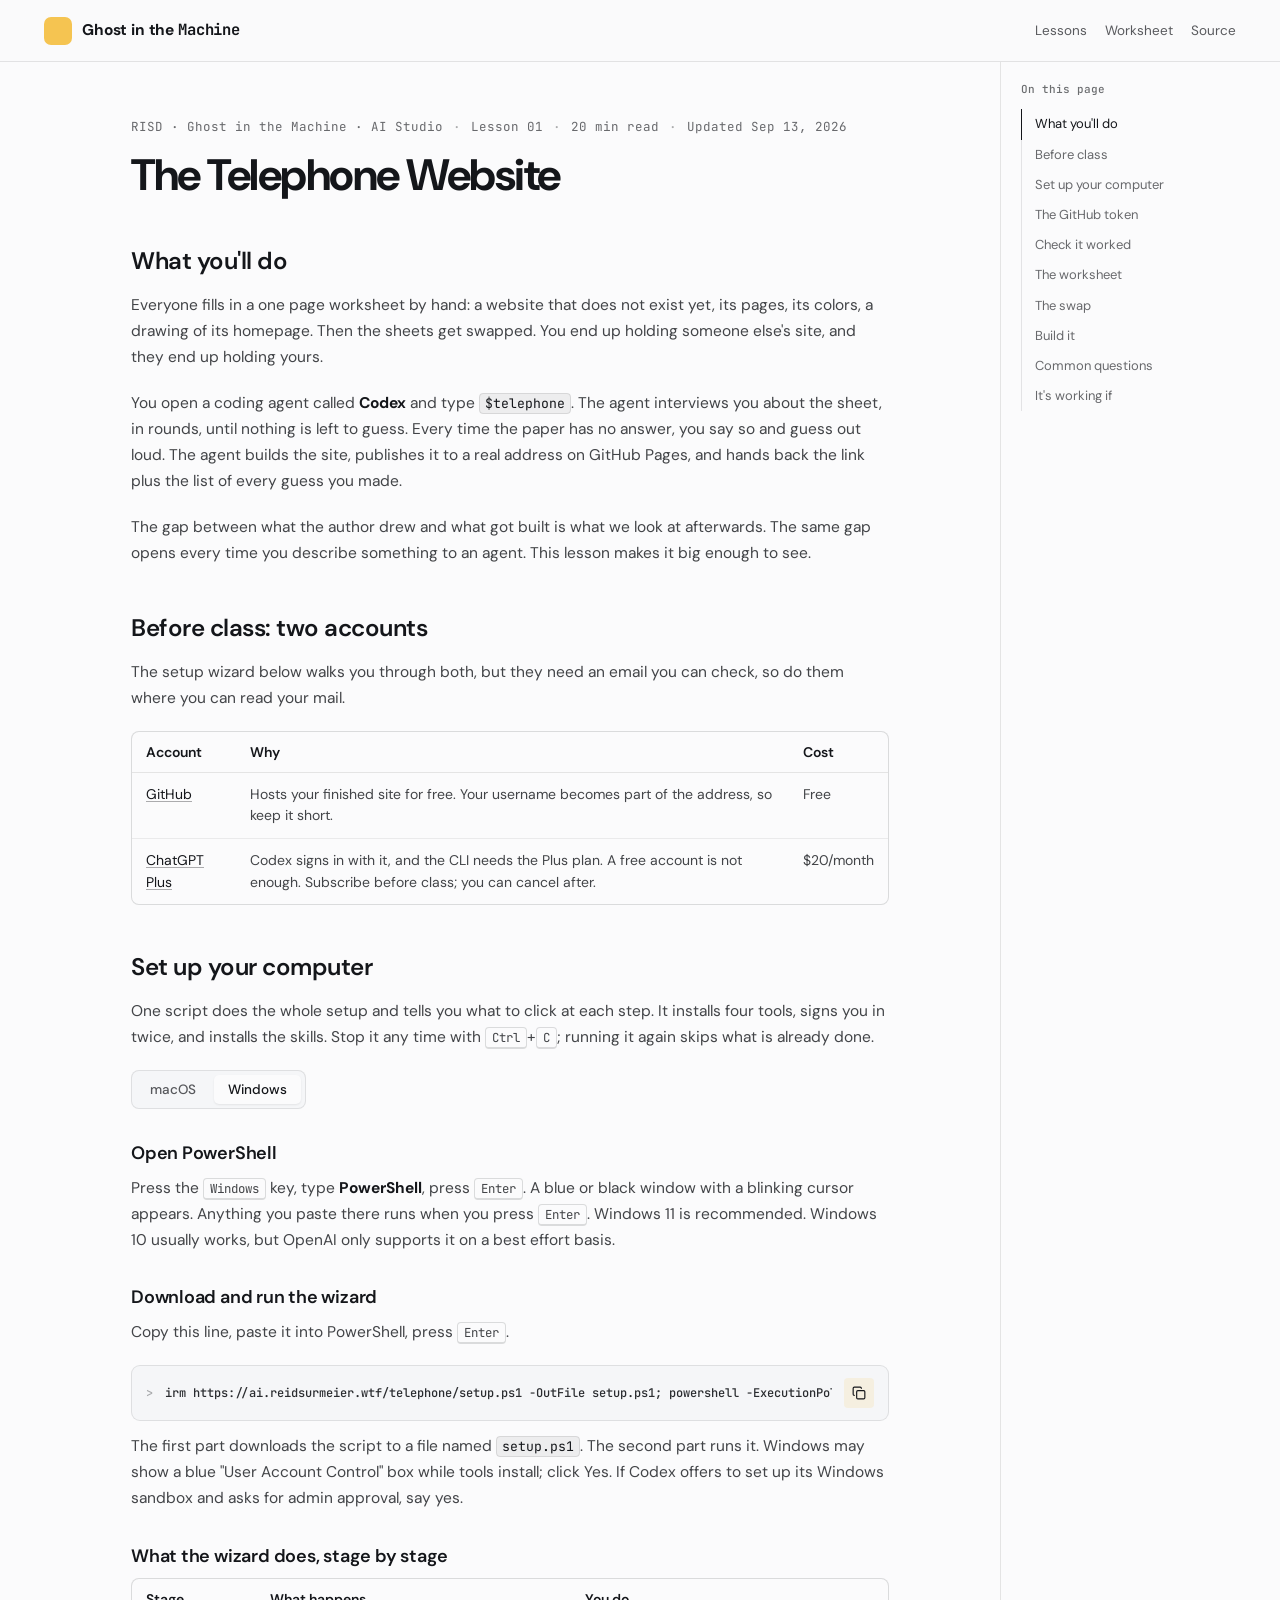
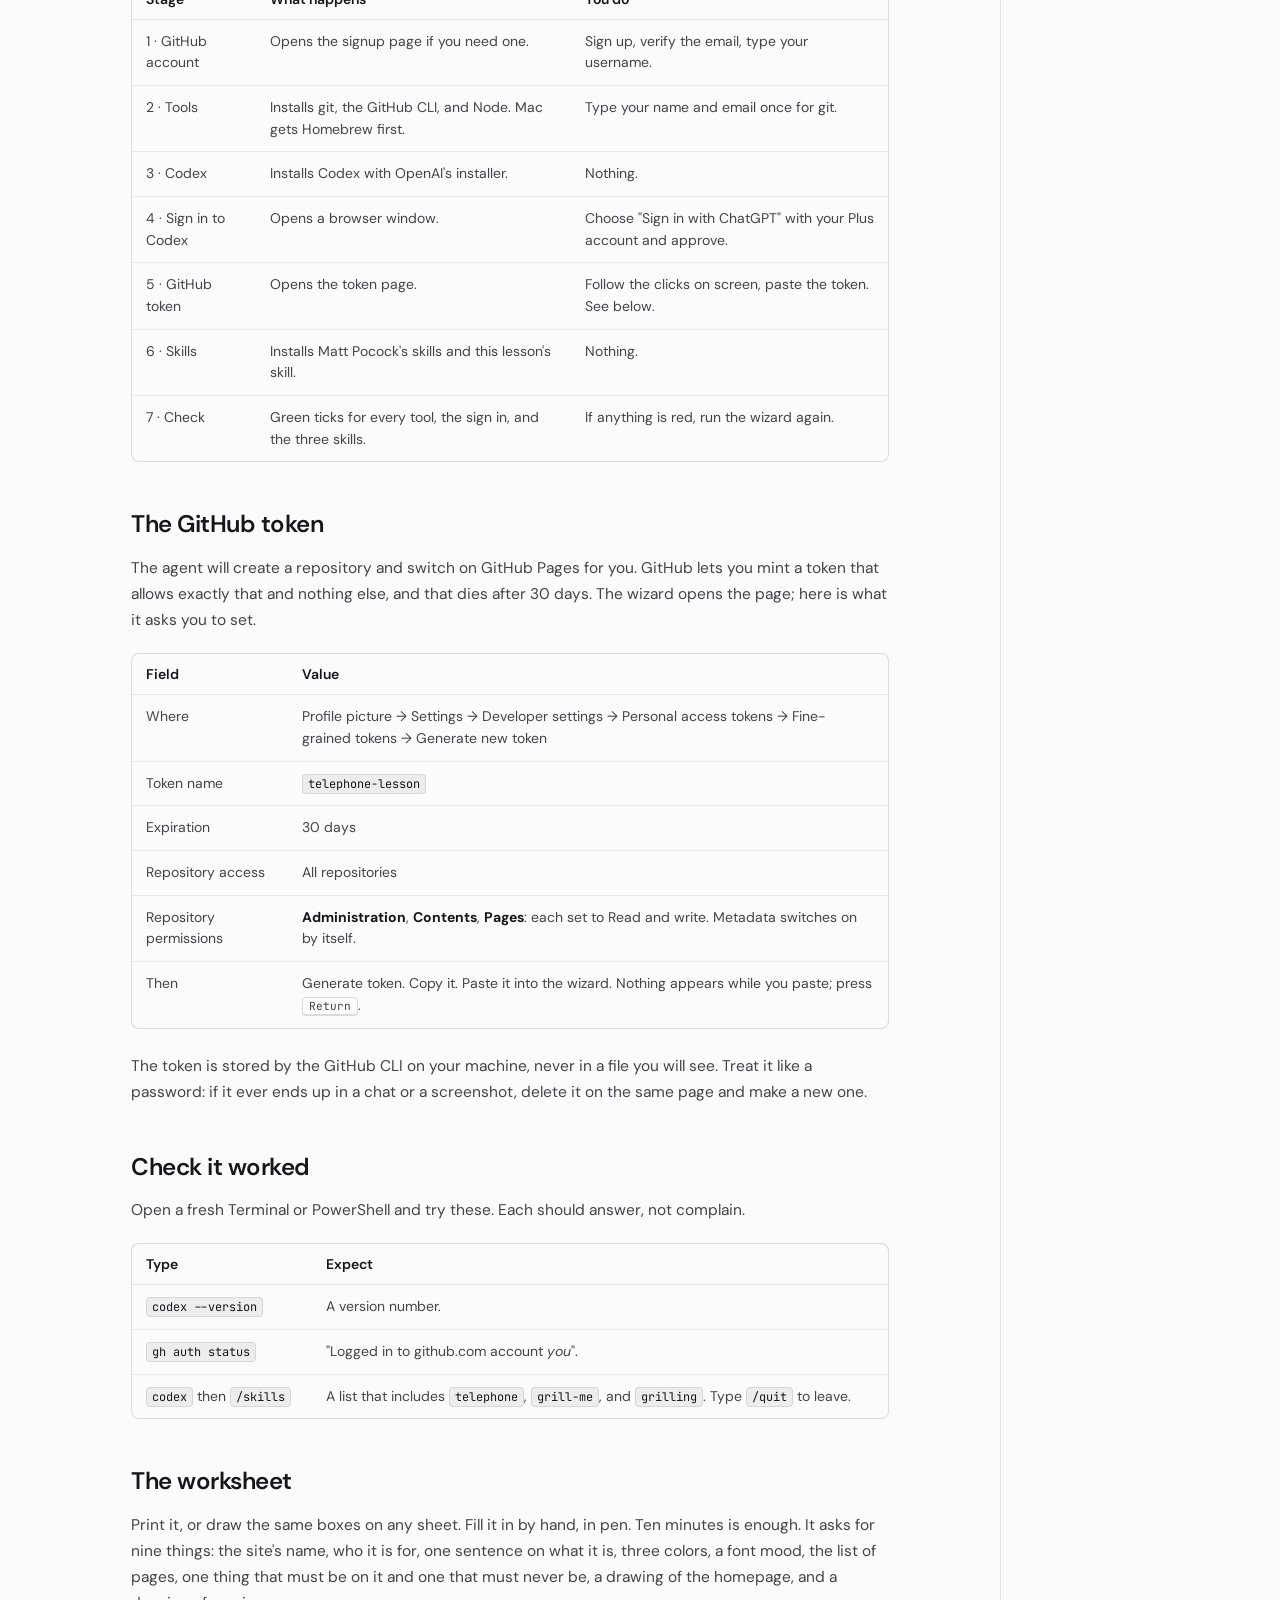
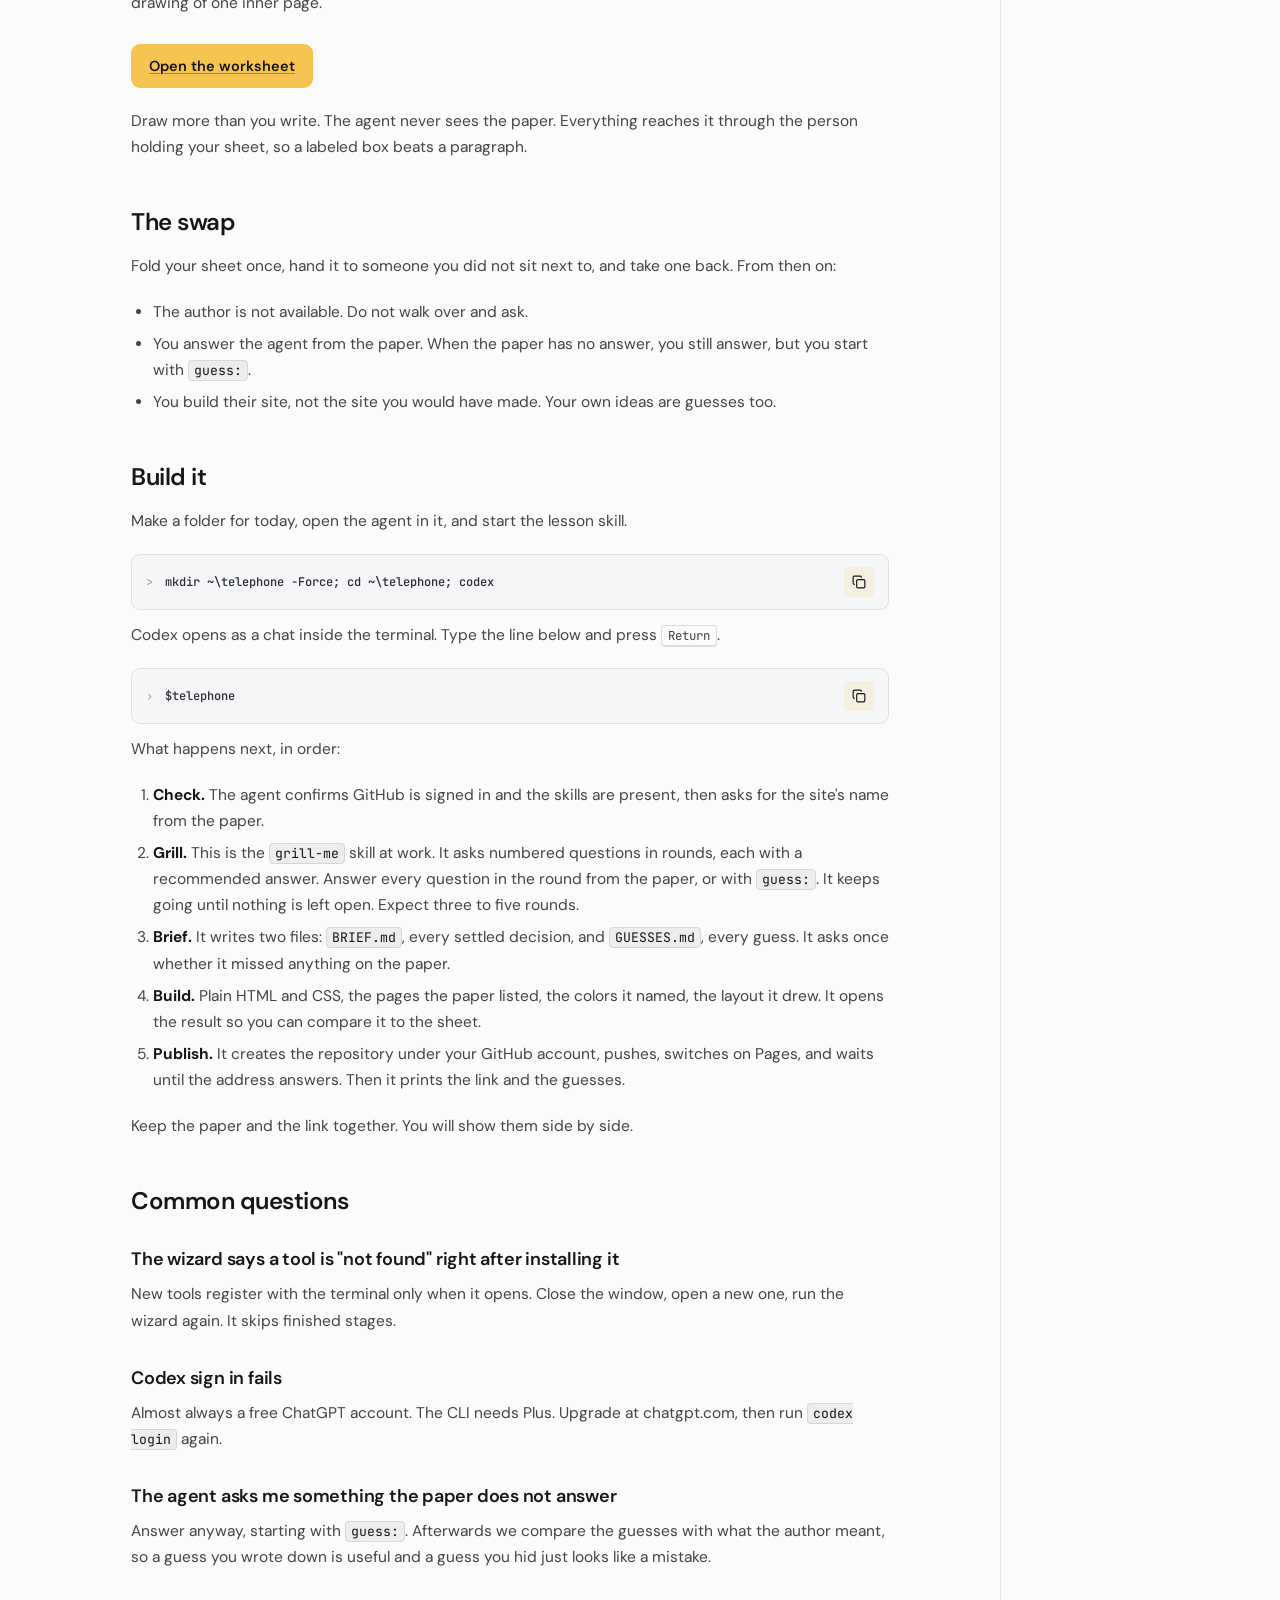
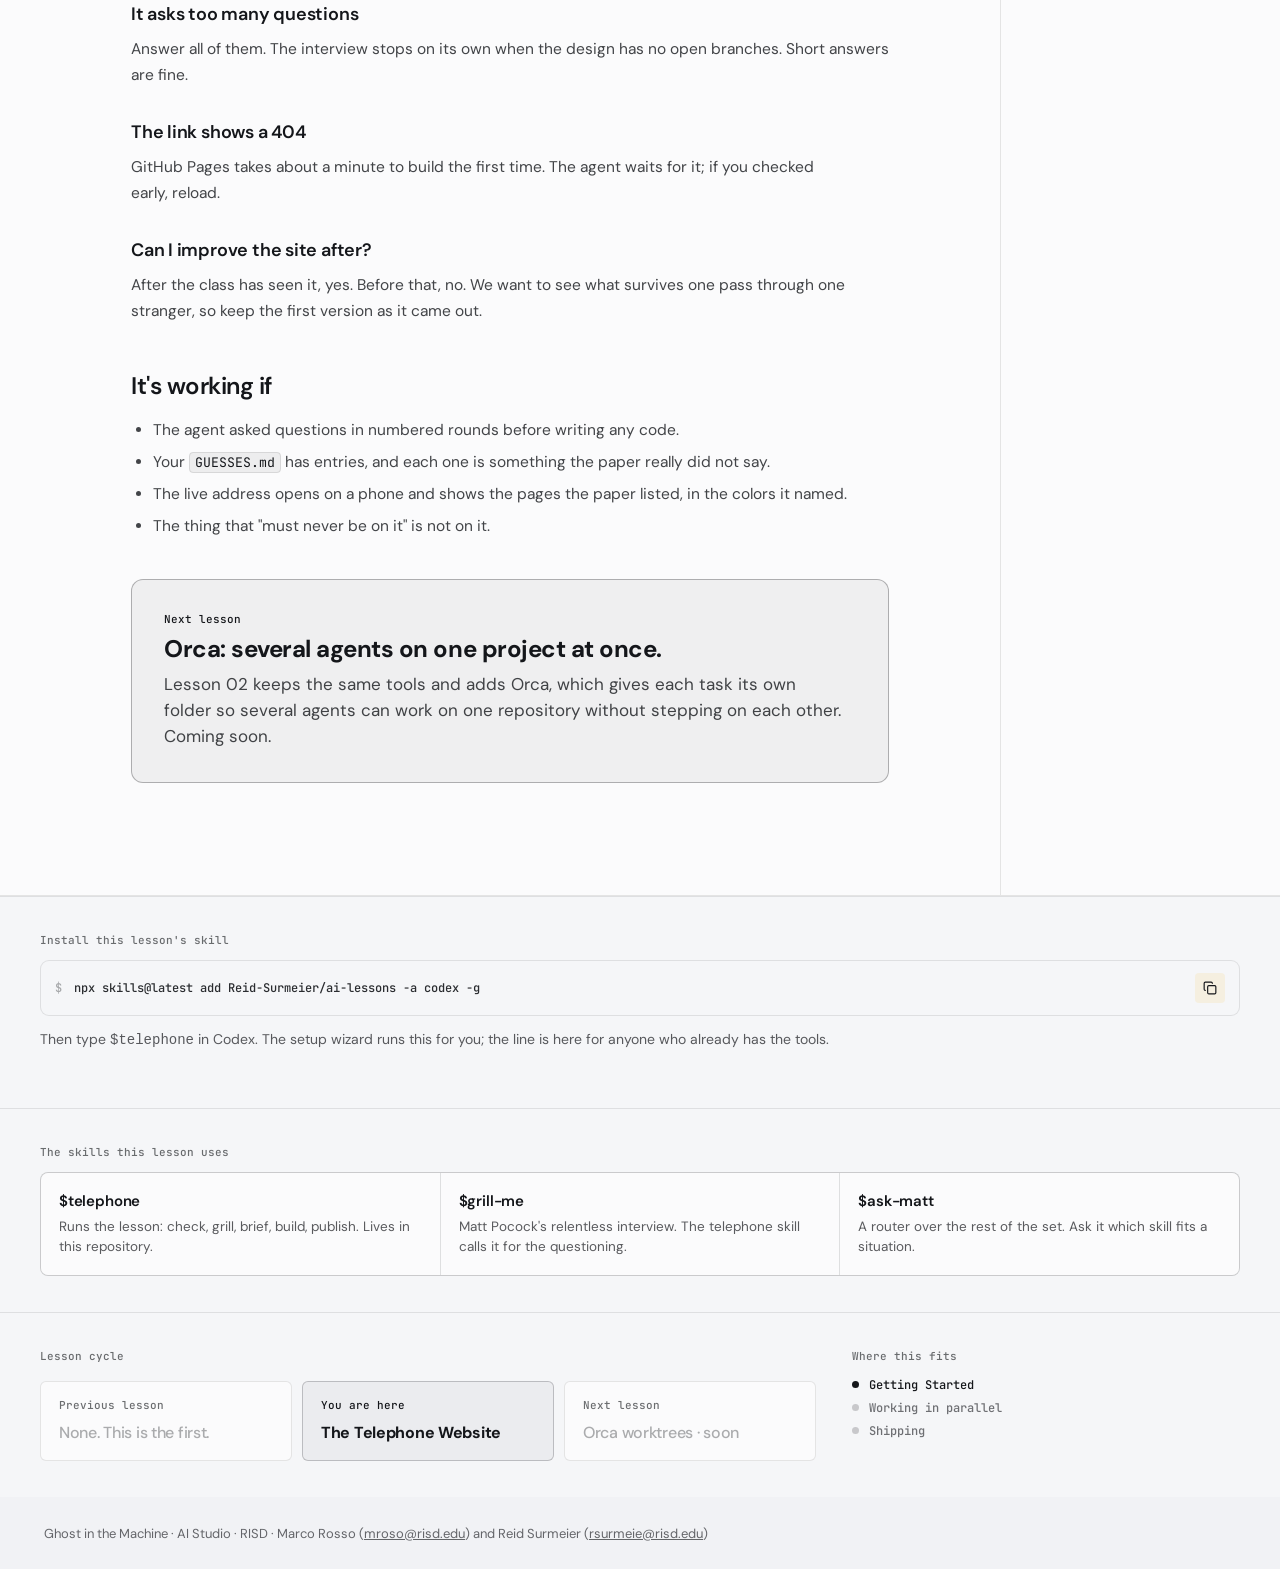
==== telephone/index.html @ fa47ce10 "Lesson page: drop subtitle and bylines Co-Authored-By: Claude Fable 5.1 <noreply@anthropic.com> Clau" ====
<!doctype html>
<html lang="en"><head><meta charset="utf-8"><meta name="viewport" content="width=device-width,initial-scale=1">
<title>The Telephone Website · Ghost in the Machine</title>
<meta name="description" content="Draw a website on paper, hand it to a stranger, and watch an agent build what they read.">
<link rel="stylesheet" href="../assets/ah.css">
</head><body>
<header class="ah-header">
  <a class="ah-brand" href="../"><span class="mark"></span><span>Ghost in the <span class="mono">Machine</span></span></a>
  <nav class="ah-nav" aria-label="Primary"><a href="../">Lessons</a><a href="worksheet.html">Worksheet</a><a href="https://github.com/Reid-Surmeier/ai-lessons">Source</a></nav>
</header>

<div class="ah-shell"><div class="ah-grid">
<article class="ah-article">
  <p class="ah-kicker"><span>RISD · Ghost in the Machine · AI Studio</span><span class="sep">·</span><span>Lesson 01</span><span class="sep">·</span><span>20 min read</span><span class="sep">·</span><span>Updated Sep 13, 2026</span></p>
  <h1 class="ah-h1"><span>The Telephone Website</span></h1>

<div class="ah-prose">

<h2 id="what-you-will-do"><a href="#what-you-will-do">What you'll do</a></h2>
<p>Everyone fills in a one page worksheet by hand: a website that does not exist yet, its pages, its colors, a drawing of its homepage. Then the sheets get swapped. You end up holding someone else's site, and they end up holding yours.</p>
<p>You open a coding agent called <strong>Codex</strong> and type <code>$telephone</code>. The agent interviews you about the sheet, in rounds, until nothing is left to guess. Every time the paper has no answer, you say so and guess out loud. The agent builds the site, publishes it to a real address on GitHub Pages, and hands back the link plus the list of every guess you made.</p>
<p>The gap between what the author drew and what got built is what we look at afterwards. The same gap opens every time you describe something to an agent. This lesson makes it big enough to see.</p>

<h2 id="before-class"><a href="#before-class">Before class: two accounts</a></h2>
<p>The setup wizard below walks you through both, but they need an email you can check, so do them where you can read your mail.</p>
<div class="ah-table"><div class="scroll"><table>
<thead><tr><th>Account</th><th>Why</th><th>Cost</th></tr></thead>
<tbody>
<tr><td><a href="https://github.com/signup">GitHub</a></td><td>Hosts your finished site for free. Your username becomes part of the address, so keep it short.</td><td>Free</td></tr>
<tr><td><a href="https://chatgpt.com/">ChatGPT Plus</a></td><td>Codex signs in with it, and the CLI needs the Plus plan. A free account is not enough. Subscribe before class; you can cancel after.</td><td>$20/month</td></tr>
</tbody></table></div></div>

<h2 id="set-up"><a href="#set-up">Set up your computer</a></h2>
<p>One script does the whole setup and tells you what to click at each step. It installs four tools, signs you in twice, and installs the skills. Stop it any time with <kbd>Ctrl</kbd>+<kbd>C</kbd>; running it again skips what is already done.</p>
<div class="ah-tabs" role="tablist"><button role="tab" data-os="mac">macOS</button><button role="tab" data-os="windows">Windows</button></div>

<div data-os-panel="mac">
<h3>Open Terminal</h3>
<p>Press <kbd>⌘</kbd>+<kbd>Space</kbd>, type <strong>Terminal</strong>, press <kbd>Return</kbd>. A window with a blinking cursor appears. Anything you paste there runs when you press <kbd>Return</kbd>.</p>
<h3>Download and run the wizard</h3>
<p>Copy this line, paste it into Terminal, press <kbd>Return</kbd>.</p>
<div class="ah-cmd"><span class="dollar">$</span><code>curl -fsSL https://ai.reidsurmeier.wtf/telephone/setup.sh -o setup.sh && bash setup.sh</code><button type="button" aria-label="Copy"></button></div>
<p class="ah-cmd-note">The first part downloads the script to a file named <code>setup.sh</code>. The second part runs it.</p>
<h3>About Homebrew</h3>
<p>Most Macs do not have Homebrew, the installer that developer tools use. You do not need to get it yourself. The wizard checks for it and installs it as its second stage. Expect two things during that stage: the Mac asks for your login password, and nothing shows while you type it, which is normal. Then Apple's command line tools download, which can take five to ten minutes on school wifi. Leave the window open until the wizard moves on.</p>
</div>

<div data-os-panel="windows" hidden>
<h3>Open PowerShell</h3>
<p>Press the <kbd>Windows</kbd> key, type <strong>PowerShell</strong>, press <kbd>Enter</kbd>. A blue or black window with a blinking cursor appears. Anything you paste there runs when you press <kbd>Enter</kbd>. Windows 11 is recommended. Windows 10 usually works, but OpenAI only supports it on a best effort basis.</p>
<h3>Download and run the wizard</h3>
<p>Copy this line, paste it into PowerShell, press <kbd>Enter</kbd>.</p>
<div class="ah-cmd"><span class="dollar">&gt;</span><code>irm https://ai.reidsurmeier.wtf/telephone/setup.ps1 -OutFile setup.ps1; powershell -ExecutionPolicy Bypass -File .\setup.ps1</code><button type="button" aria-label="Copy"></button></div>
<p class="ah-cmd-note">The first part downloads the script to a file named <code>setup.ps1</code>. The second part runs it. Windows may show a blue "User Account Control" box while tools install; click Yes. If Codex offers to set up its Windows sandbox and asks for admin approval, say yes.</p>
</div>

<h3>What the wizard does, stage by stage</h3>
<div class="ah-table"><div class="scroll"><table>
<thead><tr><th>Stage</th><th>What happens</th><th>You do</th></tr></thead>
<tbody>
<tr><td>1 · GitHub account</td><td>Opens the signup page if you need one.</td><td>Sign up, verify the email, type your username.</td></tr>
<tr><td>2 · Tools</td><td>Installs git, the GitHub CLI, and Node. Mac gets Homebrew first.</td><td>Type your name and email once for git.</td></tr>
<tr><td>3 · Codex</td><td>Installs Codex with OpenAI's installer.</td><td>Nothing.</td></tr>
<tr><td>4 · Sign in to Codex</td><td>Opens a browser window.</td><td>Choose "Sign in with ChatGPT" with your Plus account and approve.</td></tr>
<tr><td>5 · GitHub token</td><td>Opens the token page.</td><td>Follow the clicks on screen, paste the token. See below.</td></tr>
<tr><td>6 · Skills</td><td>Installs Matt Pocock's skills and this lesson's skill.</td><td>Nothing.</td></tr>
<tr><td>7 · Check</td><td>Green ticks for every tool, the sign in, and the three skills.</td><td>If anything is red, run the wizard again.</td></tr>
</tbody></table></div></div>

<h2 id="token"><a href="#token">The GitHub token</a></h2>
<p>The agent will create a repository and switch on GitHub Pages for you. GitHub lets you mint a token that allows exactly that and nothing else, and that dies after 30 days. The wizard opens the page; here is what it asks you to set.</p>
<div class="ah-table"><div class="scroll"><table>
<thead><tr><th>Field</th><th>Value</th></tr></thead>
<tbody>
<tr><td>Where</td><td>Profile picture → Settings → Developer settings → Personal access tokens → Fine-grained tokens → Generate new token</td></tr>
<tr><td>Token name</td><td><code>telephone-lesson</code></td></tr>
<tr><td>Expiration</td><td>30 days</td></tr>
<tr><td>Repository access</td><td>All repositories</td></tr>
<tr><td>Repository permissions</td><td><strong>Administration</strong>, <strong>Contents</strong>, <strong>Pages</strong>: each set to Read and write. Metadata switches on by itself.</td></tr>
<tr><td>Then</td><td>Generate token. Copy it. Paste it into the wizard. Nothing appears while you paste; press <kbd>Return</kbd>.</td></tr>
</tbody></table></div></div>
<p>The token is stored by the GitHub CLI on your machine, never in a file you will see. Treat it like a password: if it ever ends up in a chat or a screenshot, delete it on the same page and make a new one.</p>

<h2 id="check"><a href="#check">Check it worked</a></h2>
<p>Open a fresh Terminal or PowerShell and try these. Each should answer, not complain.</p>
<div class="ah-table"><div class="scroll"><table>
<thead><tr><th>Type</th><th>Expect</th></tr></thead>
<tbody>
<tr><td><code>codex --version</code></td><td>A version number.</td></tr>
<tr><td><code>gh auth status</code></td><td>"Logged in to github.com account <em>you</em>".</td></tr>
<tr><td><code>codex</code> then <code>/skills</code></td><td>A list that includes <code>telephone</code>, <code>grill-me</code>, and <code>grilling</code>. Type <code>/quit</code> to leave.</td></tr>
</tbody></table></div></div>

<h2 id="worksheet"><a href="#worksheet">The worksheet</a></h2>
<p>Print it, or draw the same boxes on any sheet. Fill it in by hand, in pen. Ten minutes is enough. It asks for nine things: the site's name, who it is for, one sentence on what it is, three colors, a font mood, the list of pages, one thing that must be on it and one that must never be, a drawing of the homepage, and a drawing of one inner page.</p>
<a class="ah-btn" href="worksheet.html">Open the worksheet</a>
<p style="margin-top:20px">Draw more than you write. The agent never sees the paper. Everything reaches it through the person holding your sheet, so a labeled box beats a paragraph.</p>

<h2 id="the-swap"><a href="#the-swap">The swap</a></h2>
<p>Fold your sheet once, hand it to someone you did not sit next to, and take one back. From then on:</p>
<ul>
<li>The author is not available. Do not walk over and ask.</li>
<li>You answer the agent from the paper. When the paper has no answer, you still answer, but you start with <code>guess:</code>.</li>
<li>You build their site, not the site you would have made. Your own ideas are guesses too.</li>
</ul>

<h2 id="build"><a href="#build">Build it</a></h2>
<p>Make a folder for today, open the agent in it, and start the lesson skill.</p>
<div data-os-panel="mac">
<div class="ah-cmd"><span class="dollar">$</span><code>mkdir -p ~/telephone && cd ~/telephone && codex</code><button type="button" aria-label="Copy"></button></div>
</div>
<div data-os-panel="windows" hidden>
<div class="ah-cmd"><span class="dollar">&gt;</span><code>mkdir ~\telephone -Force; cd ~\telephone; codex</code><button type="button" aria-label="Copy"></button></div>
</div>
<p class="ah-cmd-note">Codex opens as a chat inside the terminal. Type the line below and press <kbd>Return</kbd>.</p>
<div class="ah-cmd"><span class="dollar">›</span><code>$telephone</code><button type="button" aria-label="Copy"></button></div>
<p>What happens next, in order:</p>
<ol>
<li><strong>Check.</strong> The agent confirms GitHub is signed in and the skills are present, then asks for the site's name from the paper.</li>
<li><strong>Grill.</strong> This is the <code>grill-me</code> skill at work. It asks numbered questions in rounds, each with a recommended answer. Answer every question in the round from the paper, or with <code>guess:</code>. It keeps going until nothing is left open. Expect three to five rounds.</li>
<li><strong>Brief.</strong> It writes two files: <code>BRIEF.md</code>, every settled decision, and <code>GUESSES.md</code>, every guess. It asks once whether it missed anything on the paper.</li>
<li><strong>Build.</strong> Plain HTML and CSS, the pages the paper listed, the colors it named, the layout it drew. It opens the result so you can compare it to the sheet.</li>
<li><strong>Publish.</strong> It creates the repository under your GitHub account, pushes, switches on Pages, and waits until the address answers. Then it prints the link and the guesses.</li>
</ol>
<p>Keep the paper and the link together. You will show them side by side.</p>

<h2 id="common-questions"><a href="#common-questions">Common questions</a></h2>
<h3>The wizard says a tool is "not found" right after installing it</h3>
<p>New tools register with the terminal only when it opens. Close the window, open a new one, run the wizard again. It skips finished stages.</p>
<h3>Codex sign in fails</h3>
<p>Almost always a free ChatGPT account. The CLI needs Plus. Upgrade at chatgpt.com, then run <code>codex login</code> again.</p>
<h3>The agent asks me something the paper does not answer</h3>
<p>Answer anyway, starting with <code>guess:</code>. Afterwards we compare the guesses with what the author meant, so a guess you wrote down is useful and a guess you hid just looks like a mistake.</p>
<h3>It asks too many questions</h3>
<p>Answer all of them. The interview stops on its own when the design has no open branches. Short answers are fine.</p>
<h3>The link shows a 404</h3>
<p>GitHub Pages takes about a minute to build the first time. The agent waits for it; if you checked early, reload.</p>
<h3>Can I improve the site after?</h3>
<p>After the class has seen it, yes. Before that, no. We want to see what survives one pass through one stranger, so keep the first version as it came out.</p>

<h2 id="its-working-if"><a href="#its-working-if">It's working if</a></h2>
<ul>
<li>The agent asked questions in numbered rounds before writing any code.</li>
<li>Your <code>GUESSES.md</code> has entries, and each one is something the paper really did not say.</li>
<li>The live address opens on a phone and shows the pages the paper listed, in the colors it named.</li>
<li>The thing that "must never be on it" is not on it.</li>
</ul>

<aside class="ah-callout">
  <span class="ah-label primary" style="margin:0">Next lesson</span>
  <h3>Orca: several agents on one project at once.</h3>
  <p>Lesson 02 keeps the same tools and adds Orca, which gives each task its own folder so several agents can work on one repository without stepping on each other. Coming soon.</p>
</aside>

</div>
</article>

<aside class="ah-aside"><div>
  <p class="ah-label">On this page</p>
  <ul>
    <li><a href="#what-you-will-do">What you'll do</a></li>
    <li><a href="#before-class">Before class</a></li>
    <li><a href="#set-up">Set up your computer</a></li>
    <li><a href="#token">The GitHub token</a></li>
    <li><a href="#check">Check it worked</a></li>
    <li><a href="#worksheet">The worksheet</a></li>
    <li><a href="#the-swap">The swap</a></li>
    <li><a href="#build">Build it</a></li>
    <li><a href="#common-questions">Common questions</a></li>
    <li><a href="#its-working-if">It's working if</a></li>
  </ul>
</div></aside>
</div></div>

<section class="ah-band" aria-label="Install this skill"><div class="ah-band-inner">
  <p class="ah-label">Install this lesson's skill</p>
  <div class="ah-cmd"><span class="dollar">$</span><code>npx skills@latest add Reid-Surmeier/ai-lessons -a codex -g</code><button type="button" aria-label="Copy"></button></div>
  <p class="ah-cmd-note">Then type <code>$telephone</code> in Codex. The setup wizard runs this for you; the line is here for anyone who already has the tools.</p>
</div></section>

<section class="ah-band" aria-label="Install the skills"><div class="ah-band-inner">
  <p class="ah-label">The skills this lesson uses</p>
  <div class="ah-cardgrid">
    <a href="https://github.com/Reid-Surmeier/ai-lessons/blob/main/skills/telephone/SKILL.md"><p class="t">$telephone</p><p class="d">Runs the lesson: check, grill, brief, build, publish. Lives in this repository.</p></a>
    <a href="https://www.aihero.dev/skills-grill-me"><p class="t">$grill-me</p><p class="d">Matt Pocock's relentless interview. The telephone skill calls it for the questioning.</p></a>
    <a href="https://www.aihero.dev/skills-ask-matt"><p class="t">$ask-matt</p><p class="d">A router over the rest of the set. Ask it which skill fits a situation.</p></a>
  </div>
</div></section>

<section class="ah-band" aria-label="Lesson cycle"><div class="ah-band-inner ah-band-cols">
  <div>
    <p class="ah-label">Lesson cycle</p>
    <div class="ah-cycle">
      <div><p class="ah-label">Previous lesson</p><p class="name dim">None. This is the first.</p></div>
      <div class="here"><p class="ah-label">You are here</p><p class="name">The Telephone Website</p></div>
      <div><p class="ah-label">Next lesson</p><p class="name dim">Orca worktrees · soon</p></div>
    </div>
  </div>
  <div>
    <p class="ah-label">Where this fits</p>
    <ol class="ah-track">
      <li aria-current="step"><a href="./"><span class="dot"></span>Getting Started</a></li>
      <li><a href="../"><span class="dot"></span>Working in parallel</a></li>
      <li><a href="../"><span class="dot"></span>Shipping</a></li>
    </ol>
  </div>
</div></section>

<footer class="ah-footer">Ghost in the Machine · AI Studio · RISD · Marco Rosso (<a href="mailto:mroso@risd.edu">mroso@risd.edu</a>) and Reid Surmeier (<a href="mailto:rsurmeie@risd.edu">rsurmeie@risd.edu</a>)</footer>
<script src="../assets/ah.js"></script>
</body></html>
---- assets/ah.css ----
/* Theme tokens copied from aihero.dev (light). Fonts: DM Sans, JetBrains Mono. */
@import url('https://fonts.googleapis.com/css2?family=DM+Sans:opsz,wght@9..40,400;9..40,500;9..40,600;9..40,700&family=JetBrains+Mono:wght@400;500;600&display=swap');
:root{
  --nav-height:62px;
  --page-background:#f1f2f5;--background:#fbfbfc;--foreground:#14161a;--card:#fff;
  --primary:#14161a;--primary-foreground:#fbfbfc;
  --accent-fill:#f5c451;--accent-fill-hover:#eab534;--accent-fill-foreground:#191510;
  --muted:#f5f6f8;--muted-foreground:#14161a9e;--border:#14161a1a;--input:#14161a24;--ring:#14161a59;--radius:9px;
  --ah-fg-body:#14161acc;--ah-fg-muted:#14161ab3;--ah-fg-subtle:#14161aa3;--ah-fg-label:#14161a99;--ah-fg-faint:#14161a59;
  --ah-line:#14161a1a;--ah-line-strong:#14161a24;--ah-line-soft:#14161a12;--ah-hover:#14161a0f;
  --ah-accent-wash:#14161a0a;--ah-accent-panel:#ecedef;--ah-accent-line:#14161a38;--ah-band:#f1f2f5;
  --ah-sans:"DM Sans",ui-sans-serif,system-ui,-apple-system,"Segoe UI",Roboto,sans-serif;
  --ah-mono:"JetBrains Mono",ui-monospace,SFMono-Regular,Menlo,Consolas,monospace;
  color-scheme:light;
}
*{box-sizing:border-box}
html{background:var(--page-background)}
body{margin:0;font-family:var(--ah-sans);color:var(--foreground);background:var(--page-background);-webkit-font-smoothing:antialiased;font-size:15.5px}
a{color:inherit}
/* header */
.ah-header{position:sticky;top:0;z-index:50;height:var(--nav-height);display:flex;align-items:center;gap:20px;padding:0 18px;border-bottom:1px solid var(--border);background:color-mix(in srgb,var(--background) 90%,transparent);backdrop-filter:blur(12px)}
@media(min-width:1024px){.ah-header{padding:0 44px}}
.ah-brand{display:flex;align-items:center;gap:10px;text-decoration:none;font-weight:700;font-size:15.5px;letter-spacing:-.01em;line-height:1}
.ah-brand .mark{width:28px;height:28px;border-radius:7px;background:var(--accent-fill);display:inline-block}
.ah-brand .mono{font-family:var(--ah-mono)}
.ah-nav{display:none;margin-left:auto;gap:18px;font-size:13.5px}
.ah-nav a{color:var(--ah-fg-muted);text-decoration:none}
.ah-nav a:hover{color:var(--foreground)}
@media(min-width:1024px){.ah-nav{display:flex}}
/* shell */
.ah-shell{background:var(--background);border-bottom:1px solid var(--border)}
.ah-grid{display:grid;grid-template-columns:minmax(0,1fr);max-width:1240px;margin:0 auto}
@media(min-width:1280px){.ah-grid{grid-template-columns:minmax(0,1fr) 260px}}
.ah-article{padding:40px 18px 56px;max-width:calc(70ch + 36px);margin:0 auto;width:100%}
@media(min-width:640px){.ah-article{padding:56px 24px 72px}}
.ah-aside{display:none;border-left:1px solid var(--border)}
@media(min-width:1280px){.ah-aside{display:block}}
.ah-aside>div{position:sticky;top:var(--nav-height);max-height:calc(100vh - var(--nav-height));overflow:auto;padding:20px 20px 32px}
.ah-aside ul{list-style:none;margin:0;padding:0}
.ah-aside a{display:block;border-left:1px solid var(--border);padding:6px 0 6px 13px;font-size:13px;line-height:1.4;color:var(--ah-fg-subtle);text-decoration:none}
.ah-aside a:hover,.ah-aside a.active{color:var(--foreground);border-left-color:var(--foreground)}
/* kicker / labels */
.ah-label{font-family:var(--ah-mono);font-size:11px;font-weight:500;line-height:1.4;color:var(--muted-foreground);margin:0 0 12px}
.ah-label.primary{color:var(--primary)}
.ah-kicker{font-family:var(--ah-mono);font-size:12.5px;color:var(--ah-fg-subtle);margin:0 0 18px;display:flex;gap:10px;flex-wrap:wrap}
.ah-kicker .sep{color:var(--ah-fg-faint)}
/* type */
h1.ah-h1{font-size:2rem;font-weight:700;line-height:1.06;letter-spacing:-.03em;margin:0;text-wrap:balance;display:flex;gap:16px;align-items:flex-start}
h1.ah-h1 .thumb{width:40px;height:40px;border-radius:11px;background:var(--accent-fill);flex:none;margin-top:.02em;display:grid;place-items:center;font-size:20px}
@media(min-width:640px){h1.ah-h1{font-size:2.5rem}h1.ah-h1 .thumb{width:48px;height:48px}}
@media(min-width:1024px){h1.ah-h1{font-size:2.75rem;line-height:1.04;letter-spacing:-.034em}}
.ah-sub{font-size:17px;line-height:1.55;margin:16px 0 0;max-width:48ch;color:var(--ah-fg-muted);text-wrap:pretty}
@media(min-width:640px){.ah-sub{font-size:18.5px}}
.ah-byline{margin:28px 0 0;display:flex;align-items:center;gap:10px;font-size:14px;font-weight:500}
.ah-byline .avatar{width:32px;height:32px;border-radius:50%;background:var(--ah-accent-panel);border:1px solid var(--border)}
.ah-prose{margin-top:44px}
.ah-prose h2{font-size:1.5rem;font-weight:600;letter-spacing:-.02em;line-height:1.2;margin:48px 0 16px;scroll-margin-top:72px}
.ah-prose h2 a{text-decoration:none}
.ah-prose h3{font-size:1.125rem;font-weight:600;letter-spacing:-.012em;margin:32px 0 10px}
.ah-prose-p,.ah-prose p{color:var(--ah-fg-body);text-wrap:pretty;margin:0 0 20px;font-size:15.5px;line-height:1.68}
.ah-prose a{color:var(--primary);text-decoration:underline;text-decoration-color:#14161a59;text-underline-offset:2px;text-decoration-thickness:1px}
.ah-prose strong{color:var(--foreground);font-weight:700}
.ah-prose ul,.ah-prose ol{color:var(--ah-fg-body);margin:0 0 20px;padding-left:22px;line-height:1.68}
.ah-prose li{margin:0 0 6px}
.ah-prose hr{border:0;border-top:1px solid var(--ah-line);margin:44px 0}
code.ah-code-inline,.ah-prose code{font-family:var(--ah-mono);color:var(--foreground);background:var(--ah-hover);border:1px solid var(--ah-line);border-radius:4px;padding:1px 5px;font-size:.85em;font-weight:400}
/* tables (article style: card wrapper) */
.ah-table{border:1px solid var(--input);background:var(--background);border-radius:8px;overflow:hidden;margin:0 0 24px}
.ah-table .scroll{overflow-x:auto}
.ah-table table{width:100%;border-collapse:collapse;font-size:14px}
.ah-table th{text-align:left;font-weight:600;padding:11px 14px;border-bottom:1px solid var(--ah-line);color:var(--foreground);white-space:nowrap}
.ah-table td{padding:11px 14px;border-bottom:1px solid var(--ah-line-soft);color:var(--ah-fg-body);vertical-align:top;line-height:1.55}
.ah-table tr:last-child td{border-bottom:0}
/* command box (the "Install this skill" band pattern) */
.ah-cmd{display:flex;flex-wrap:wrap;align-items:center;gap:10px 12px;border:1px solid var(--border);background:var(--muted);border-radius:9px;padding:12px 14px;margin:0 0 12px}
.ah-cmd .dollar{font-family:var(--ah-mono);font-size:12px;font-weight:500;color:var(--ah-fg-faint);user-select:none}
.ah-cmd code{font-family:var(--ah-mono);font-size:11.5px;font-weight:500;color:#14161ae6;flex:1;min-width:0;overflow-x:auto;white-space:nowrap;background:none;border:0;padding:0}
@media(min-width:640px){.ah-cmd code{font-size:12px}}
.ah-cmd button{flex:none;height:30px;width:30px;margin-left:auto;border:0;border-radius:4px;background:color-mix(in srgb,var(--accent-fill) 14%,transparent);color:var(--primary);cursor:pointer;display:grid;place-items:center}
.ah-cmd button:hover{background:color-mix(in srgb,var(--accent-fill) 25%,transparent)}
.ah-cmd button svg{width:14px;height:14px}
.ah-cmd-note{font-size:14px;line-height:1.6;color:var(--ah-fg-muted);margin:0 0 20px}
/* callout aside (email-course card pattern) */
.ah-callout{border:1px solid color-mix(in srgb,var(--primary) 30%,transparent);background:color-mix(in srgb,var(--primary) 5%,transparent);border-radius:12px;padding:24px;margin:40px 0;display:flex;flex-direction:column;gap:8px}
@media(min-width:640px){.ah-callout{padding:32px}}
.ah-callout h3{font-size:1.3125rem;font-weight:700;line-height:1.15;letter-spacing:-.02em;margin:0;text-wrap:balance}
@media(min-width:640px){.ah-callout h3{font-size:1.5rem}}
.ah-callout p{font-size:17px;line-height:1.55;color:#14161acc;margin:0}
.ah-btn{display:inline-flex;align-items:center;justify-content:center;height:44px;padding:0 18px;border-radius:9px;background:var(--accent-fill);color:var(--accent-fill-foreground);font-weight:600;font-size:14.5px;text-decoration:none;margin-top:8px;width:max-content}
.ah-btn:hover{background:var(--accent-fill-hover)}
/* bands below the article */
.ah-band{background:var(--muted);border-top:1px solid var(--border);padding:32px 24px}
@media(min-width:640px){.ah-band{padding:36px 40px}}
.ah-band-inner{max-width:1240px;margin:0 auto}
.ah-cardgrid{display:grid;gap:1px;background:var(--border);border:1px solid var(--border);border-radius:8px;overflow:hidden}
@media(min-width:640px){.ah-cardgrid{grid-template-columns:repeat(2,1fr)}}
@media(min-width:1024px){.ah-cardgrid{grid-template-columns:repeat(3,1fr)}}
.ah-cardgrid>a{display:block;background:var(--background);padding:18px;text-decoration:none;min-width:0}
.ah-cardgrid>a:hover{background:var(--card)}
.ah-cardgrid .t{font-weight:600;font-size:15px;letter-spacing:-.012em;margin:0 0 6px}
.ah-cardgrid .d{font-size:13.5px;line-height:1.5;color:var(--ah-fg-muted);margin:0}
.ah-cardgrid .soon{opacity:.55;pointer-events:none}
.ah-cycle{display:flex;gap:10px;margin-top:16px}
@media(min-width:901px){.ah-cycle{display:grid;grid-template-columns:repeat(3,1fr)}}
.ah-cycle>*{flex:1;min-width:0;border:1px solid var(--border);background:var(--background);border-radius:6px;padding:16px 18px;text-decoration:none}
.ah-cycle>a:hover{border-color:#14161a4d}
.ah-cycle .here{border-color:var(--ah-accent-line);background:var(--ah-accent-wash)}
.ah-cycle .here .ah-label{color:var(--primary)}
.ah-cycle .ah-label{margin-bottom:10px}
.ah-cycle .name{font-size:16px;line-height:1.3;letter-spacing:-.018em;font-weight:500;color:var(--ah-fg-muted);white-space:nowrap;overflow:hidden;text-overflow:ellipsis;margin:0}
.ah-cycle .here .name{font-weight:700;color:var(--foreground)}
.ah-cycle .dim{color:var(--ah-fg-faint)}
.ah-track{list-style:none;margin:0;padding:0;display:flex;gap:14px;overflow-x:auto;scrollbar-width:none}
@media(min-width:901px){.ah-track{flex-direction:column;gap:7px;overflow:visible}}
.ah-track li{flex:none}
.ah-track a{display:flex;align-items:center;gap:10px;text-decoration:none;font-family:var(--ah-mono);font-size:12px;font-weight:500;white-space:nowrap;color:var(--ah-fg-label)}
.ah-track a:hover{color:var(--foreground)}
.ah-track .dot{width:7px;height:7px;border-radius:50%;background:#14161a33;flex:none}
.ah-track [aria-current] a{color:var(--primary)}
.ah-track [aria-current] .dot{background:var(--primary)}
.ah-band-cols{display:grid;gap:36px;grid-template-columns:minmax(0,1fr)}
.ah-band-cols>*{min-width:0}
@media(min-width:901px){.ah-band-cols{grid-template-columns:minmax(0,2fr) minmax(0,1fr)}}
.ah-footer{padding:28px 24px;font-size:13px;color:var(--ah-fg-subtle);max-width:1240px;margin:0 auto}
.ah-footer a{color:inherit}
/* os tabs */
.ah-tabs{display:flex;gap:4px;border:1px solid var(--border);background:var(--muted);border-radius:8px;padding:4px;width:max-content;margin:0 0 16px}
.ah-tabs button{border:0;background:none;font:inherit;font-size:13.5px;font-weight:500;padding:6px 14px;border-radius:5px;color:var(--ah-fg-muted);cursor:pointer}
.ah-tabs button[aria-selected=true]{background:var(--background);color:var(--foreground);box-shadow:0 1px 2px #14161a14}
[data-os-panel][hidden]{display:none}
.ah-steps{counter-reset:s;list-style:none;padding:0;margin:0 0 24px}
.ah-steps>li{counter-increment:s;display:grid;grid-template-columns:28px 1fr;gap:12px;padding:14px 0;border-top:1px solid var(--ah-line-soft)}
.ah-steps>li::before{content:counter(s,decimal-leading-zero);font-family:var(--ah-mono);font-size:11.5px;font-weight:500;color:var(--ah-fg-faint);padding-top:4px}
.ah-steps .t{font-weight:600;margin:0 0 4px;color:var(--foreground)}
.ah-steps p{margin:0 0 8px;font-size:14.5px}
.ah-steps .ah-cmd{margin-top:8px}
kbd{font-family:var(--ah-mono);font-size:.8em;border:1px solid var(--ah-line-strong);border-bottom-width:2px;border-radius:4px;padding:1px 6px;background:var(--background)}
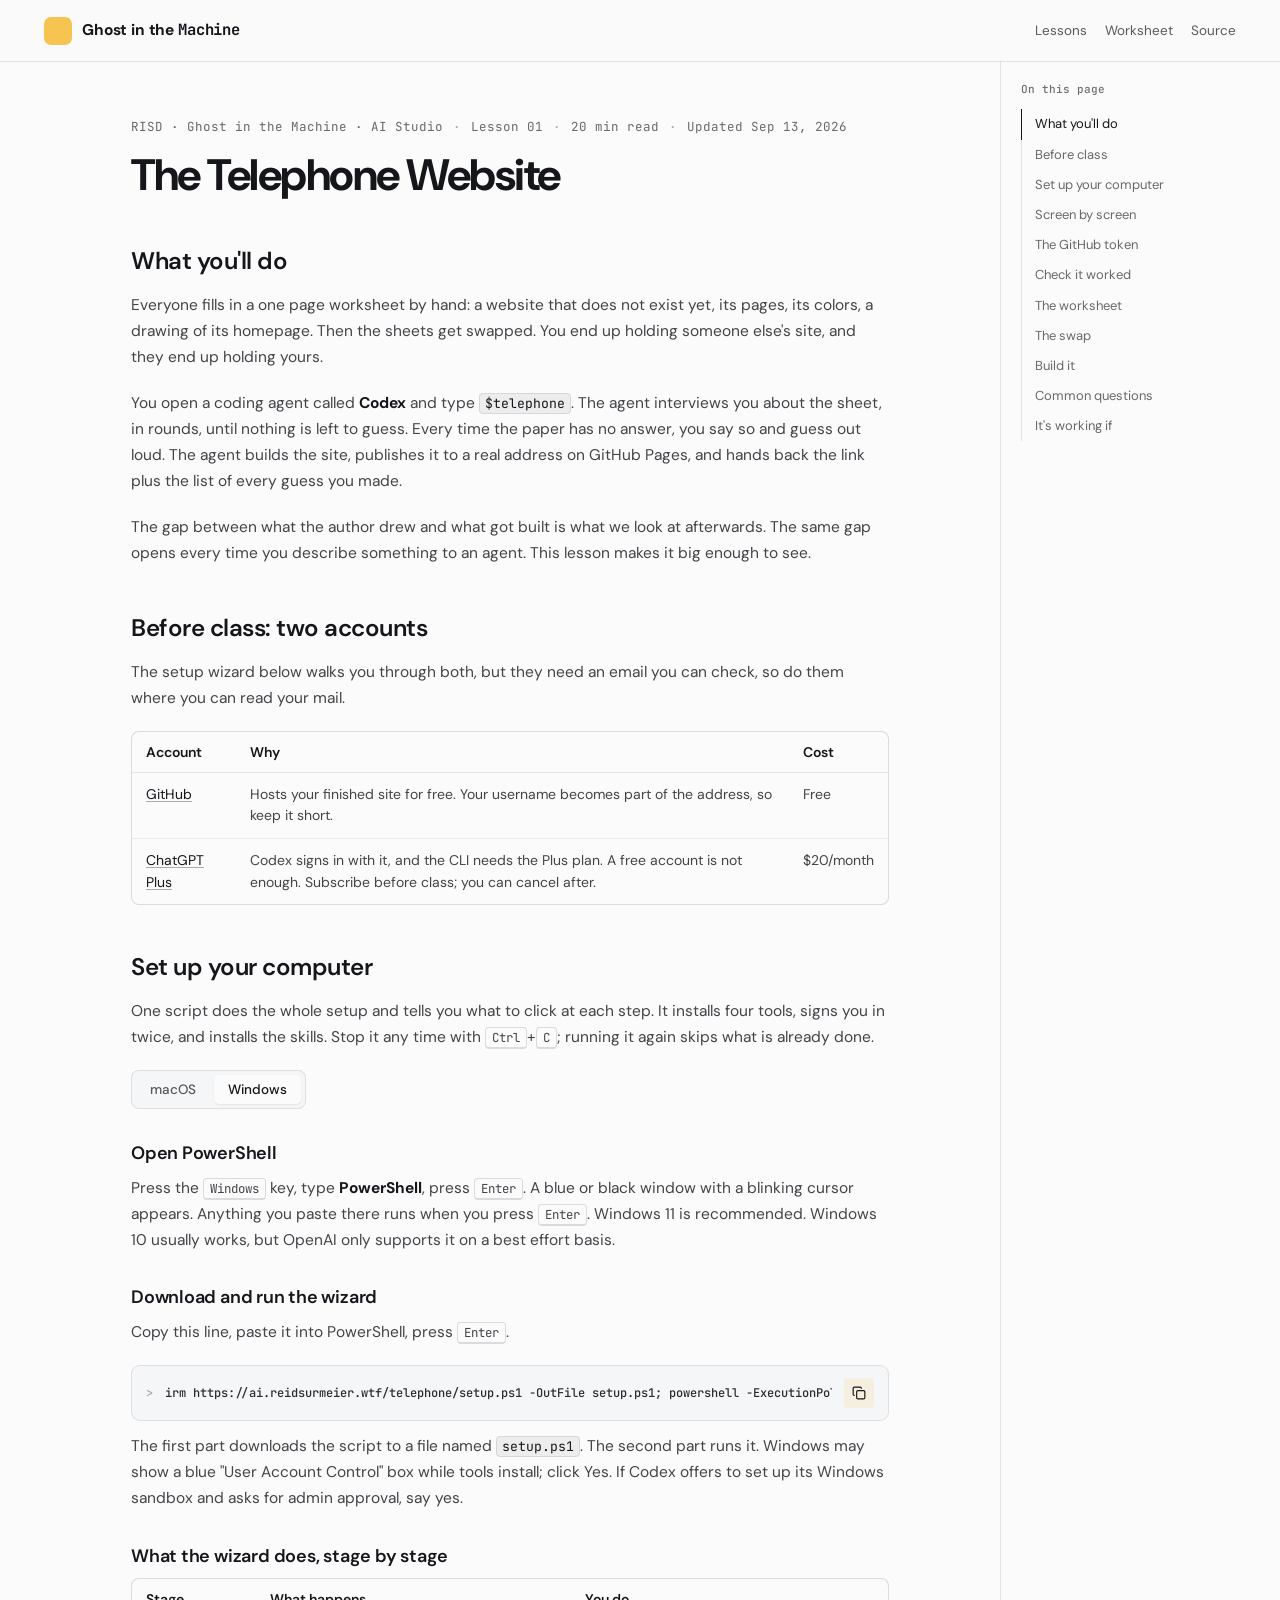
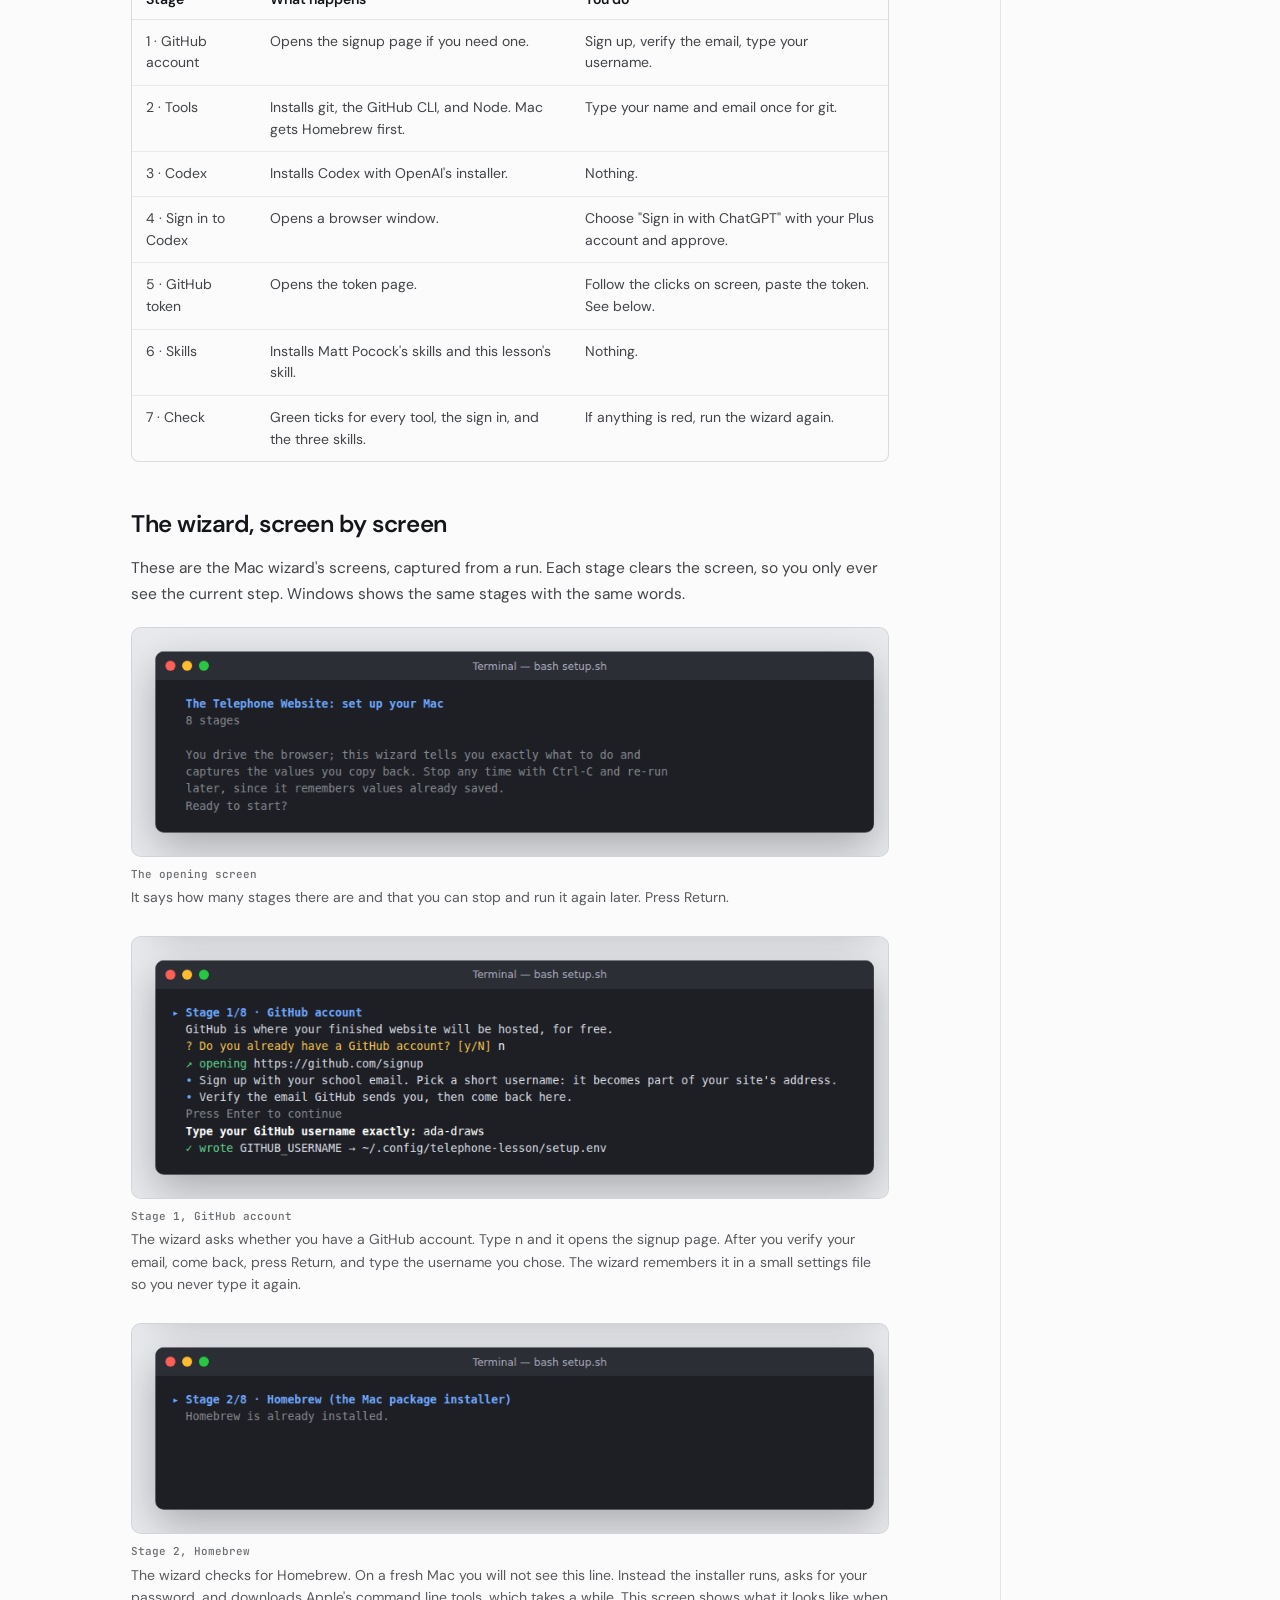
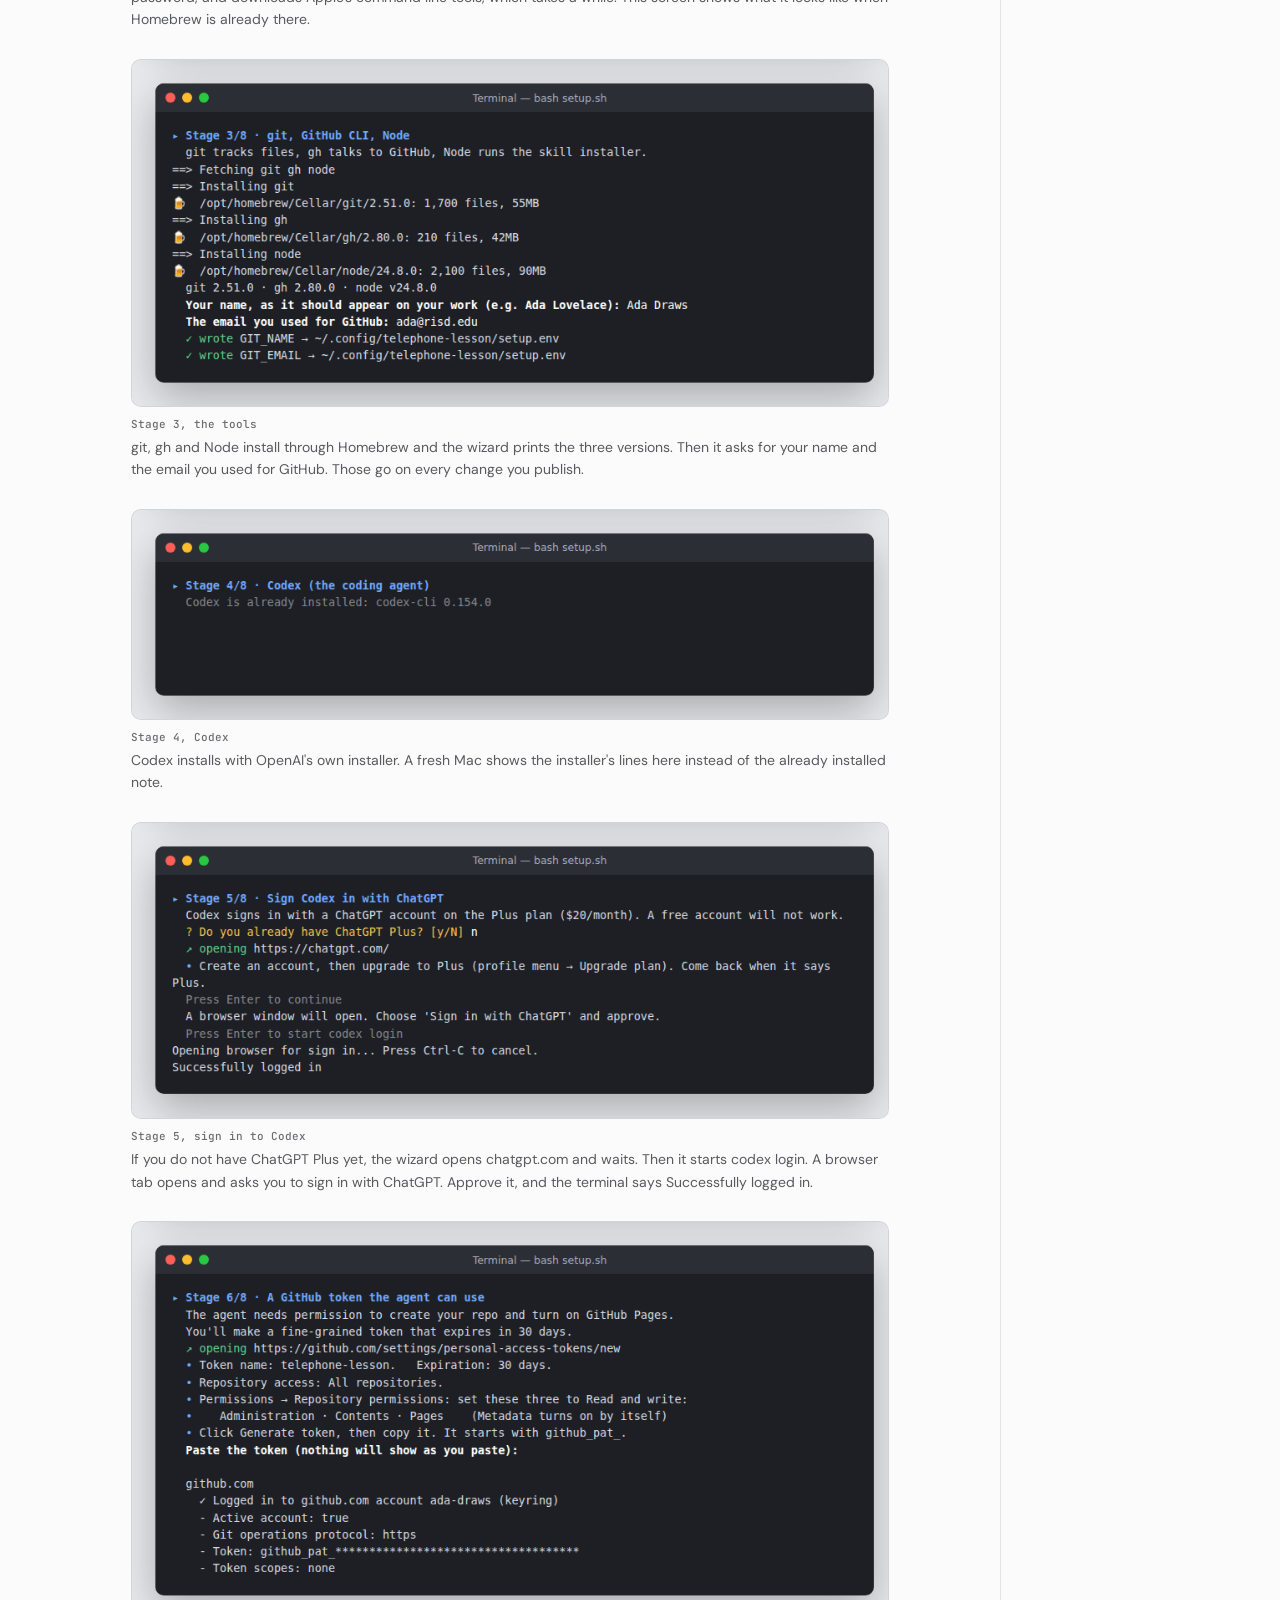
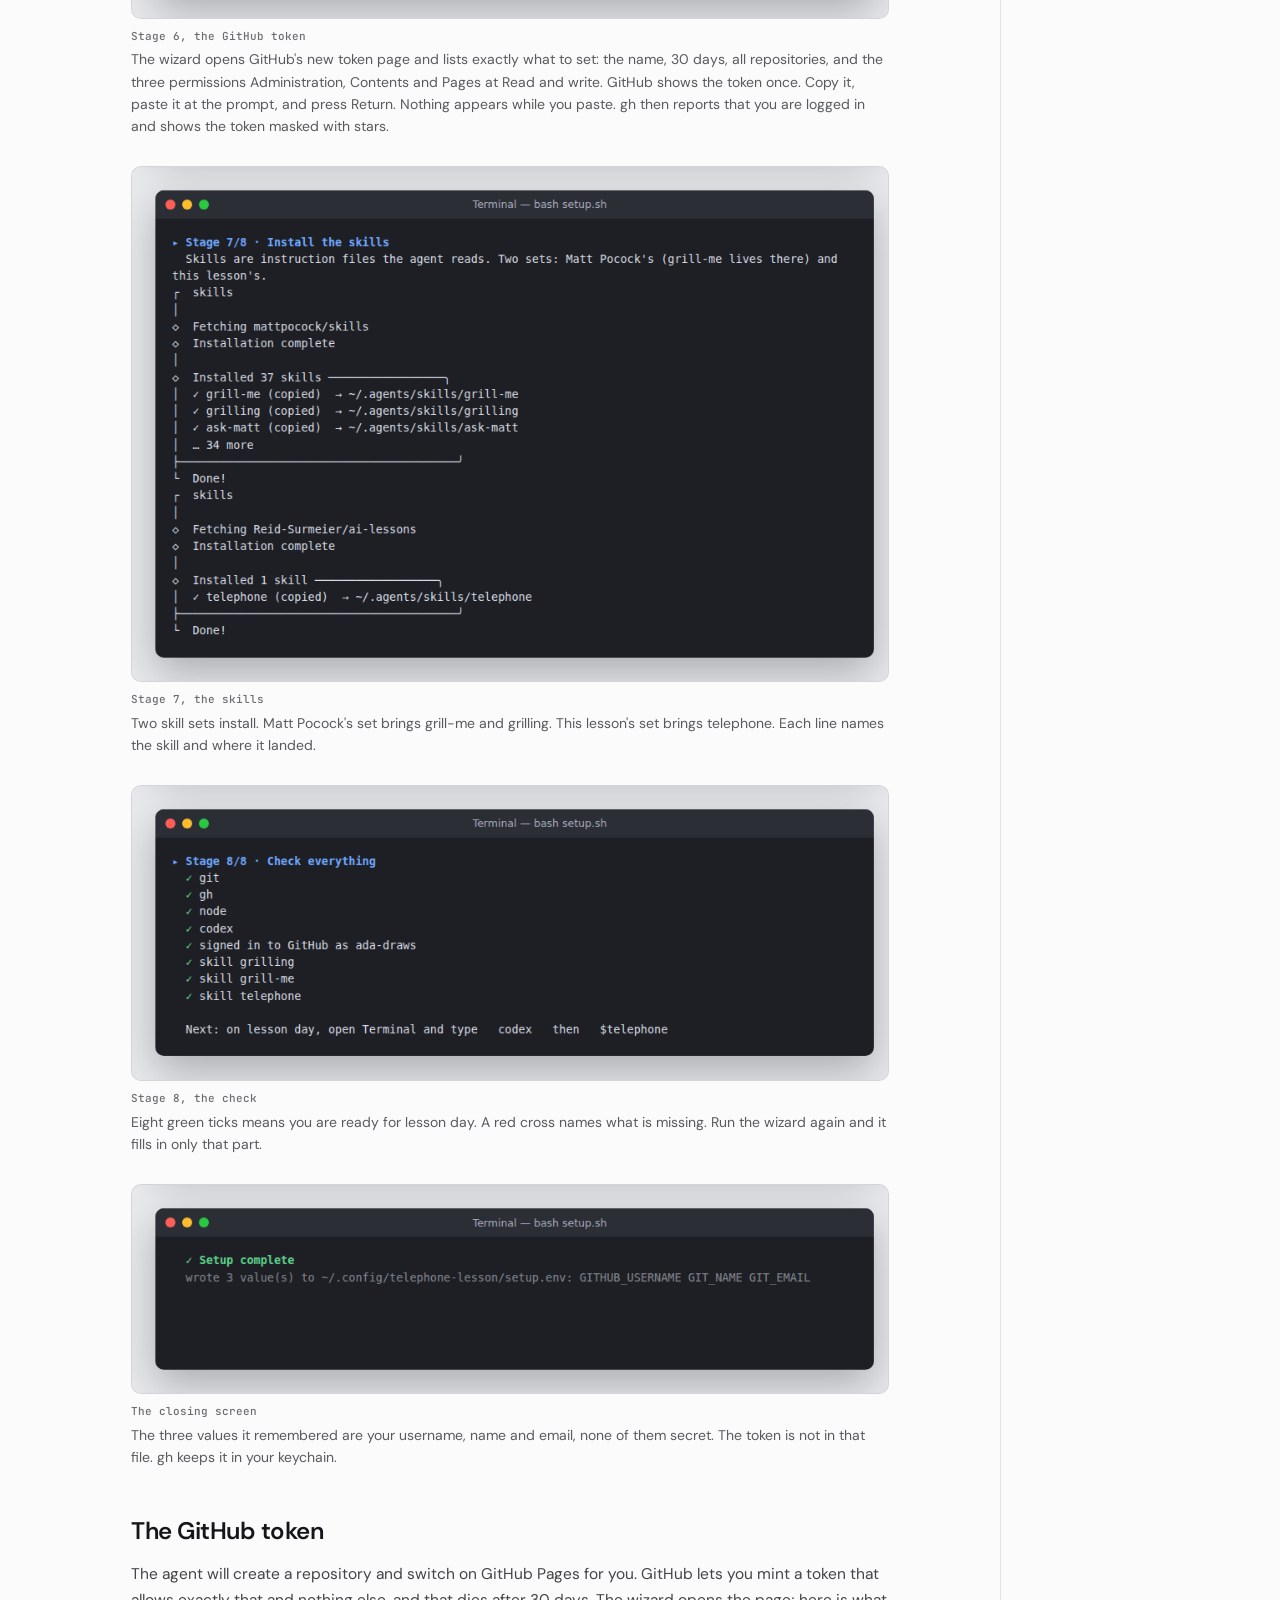
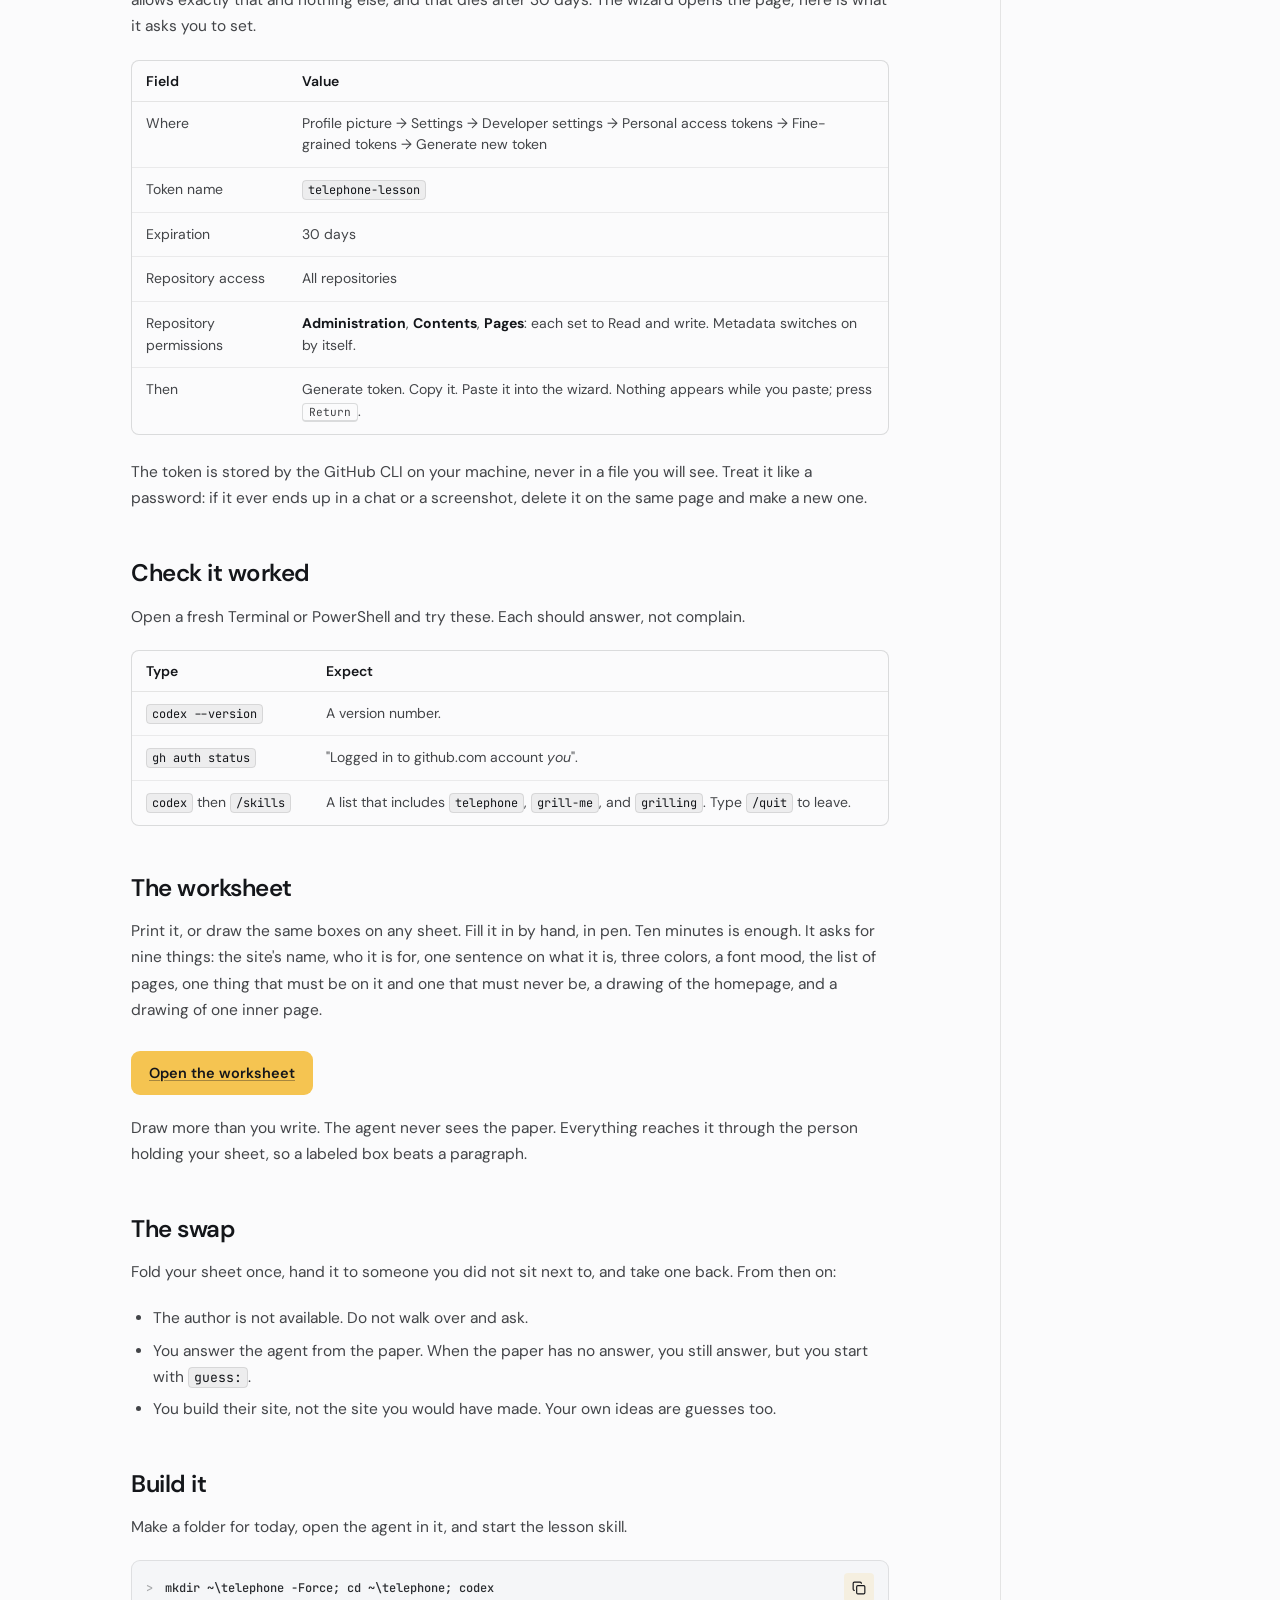
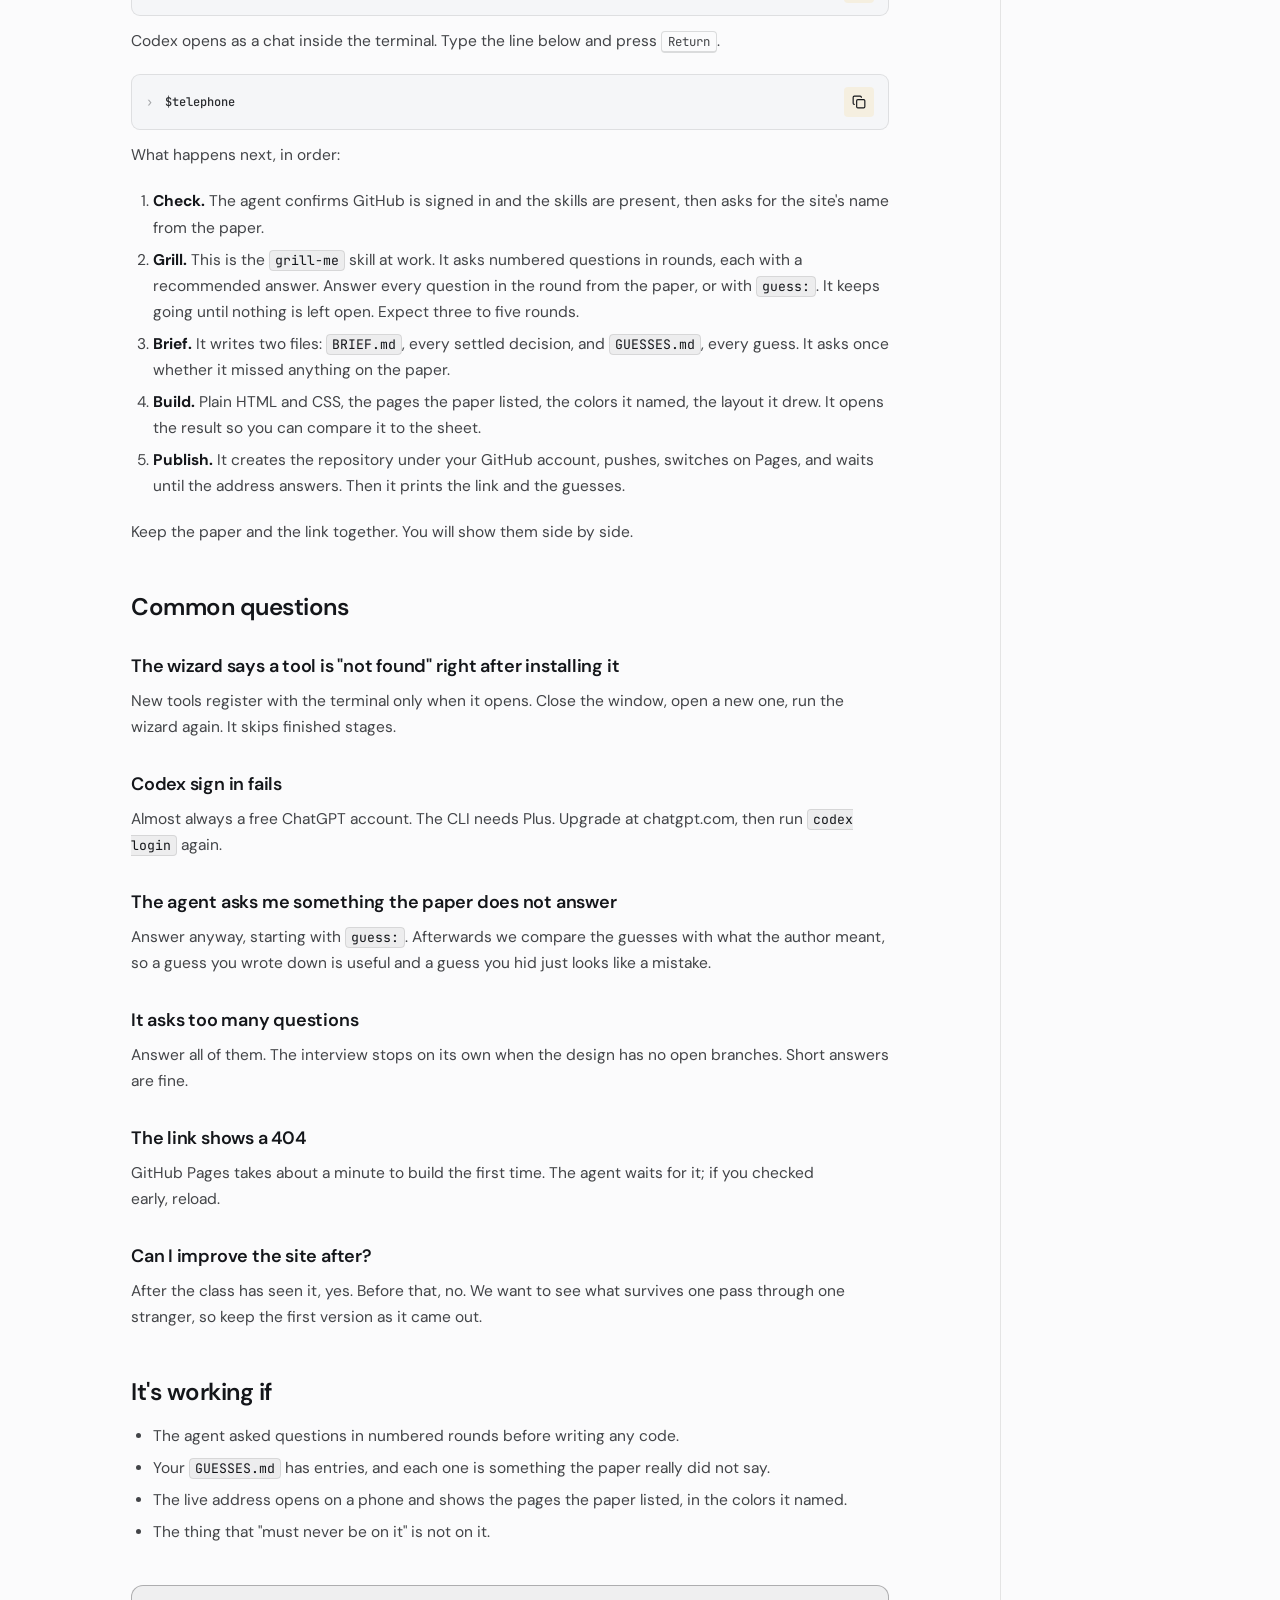
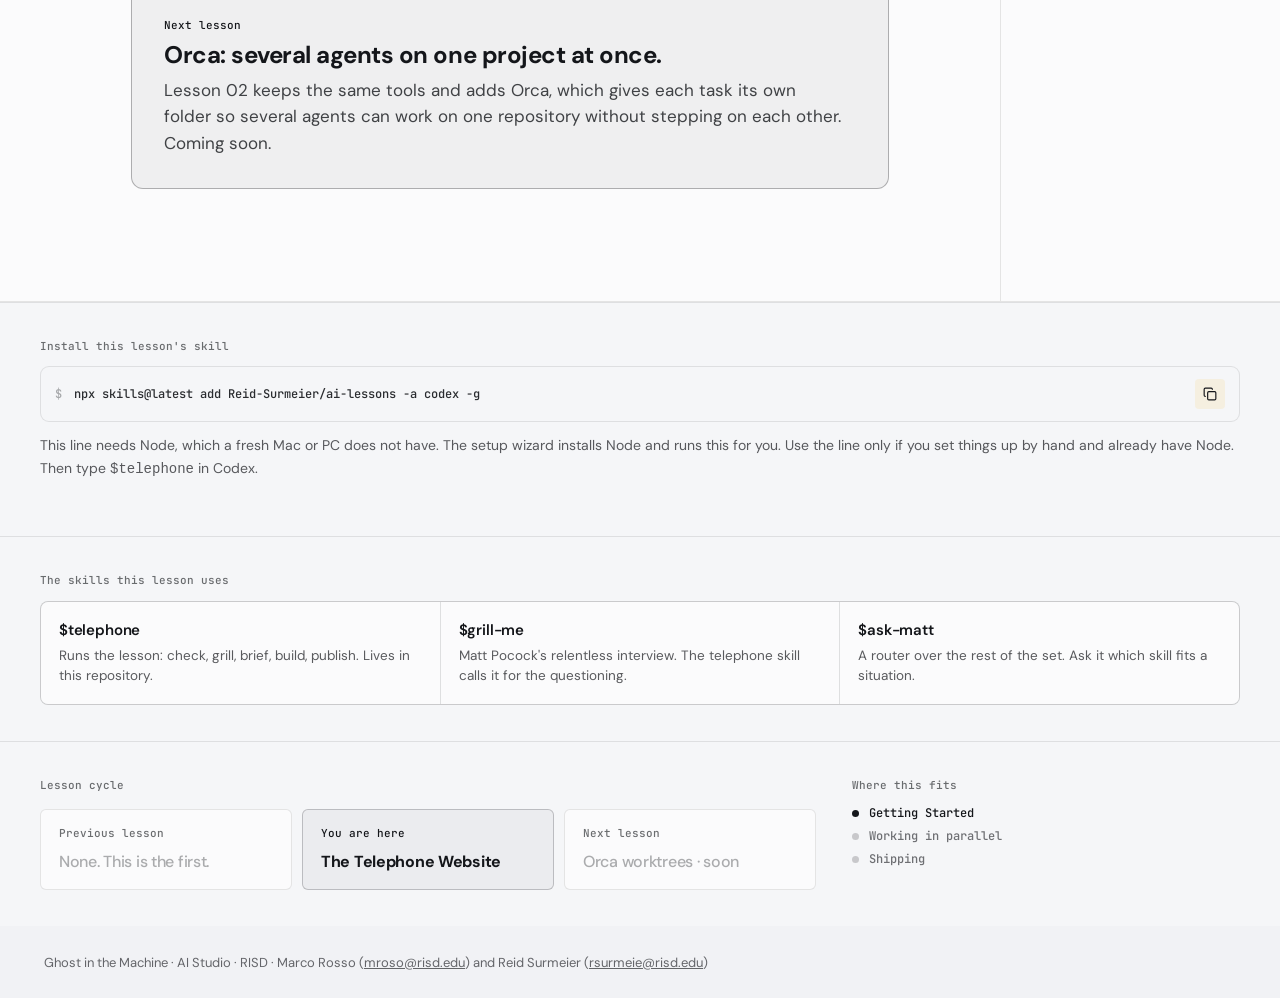
==== commit 34910cd2: "Wizard walkthrough: ten stage screenshots with captions; install band says it needs Node Co-Authored" ====
--- a/telephone/index.html
+++ b/telephone/index.html
@@ -66,6 +66,19 @@
 <tr><td>6 · Skills</td><td>Installs Matt Pocock's skills and this lesson's skill.</td><td>Nothing.</td></tr>
 <tr><td>7 · Check</td><td>Green ticks for every tool, the sign in, and the three skills.</td><td>If anything is red, run the wizard again.</td></tr>
 </tbody></table></div></div>
+
+<h2 id="walkthrough"><a href="#walkthrough">The wizard, screen by screen</a></h2>
+<p>These are the Mac wizard's screens, captured from a run. Each stage clears the screen, so you only ever see the current step. Windows shows the same stages with the same words.</p>
+<figure class="ah-figure"><img src="img/wizard-00-banner.png" alt="The opening screen" loading="lazy" width="905"><figcaption><span class="ah-label" style="display:block;margin:0 0 4px">The opening screen</span>It says how many stages there are and that you can stop and run it again later. Press Return.</figcaption></figure>
+<figure class="ah-figure"><img src="img/wizard-01-github.png" alt="Stage 1, GitHub account" loading="lazy" width="905"><figcaption><span class="ah-label" style="display:block;margin:0 0 4px">Stage 1, GitHub account</span>The wizard asks whether you have a GitHub account. Type n and it opens the signup page. After you verify your email, come back, press Return, and type the username you chose. The wizard remembers it in a small settings file so you never type it again.</figcaption></figure>
+<figure class="ah-figure"><img src="img/wizard-02-homebrew.png" alt="Stage 2, Homebrew" loading="lazy" width="905"><figcaption><span class="ah-label" style="display:block;margin:0 0 4px">Stage 2, Homebrew</span>The wizard checks for Homebrew. On a fresh Mac you will not see this line. Instead the installer runs, asks for your password, and downloads Apple's command line tools, which takes a while. This screen shows what it looks like when Homebrew is already there.</figcaption></figure>
+<figure class="ah-figure"><img src="img/wizard-03-tools.png" alt="Stage 3, the tools" loading="lazy" width="905"><figcaption><span class="ah-label" style="display:block;margin:0 0 4px">Stage 3, the tools</span>git, gh and Node install through Homebrew and the wizard prints the three versions. Then it asks for your name and the email you used for GitHub. Those go on every change you publish.</figcaption></figure>
+<figure class="ah-figure"><img src="img/wizard-04-codex.png" alt="Stage 4, Codex" loading="lazy" width="905"><figcaption><span class="ah-label" style="display:block;margin:0 0 4px">Stage 4, Codex</span>Codex installs with OpenAI's own installer. A fresh Mac shows the installer's lines here instead of the already installed note.</figcaption></figure>
+<figure class="ah-figure"><img src="img/wizard-05-chatgpt.png" alt="Stage 5, sign in to Codex" loading="lazy" width="905"><figcaption><span class="ah-label" style="display:block;margin:0 0 4px">Stage 5, sign in to Codex</span>If you do not have ChatGPT Plus yet, the wizard opens chatgpt.com and waits. Then it starts codex login. A browser tab opens and asks you to sign in with ChatGPT. Approve it, and the terminal says Successfully logged in.</figcaption></figure>
+<figure class="ah-figure"><img src="img/wizard-06-token.png" alt="Stage 6, the GitHub token" loading="lazy" width="905"><figcaption><span class="ah-label" style="display:block;margin:0 0 4px">Stage 6, the GitHub token</span>The wizard opens GitHub's new token page and lists exactly what to set: the name, 30 days, all repositories, and the three permissions Administration, Contents and Pages at Read and write. GitHub shows the token once. Copy it, paste it at the prompt, and press Return. Nothing appears while you paste. gh then reports that you are logged in and shows the token masked with stars.</figcaption></figure>
+<figure class="ah-figure"><img src="img/wizard-07-skills.png" alt="Stage 7, the skills" loading="lazy" width="905"><figcaption><span class="ah-label" style="display:block;margin:0 0 4px">Stage 7, the skills</span>Two skill sets install. Matt Pocock's set brings grill-me and grilling. This lesson's set brings telephone. Each line names the skill and where it landed.</figcaption></figure>
+<figure class="ah-figure"><img src="img/wizard-08-check.png" alt="Stage 8, the check" loading="lazy" width="905"><figcaption><span class="ah-label" style="display:block;margin:0 0 4px">Stage 8, the check</span>Eight green ticks means you are ready for lesson day. A red cross names what is missing. Run the wizard again and it fills in only that part.</figcaption></figure>
+<figure class="ah-figure"><img src="img/wizard-09-done.png" alt="The closing screen" loading="lazy" width="905"><figcaption><span class="ah-label" style="display:block;margin:0 0 4px">The closing screen</span>The three values it remembered are your username, name and email, none of them secret. The token is not in that file. gh keeps it in your keychain.</figcaption></figure>
 
 <h2 id="token"><a href="#token">The GitHub token</a></h2>
 <p>The agent will create a repository and switch on GitHub Pages for you. GitHub lets you mint a token that allows exactly that and nothing else, and that dies after 30 days. The wizard opens the page; here is what it asks you to set.</p>
@@ -161,6 +174,7 @@
     <li><a href="#what-you-will-do">What you'll do</a></li>
     <li><a href="#before-class">Before class</a></li>
     <li><a href="#set-up">Set up your computer</a></li>
+    <li><a href="#walkthrough">Screen by screen</a></li>
     <li><a href="#token">The GitHub token</a></li>
     <li><a href="#check">Check it worked</a></li>
     <li><a href="#worksheet">The worksheet</a></li>
@@ -175,7 +189,7 @@
 <section class="ah-band" aria-label="Install this skill"><div class="ah-band-inner">
   <p class="ah-label">Install this lesson's skill</p>
   <div class="ah-cmd"><span class="dollar">$</span><code>npx skills@latest add Reid-Surmeier/ai-lessons -a codex -g</code><button type="button" aria-label="Copy"></button></div>
-  <p class="ah-cmd-note">Then type <code>$telephone</code> in Codex. The setup wizard runs this for you; the line is here for anyone who already has the tools.</p>
+  <p class="ah-cmd-note">This line needs Node, which a fresh Mac or PC does not have. The setup wizard installs Node and runs this for you. Use the line only if you set things up by hand and already have Node. Then type <code>$telephone</code> in Codex.</p>
 </div></section>
 
 <section class="ah-band" aria-label="Install the skills"><div class="ah-band-inner">
--- a/assets/ah.css
+++ b/assets/ah.css
@@ -135,3 +135,7 @@
 .ah-steps p{margin:0 0 8px;font-size:14.5px}
 .ah-steps .ah-cmd{margin-top:8px}
 kbd{font-family:var(--ah-mono);font-size:.8em;border:1px solid var(--ah-line-strong);border-bottom-width:2px;border-radius:4px;padding:1px 6px;background:var(--background)}
+/* figures */
+.ah-figure{margin:0 0 28px}
+.ah-figure img{display:block;width:100%;height:auto;border:1px solid var(--border);border-radius:10px;background:#e9eaee}
+.ah-figure figcaption{font-size:14px;line-height:1.6;color:var(--ah-fg-muted);margin-top:10px}
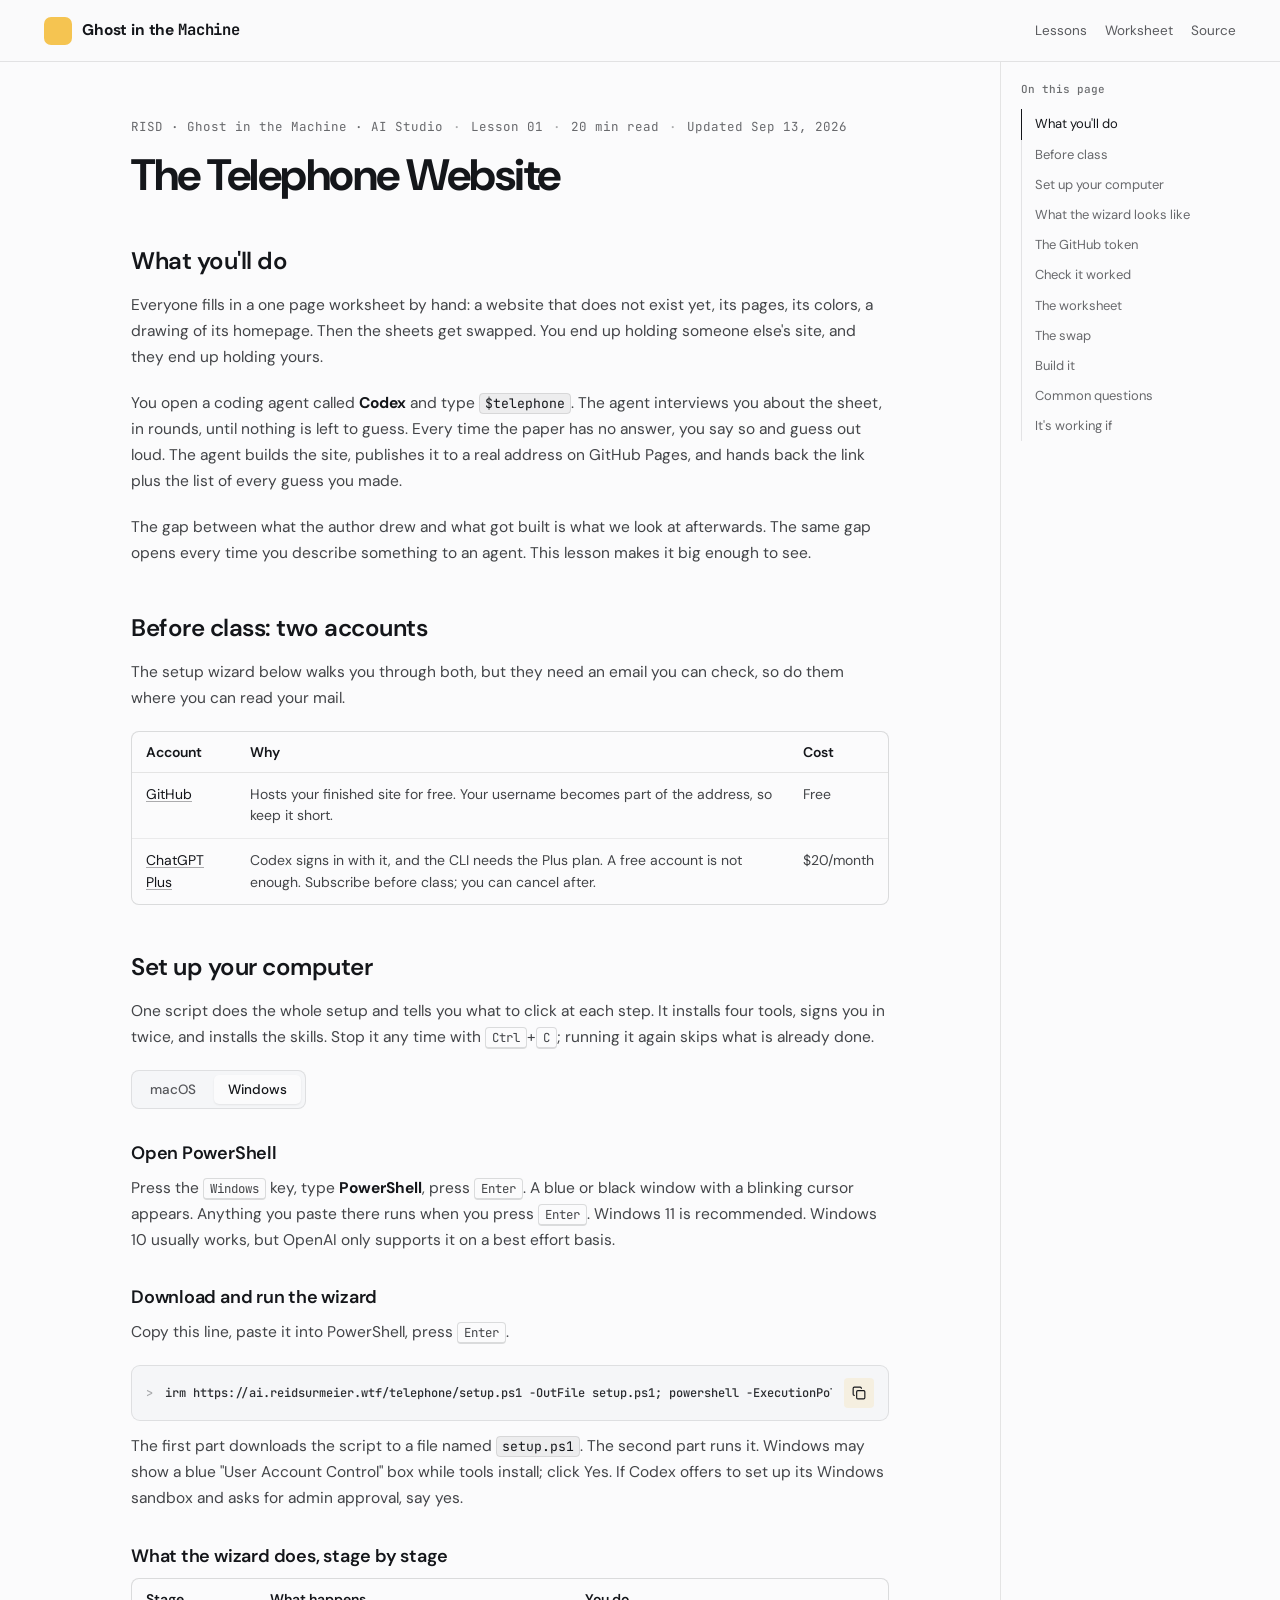
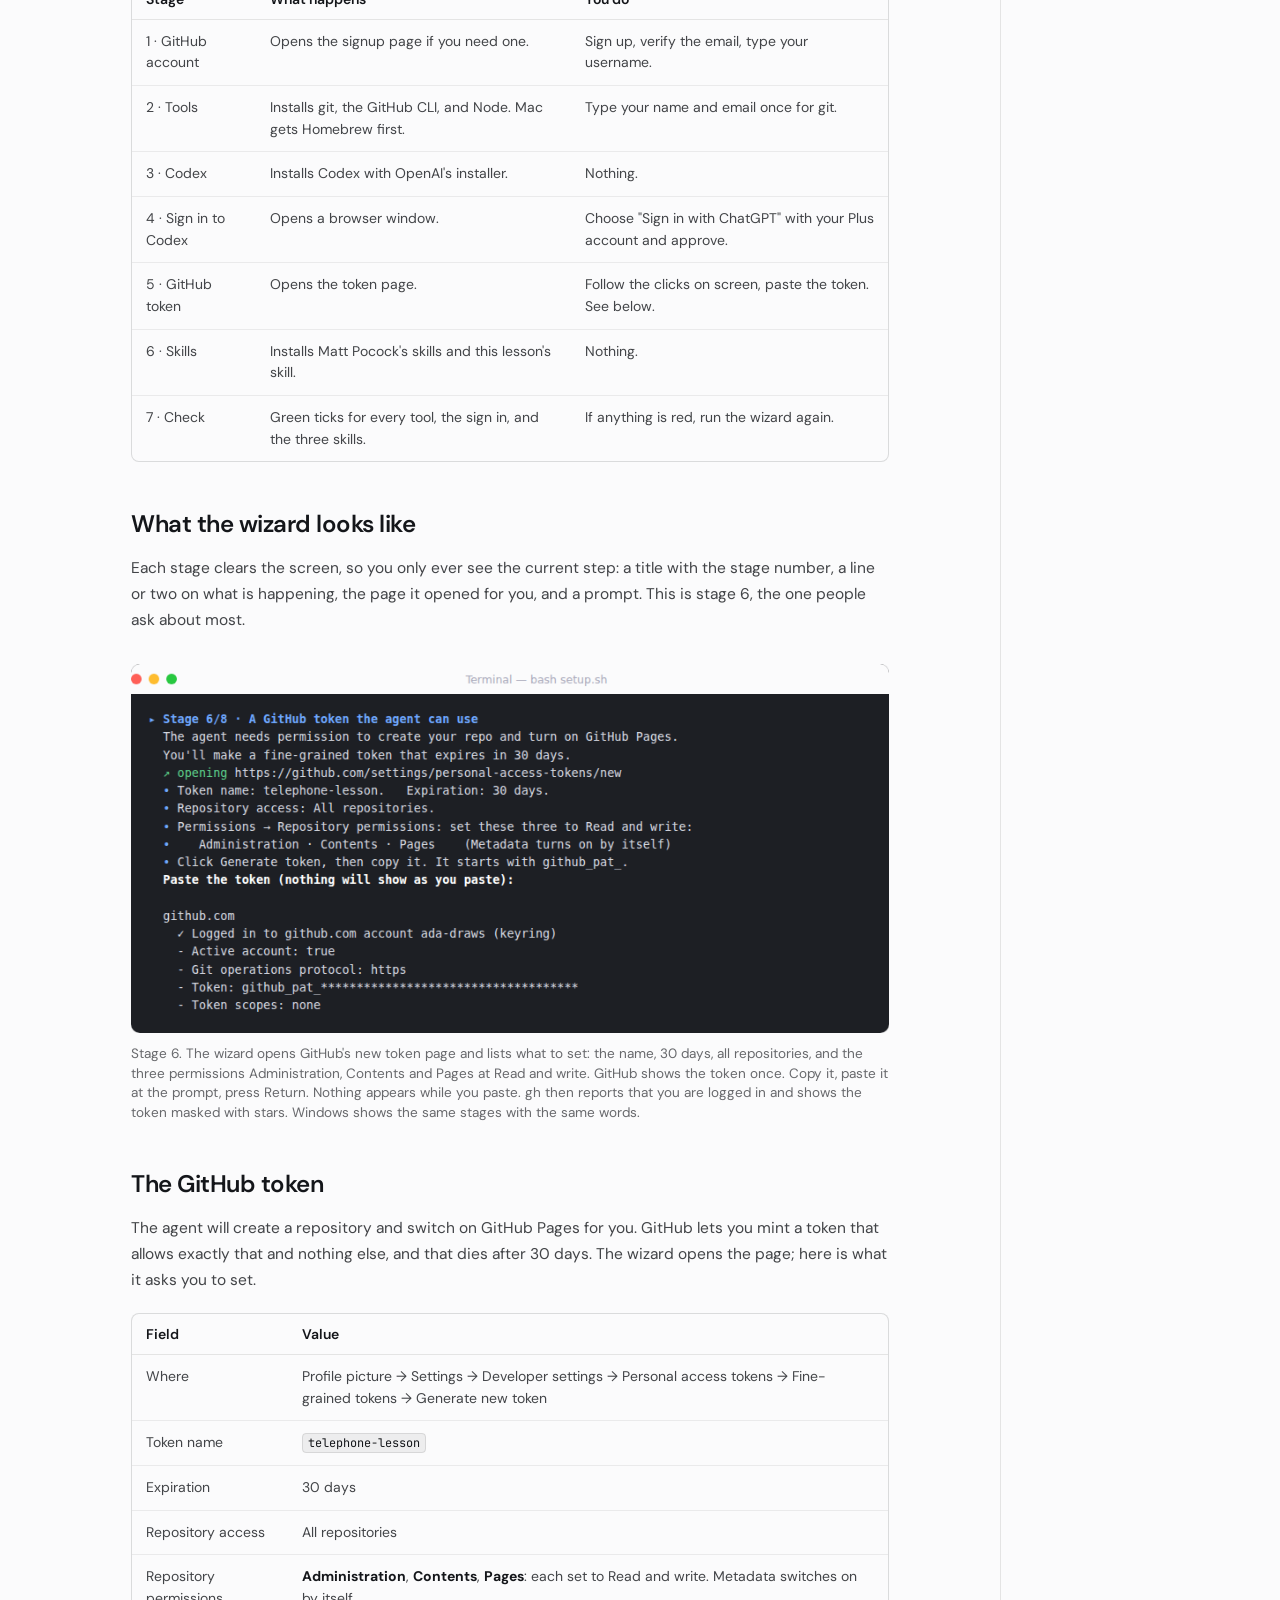
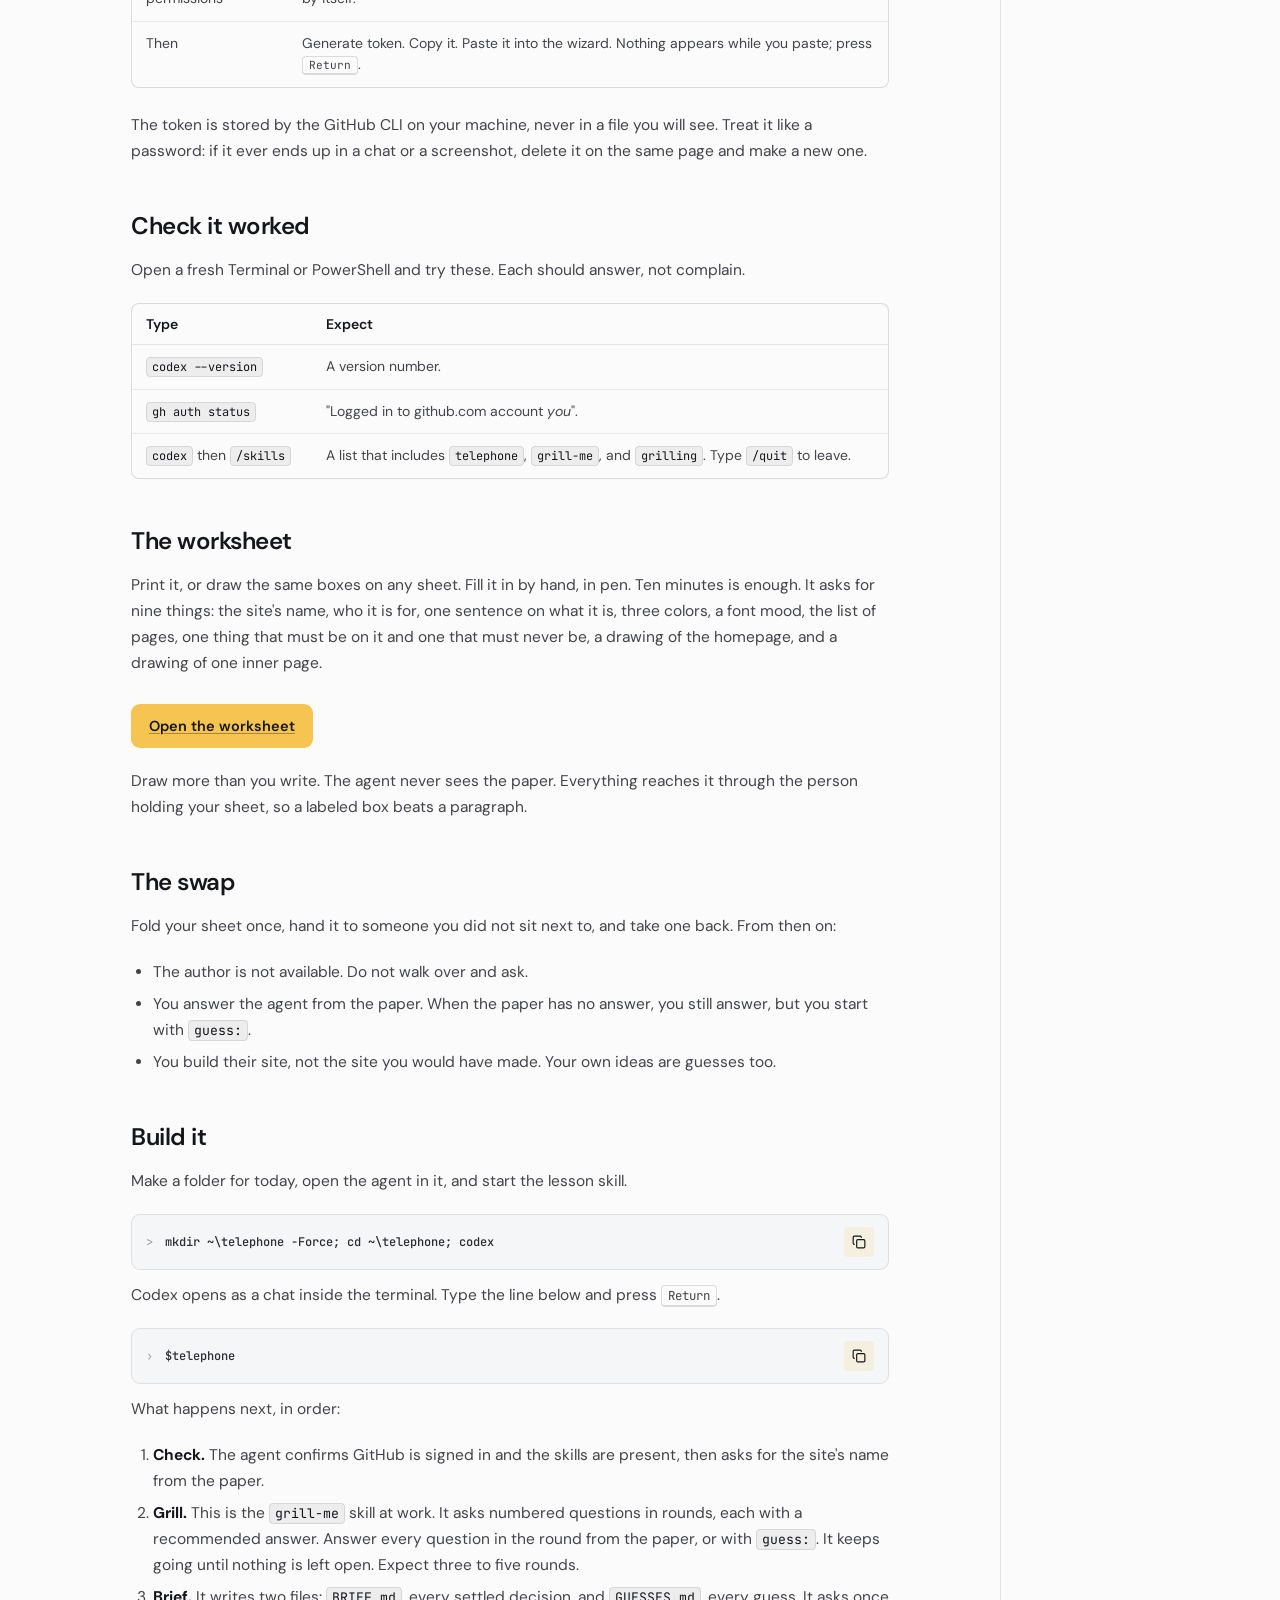
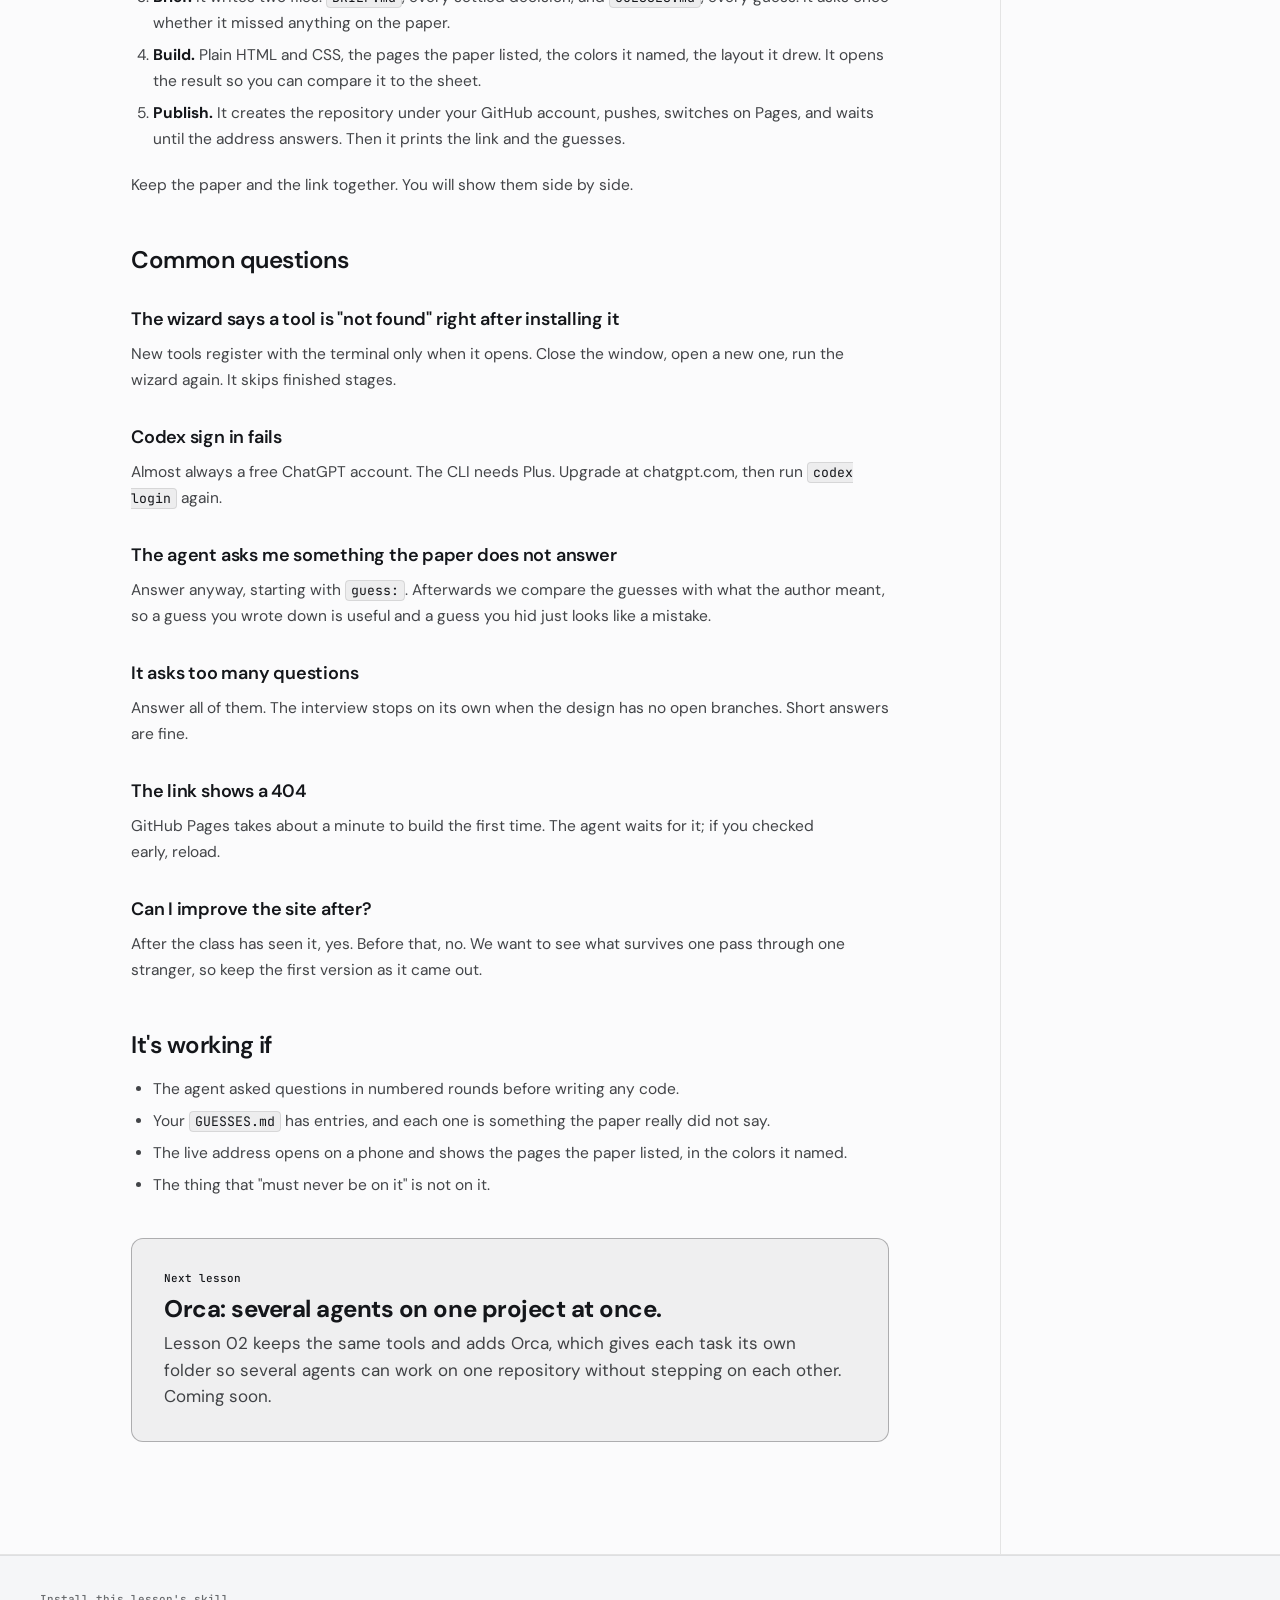
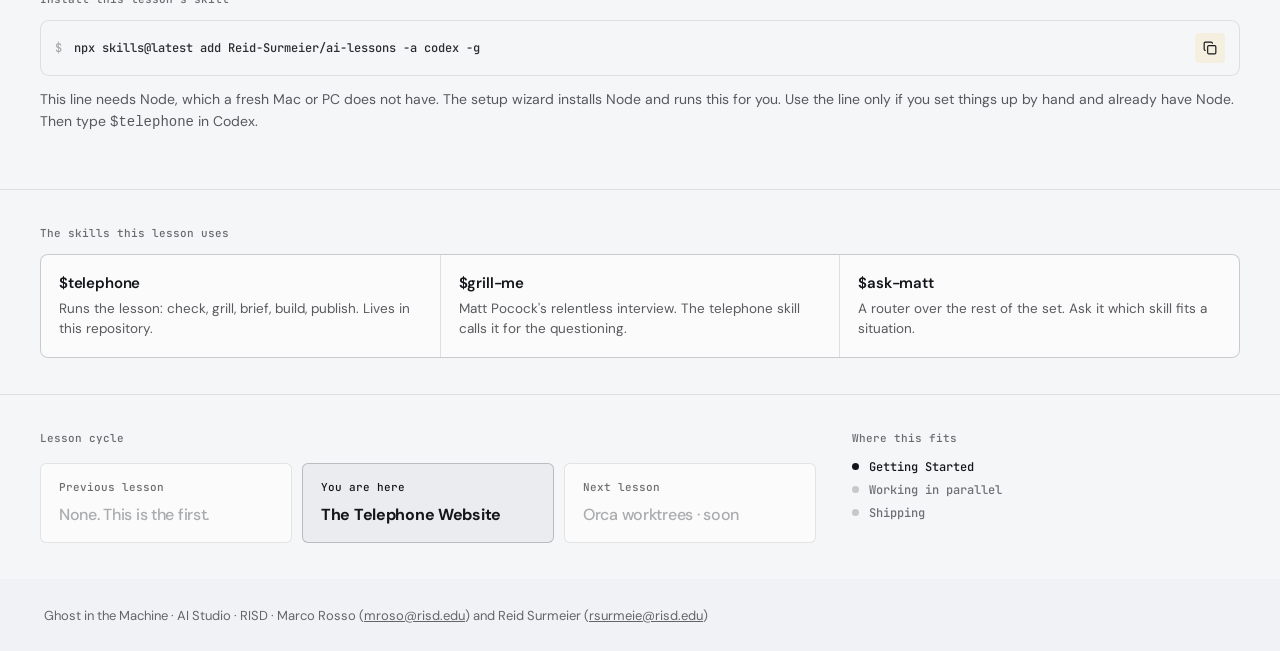
==== commit 43e42260: "One wizard figure, styled like the reference site's prose images Co-Authored-By: Claude Fable 5.1 <n" ====
--- a/telephone/index.html
+++ b/telephone/index.html
@@ -67,18 +67,12 @@
 <tr><td>7 · Check</td><td>Green ticks for every tool, the sign in, and the three skills.</td><td>If anything is red, run the wizard again.</td></tr>
 </tbody></table></div></div>
 
-<h2 id="walkthrough"><a href="#walkthrough">The wizard, screen by screen</a></h2>
-<p>These are the Mac wizard's screens, captured from a run. Each stage clears the screen, so you only ever see the current step. Windows shows the same stages with the same words.</p>
-<figure class="ah-figure"><img src="img/wizard-00-banner.png" alt="The opening screen" loading="lazy" width="905"><figcaption><span class="ah-label" style="display:block;margin:0 0 4px">The opening screen</span>It says how many stages there are and that you can stop and run it again later. Press Return.</figcaption></figure>
-<figure class="ah-figure"><img src="img/wizard-01-github.png" alt="Stage 1, GitHub account" loading="lazy" width="905"><figcaption><span class="ah-label" style="display:block;margin:0 0 4px">Stage 1, GitHub account</span>The wizard asks whether you have a GitHub account. Type n and it opens the signup page. After you verify your email, come back, press Return, and type the username you chose. The wizard remembers it in a small settings file so you never type it again.</figcaption></figure>
-<figure class="ah-figure"><img src="img/wizard-02-homebrew.png" alt="Stage 2, Homebrew" loading="lazy" width="905"><figcaption><span class="ah-label" style="display:block;margin:0 0 4px">Stage 2, Homebrew</span>The wizard checks for Homebrew. On a fresh Mac you will not see this line. Instead the installer runs, asks for your password, and downloads Apple's command line tools, which takes a while. This screen shows what it looks like when Homebrew is already there.</figcaption></figure>
-<figure class="ah-figure"><img src="img/wizard-03-tools.png" alt="Stage 3, the tools" loading="lazy" width="905"><figcaption><span class="ah-label" style="display:block;margin:0 0 4px">Stage 3, the tools</span>git, gh and Node install through Homebrew and the wizard prints the three versions. Then it asks for your name and the email you used for GitHub. Those go on every change you publish.</figcaption></figure>
-<figure class="ah-figure"><img src="img/wizard-04-codex.png" alt="Stage 4, Codex" loading="lazy" width="905"><figcaption><span class="ah-label" style="display:block;margin:0 0 4px">Stage 4, Codex</span>Codex installs with OpenAI's own installer. A fresh Mac shows the installer's lines here instead of the already installed note.</figcaption></figure>
-<figure class="ah-figure"><img src="img/wizard-05-chatgpt.png" alt="Stage 5, sign in to Codex" loading="lazy" width="905"><figcaption><span class="ah-label" style="display:block;margin:0 0 4px">Stage 5, sign in to Codex</span>If you do not have ChatGPT Plus yet, the wizard opens chatgpt.com and waits. Then it starts codex login. A browser tab opens and asks you to sign in with ChatGPT. Approve it, and the terminal says Successfully logged in.</figcaption></figure>
-<figure class="ah-figure"><img src="img/wizard-06-token.png" alt="Stage 6, the GitHub token" loading="lazy" width="905"><figcaption><span class="ah-label" style="display:block;margin:0 0 4px">Stage 6, the GitHub token</span>The wizard opens GitHub's new token page and lists exactly what to set: the name, 30 days, all repositories, and the three permissions Administration, Contents and Pages at Read and write. GitHub shows the token once. Copy it, paste it at the prompt, and press Return. Nothing appears while you paste. gh then reports that you are logged in and shows the token masked with stars.</figcaption></figure>
-<figure class="ah-figure"><img src="img/wizard-07-skills.png" alt="Stage 7, the skills" loading="lazy" width="905"><figcaption><span class="ah-label" style="display:block;margin:0 0 4px">Stage 7, the skills</span>Two skill sets install. Matt Pocock's set brings grill-me and grilling. This lesson's set brings telephone. Each line names the skill and where it landed.</figcaption></figure>
-<figure class="ah-figure"><img src="img/wizard-08-check.png" alt="Stage 8, the check" loading="lazy" width="905"><figcaption><span class="ah-label" style="display:block;margin:0 0 4px">Stage 8, the check</span>Eight green ticks means you are ready for lesson day. A red cross names what is missing. Run the wizard again and it fills in only that part.</figcaption></figure>
-<figure class="ah-figure"><img src="img/wizard-09-done.png" alt="The closing screen" loading="lazy" width="905"><figcaption><span class="ah-label" style="display:block;margin:0 0 4px">The closing screen</span>The three values it remembered are your username, name and email, none of them secret. The token is not in that file. gh keeps it in your keychain.</figcaption></figure>
+<h2 id="walkthrough"><a href="#walkthrough">What the wizard looks like</a></h2>
+<p>Each stage clears the screen, so you only ever see the current step: a title with the stage number, a line or two on what is happening, the page it opened for you, and a prompt. This is stage 6, the one people ask about most.</p>
+<figure>
+<img src="img/wizard-token.png" alt="Terminal showing stage 6 of the setup wizard, the GitHub token" width="860" height="418">
+<figcaption>Stage 6. The wizard opens GitHub's new token page and lists what to set: the name, 30 days, all repositories, and the three permissions Administration, Contents and Pages at Read and write. GitHub shows the token once. Copy it, paste it at the prompt, press Return. Nothing appears while you paste. gh then reports that you are logged in and shows the token masked with stars. Windows shows the same stages with the same words.</figcaption>
+</figure>
 
 <h2 id="token"><a href="#token">The GitHub token</a></h2>
 <p>The agent will create a repository and switch on GitHub Pages for you. GitHub lets you mint a token that allows exactly that and nothing else, and that dies after 30 days. The wizard opens the page; here is what it asks you to set.</p>
@@ -174,7 +168,7 @@
     <li><a href="#what-you-will-do">What you'll do</a></li>
     <li><a href="#before-class">Before class</a></li>
     <li><a href="#set-up">Set up your computer</a></li>
-    <li><a href="#walkthrough">Screen by screen</a></li>
+    <li><a href="#walkthrough">What the wizard looks like</a></li>
     <li><a href="#token">The GitHub token</a></li>
     <li><a href="#check">Check it worked</a></li>
     <li><a href="#worksheet">The worksheet</a></li>
--- a/assets/ah.css
+++ b/assets/ah.css
@@ -135,7 +135,8 @@
 .ah-steps p{margin:0 0 8px;font-size:14.5px}
 .ah-steps .ah-cmd{margin-top:8px}
 kbd{font-family:var(--ah-mono);font-size:.8em;border:1px solid var(--ah-line-strong);border-bottom-width:2px;border-radius:4px;padding:1px 6px;background:var(--background)}
-/* figures */
-.ah-figure{margin:0 0 28px}
-.ah-figure img{display:block;width:100%;height:auto;border:1px solid var(--border);border-radius:10px;background:#e9eaee}
-.ah-figure figcaption{font-size:14px;line-height:1.6;color:var(--ah-fg-muted);margin-top:10px}
+/* figures: prose defaults from the reference site, image at column width */
+.ah-prose figure{margin:2em 0}
+.ah-prose figure>*{margin:0}
+.ah-prose img{display:block;max-width:100%;height:auto}
+.ah-prose figcaption{color:var(--ah-fg-subtle);margin-top:.857em;font-size:.875em;line-height:1.43}
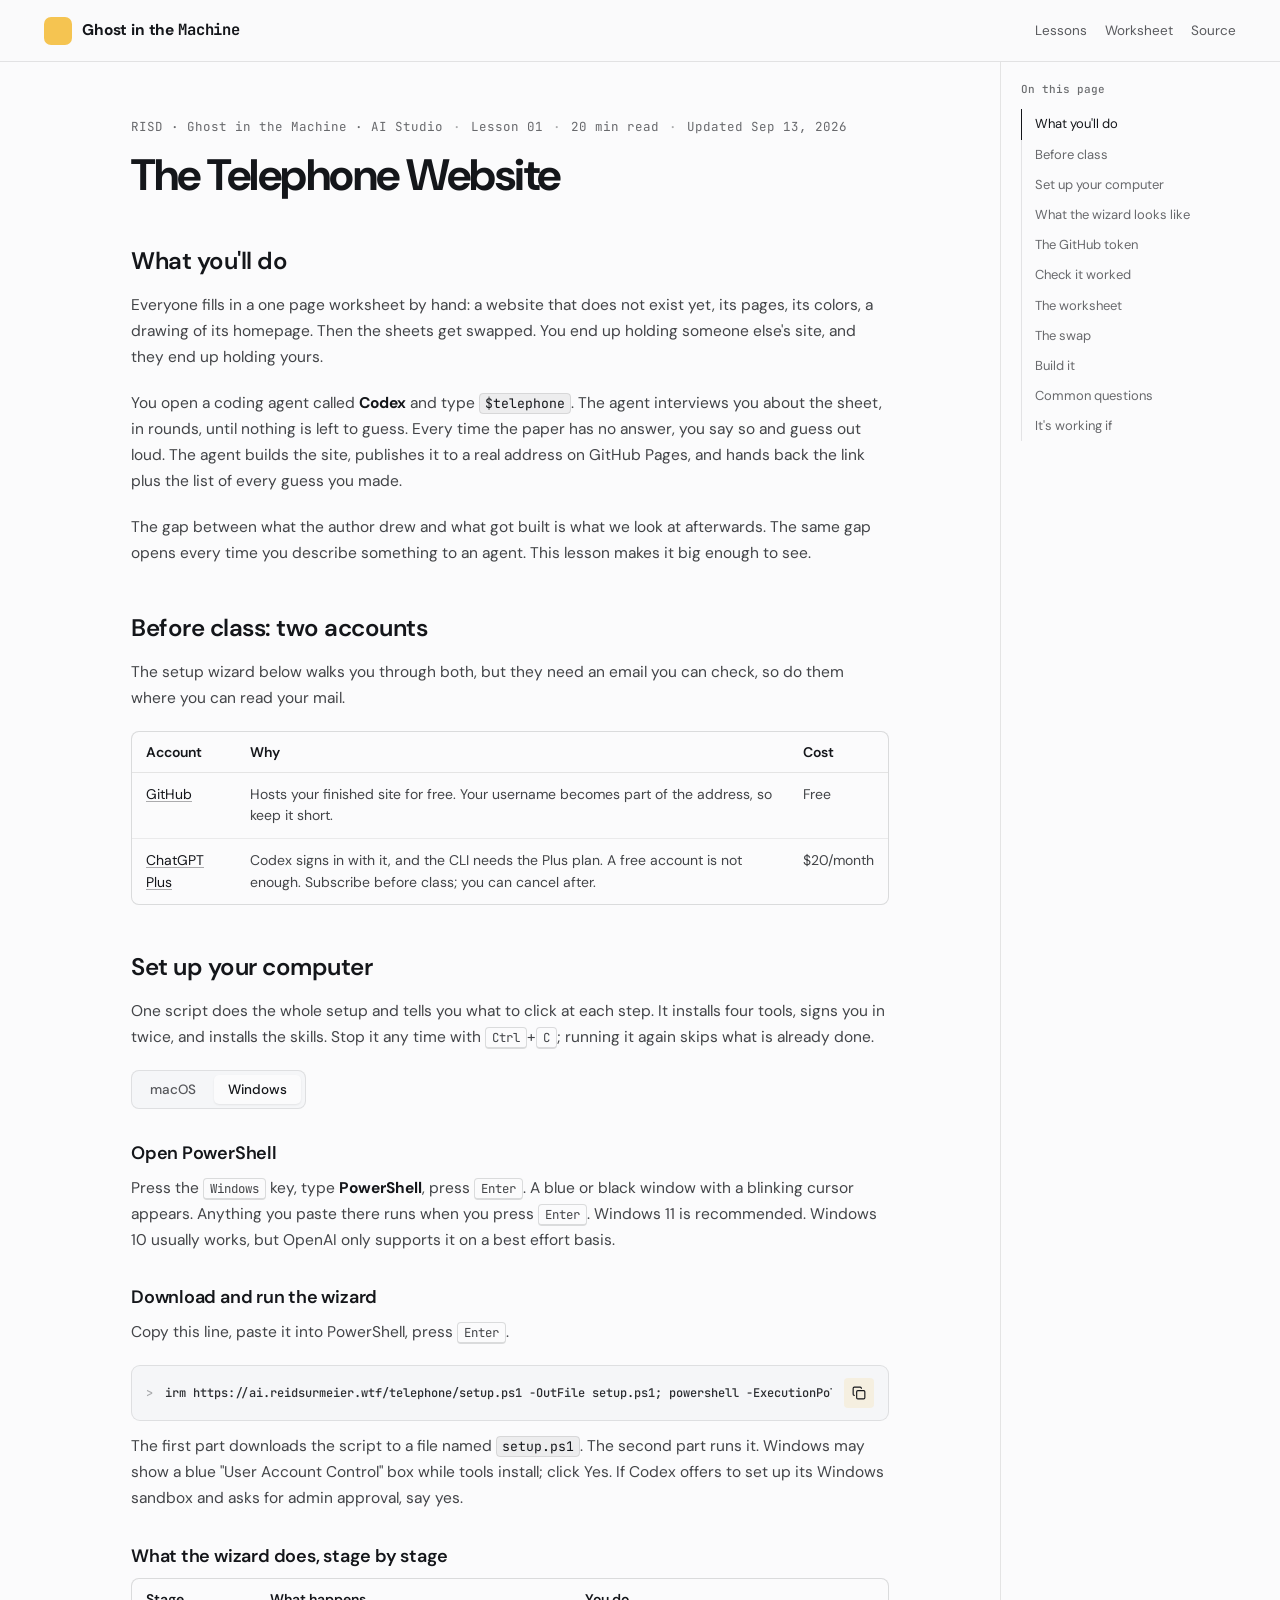
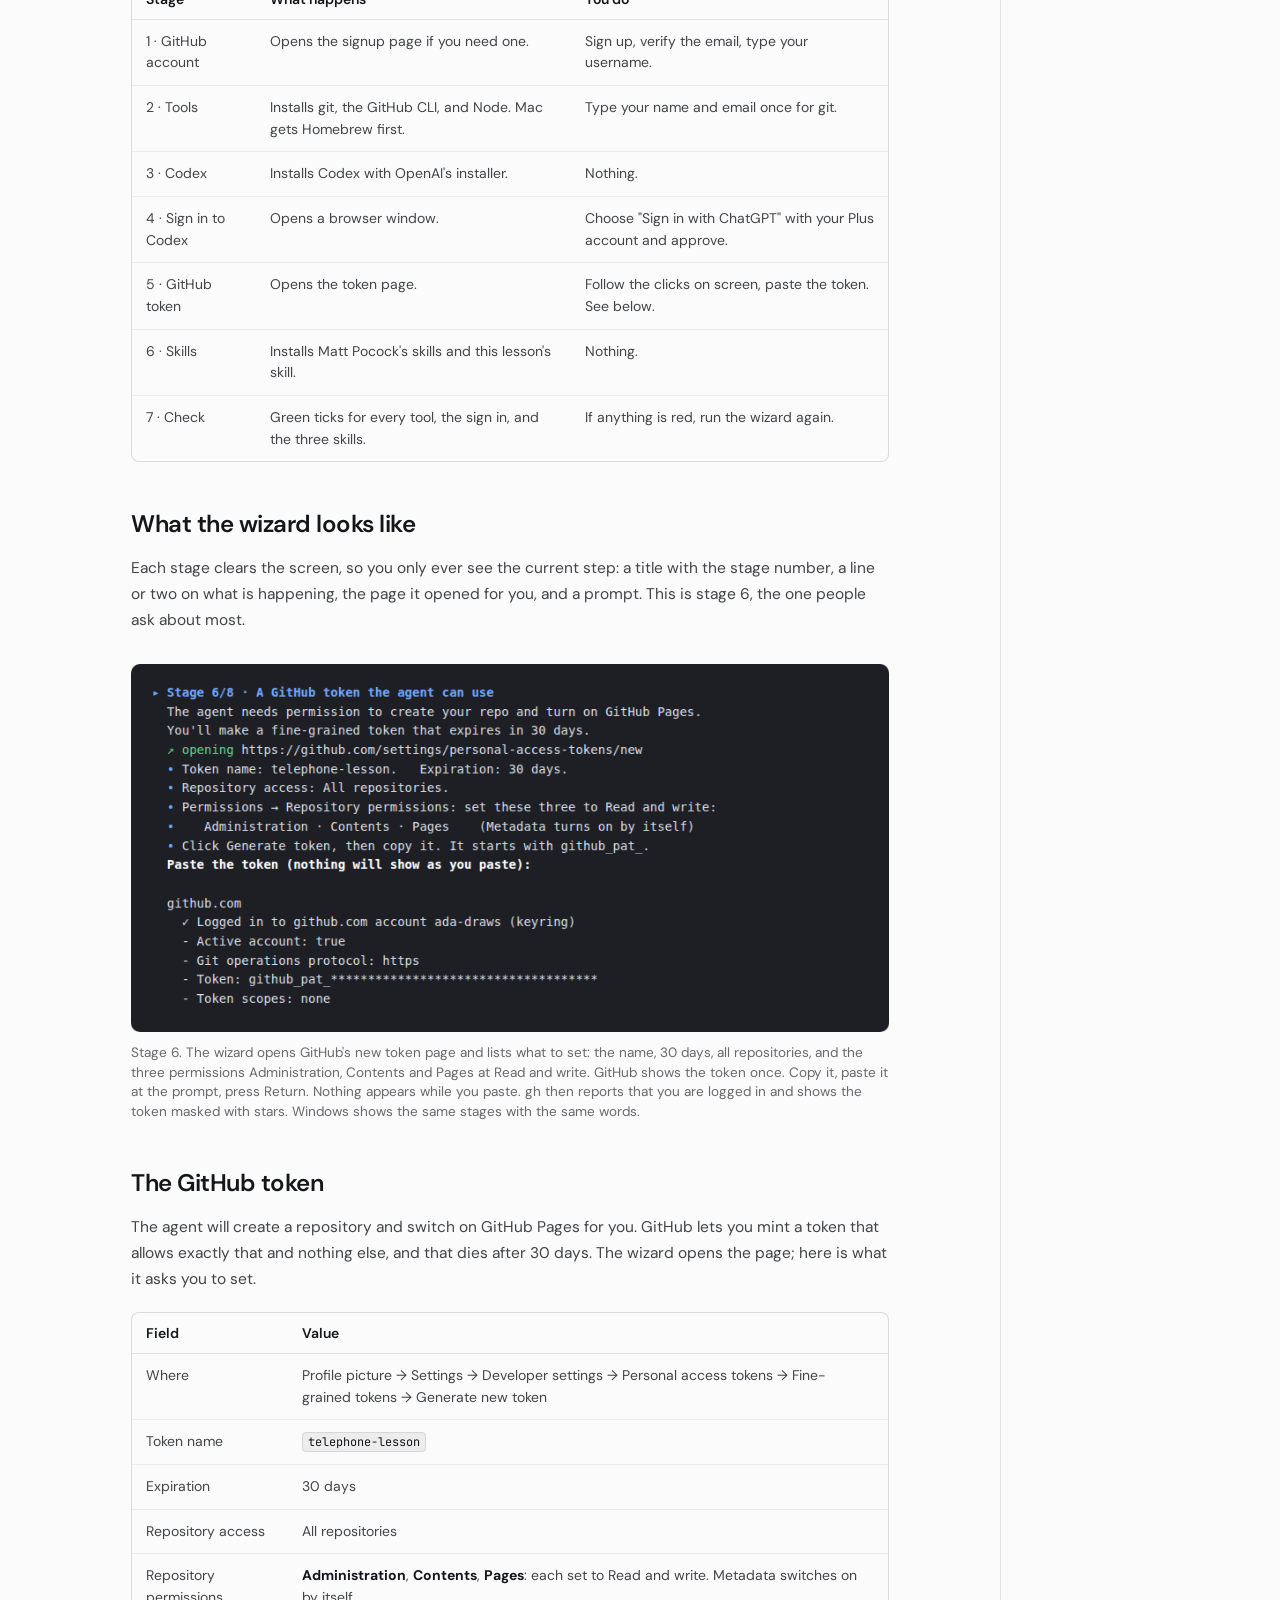
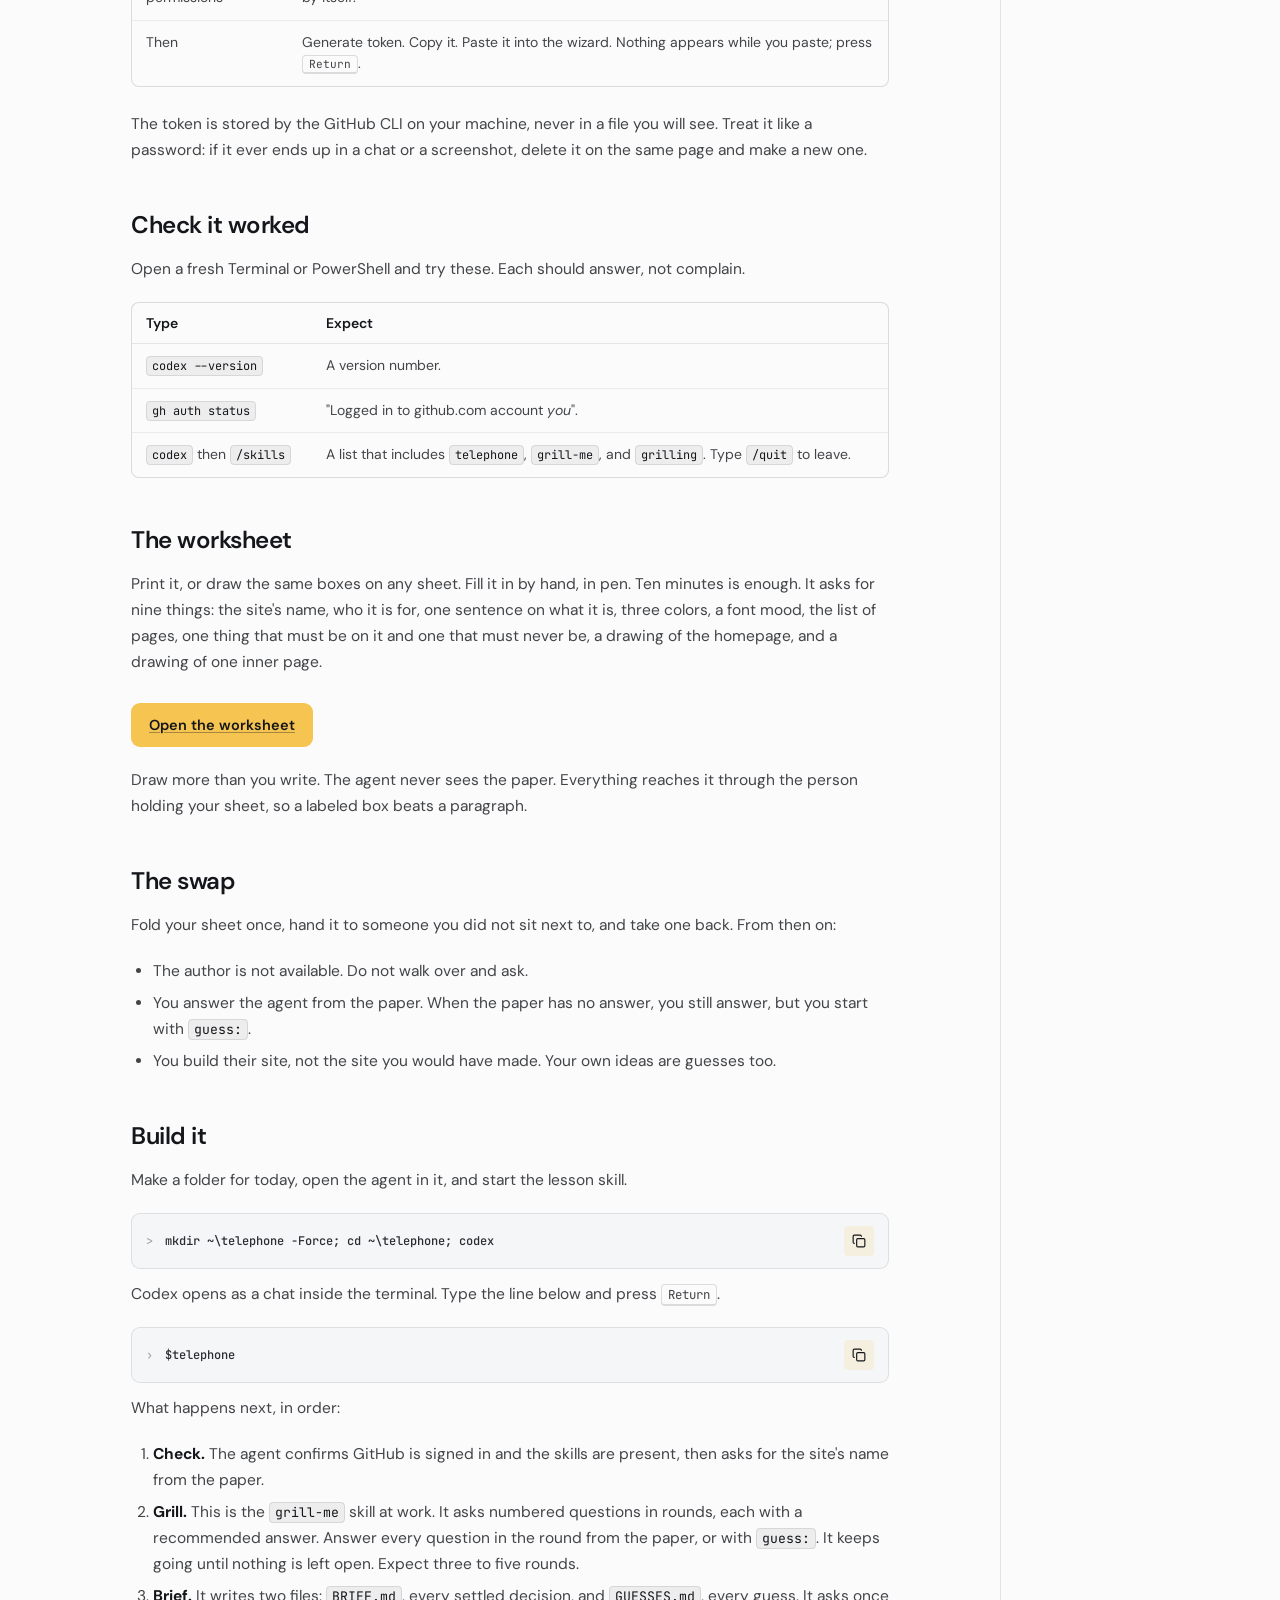
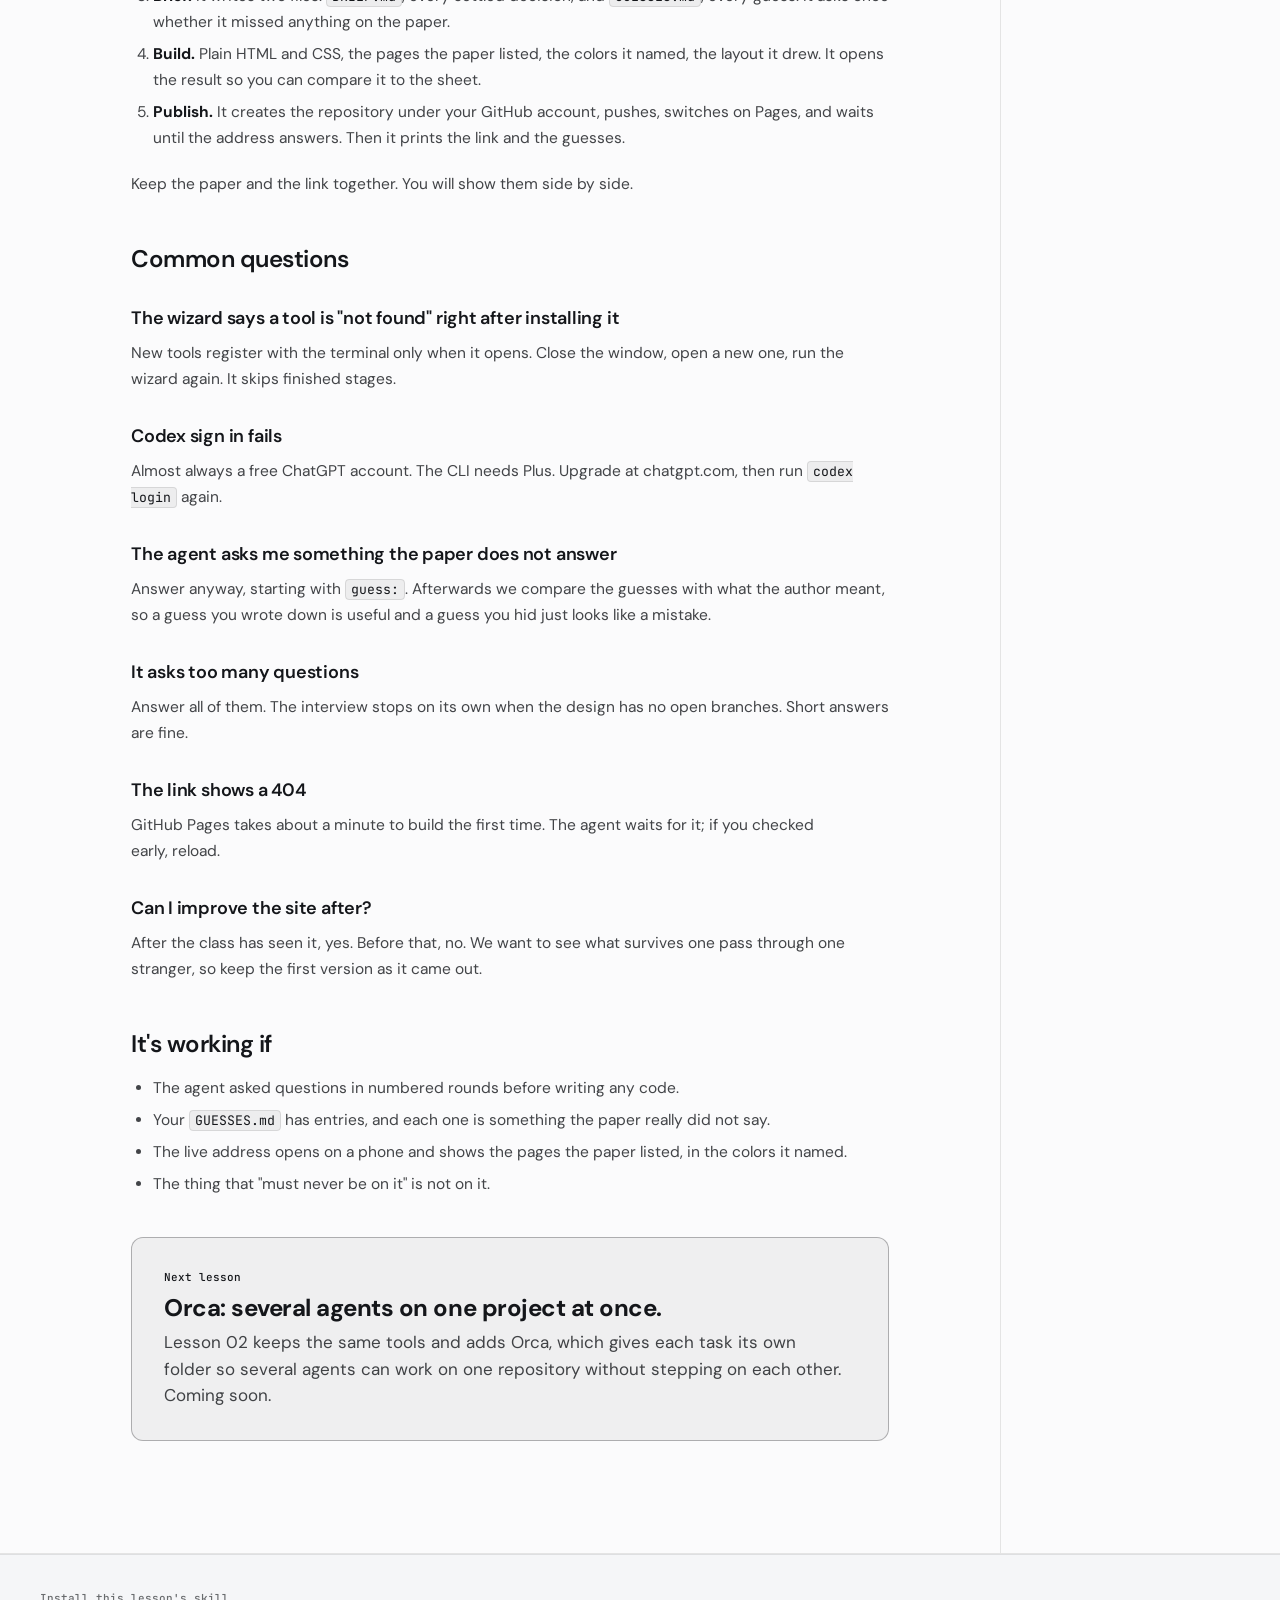
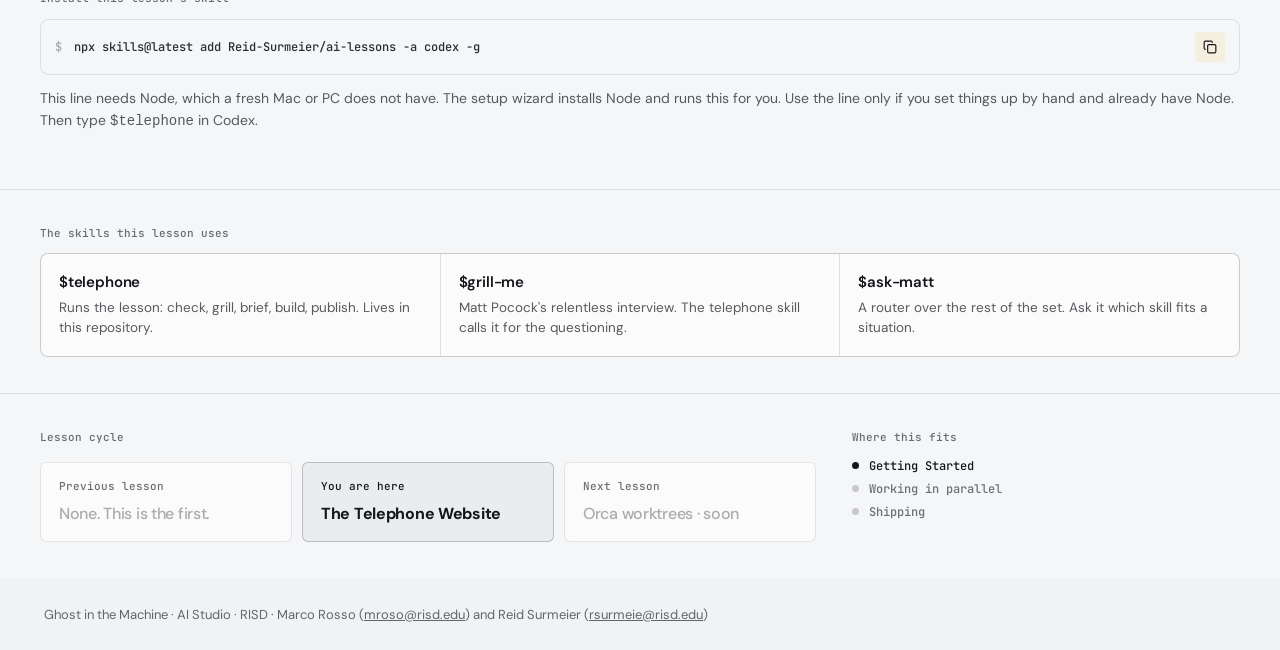
==== commit 2d460982: "Terminal figure without the fake title bar Co-Authored-By: Claude Fable 5.1 <noreply@anthropic.com> " ====
--- a/telephone/index.html
+++ b/telephone/index.html
@@ -70,7 +70,7 @@
 <h2 id="walkthrough"><a href="#walkthrough">What the wizard looks like</a></h2>
 <p>Each stage clears the screen, so you only ever see the current step: a title with the stage number, a line or two on what is happening, the page it opened for you, and a prompt. This is stage 6, the one people ask about most.</p>
 <figure>
-<img src="img/wizard-token.png" alt="Terminal showing stage 6 of the setup wizard, the GitHub token" width="860" height="418">
+<img src="img/wizard-token.png" alt="Terminal showing stage 6 of the setup wizard, the GitHub token" width="860" height="417">
 <figcaption>Stage 6. The wizard opens GitHub's new token page and lists what to set: the name, 30 days, all repositories, and the three permissions Administration, Contents and Pages at Read and write. GitHub shows the token once. Copy it, paste it at the prompt, press Return. Nothing appears while you paste. gh then reports that you are logged in and shows the token masked with stars. Windows shows the same stages with the same words.</figcaption>
 </figure>
 
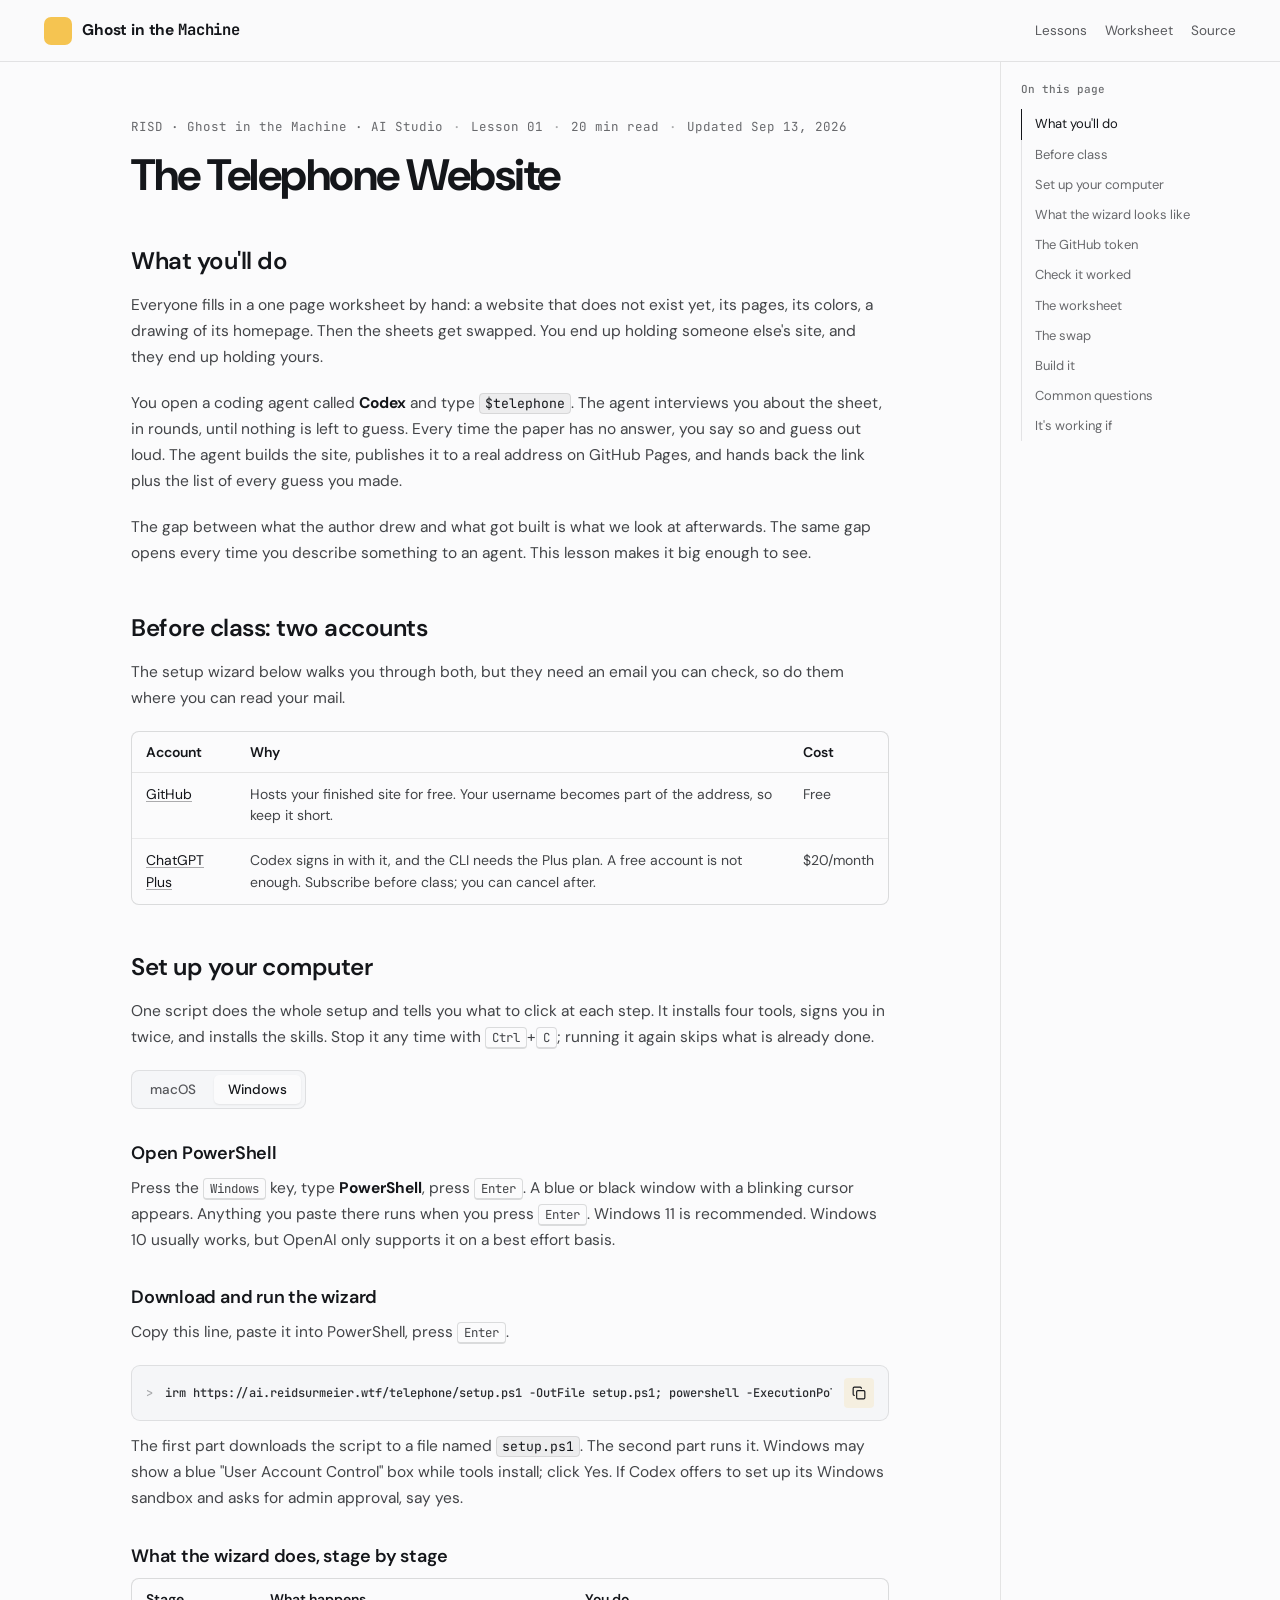
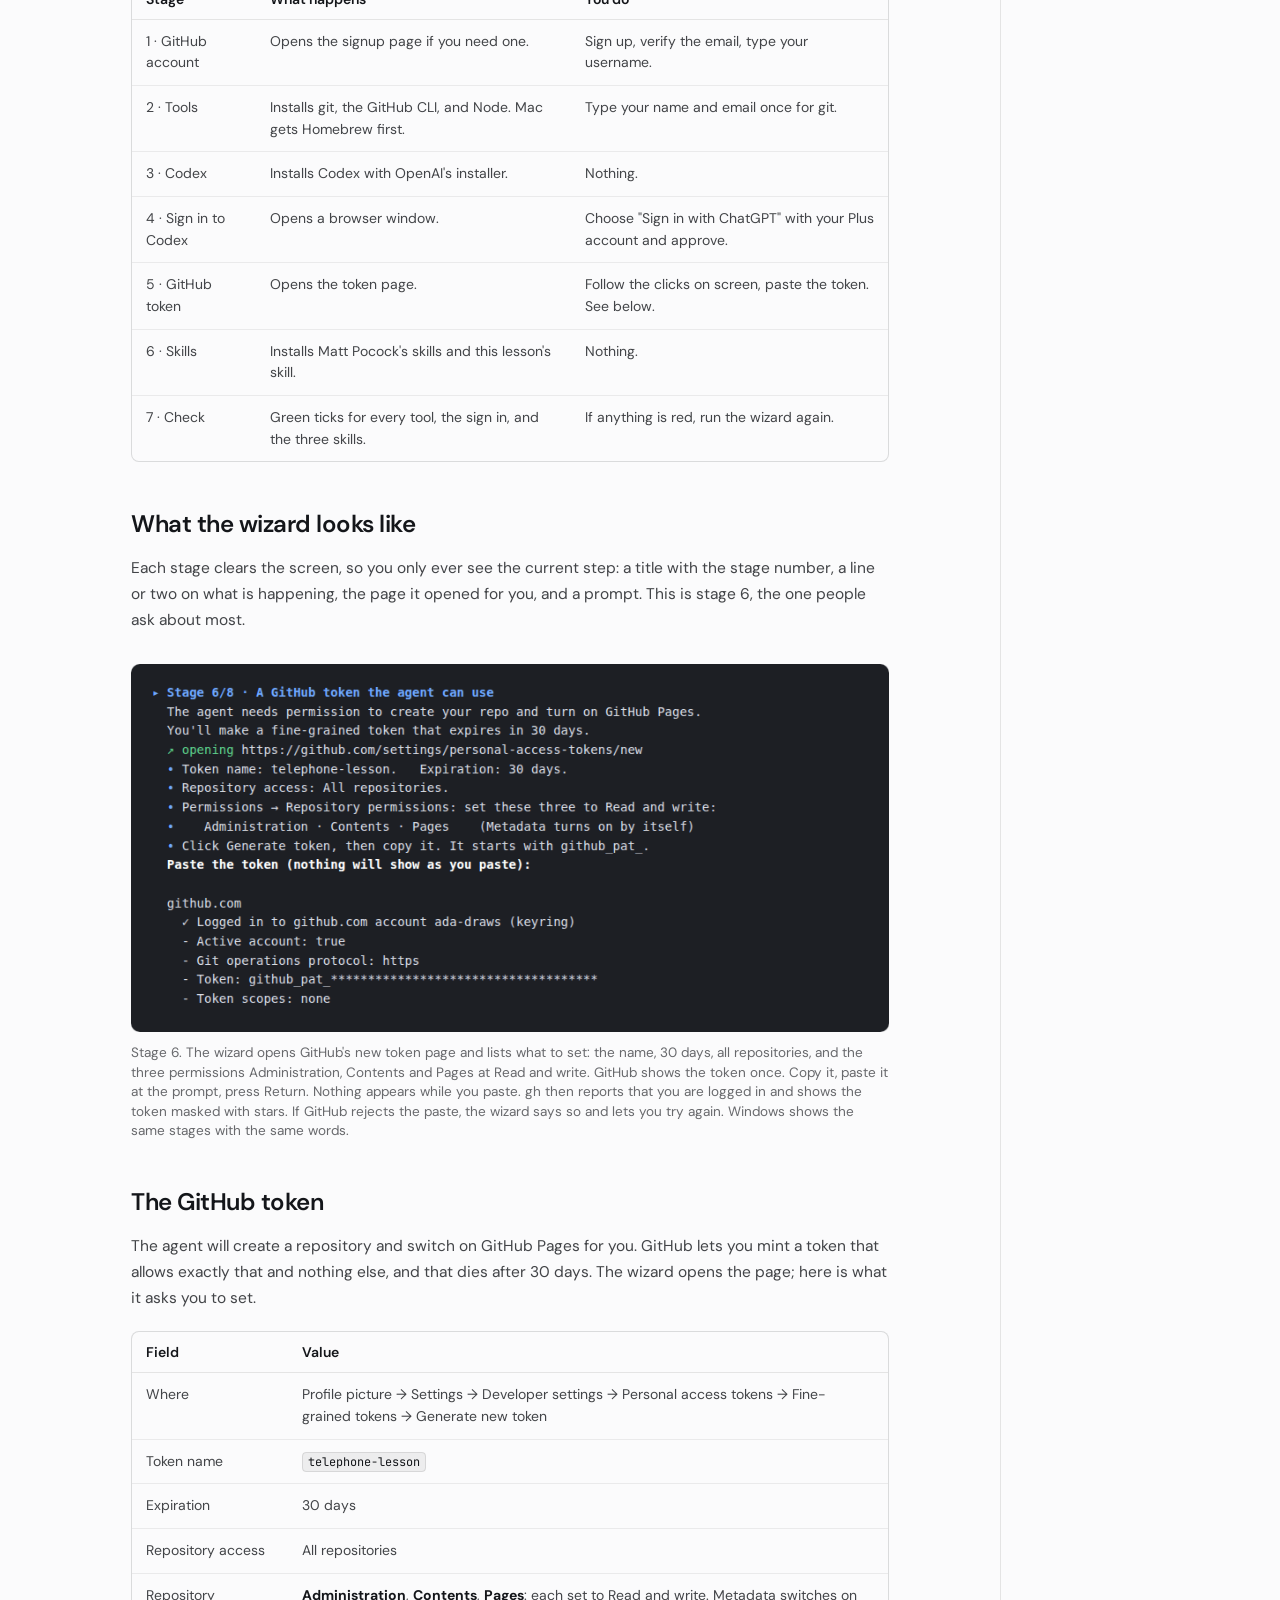
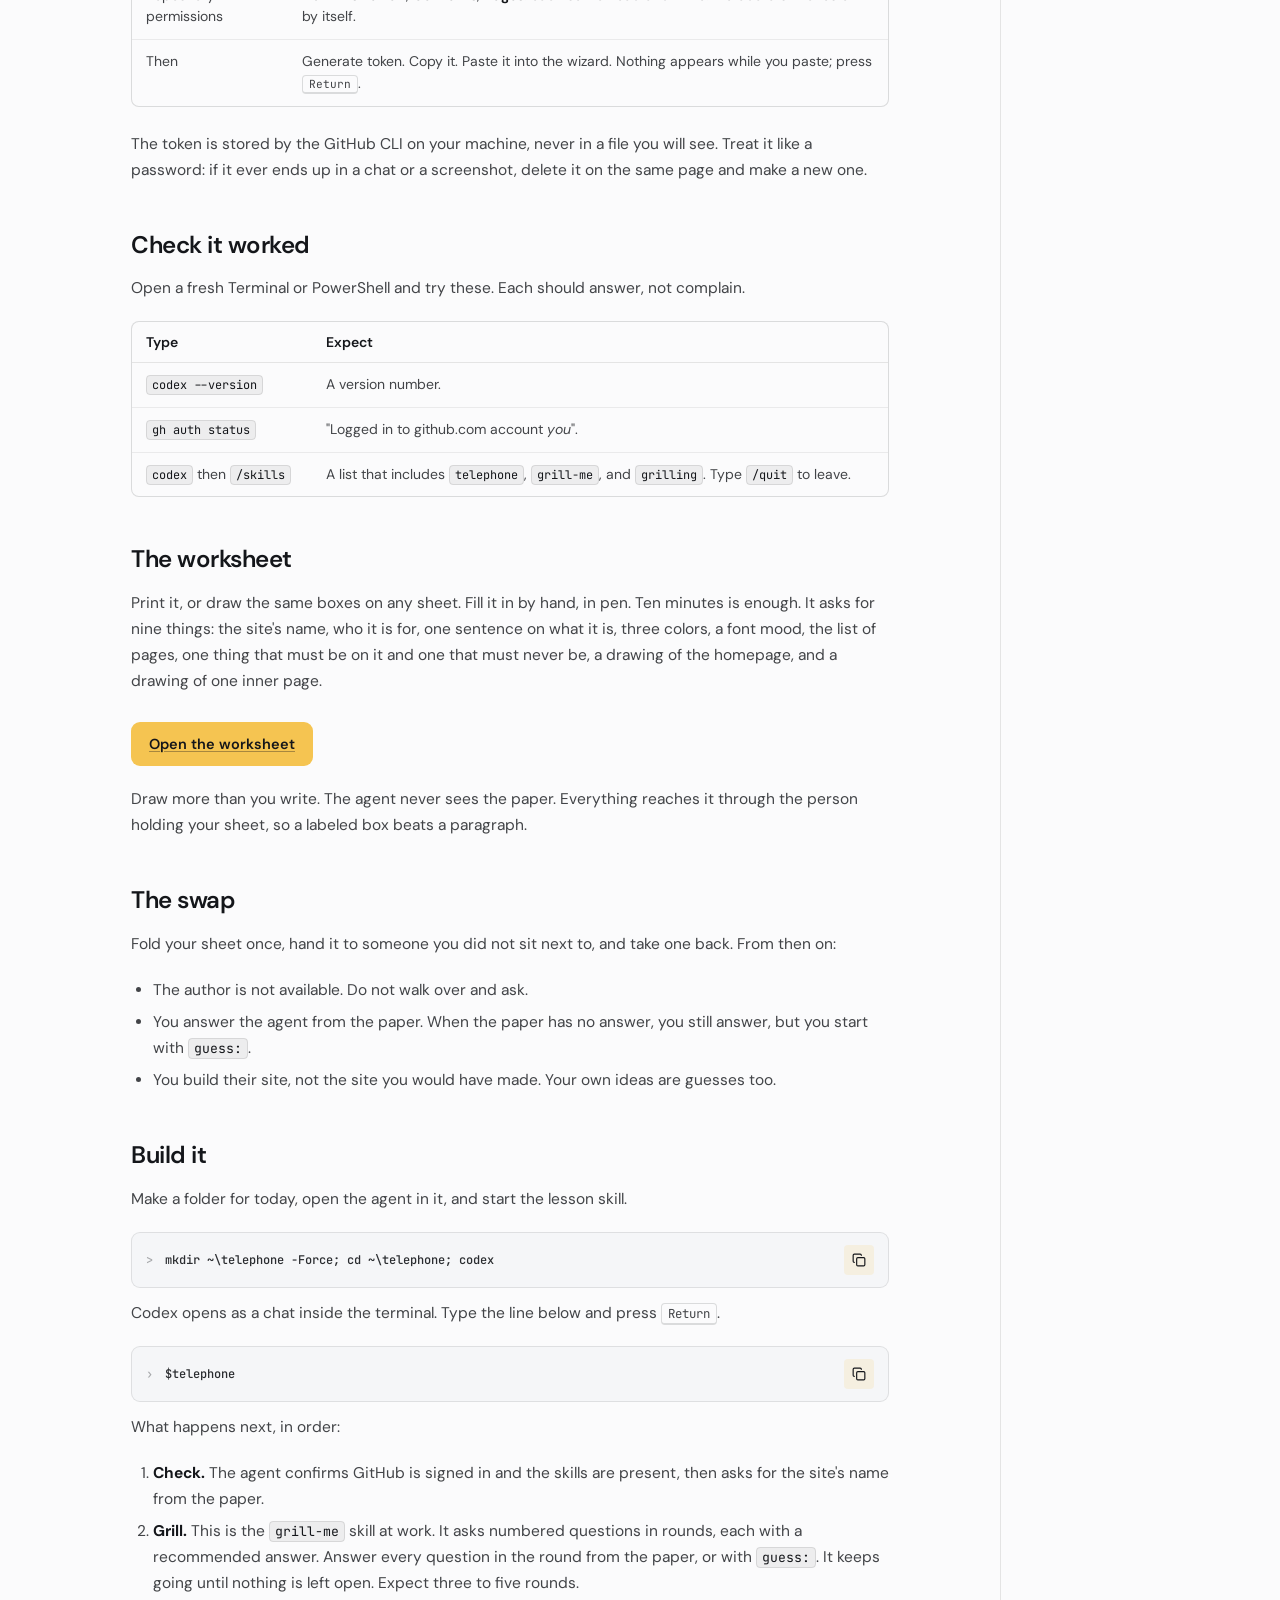
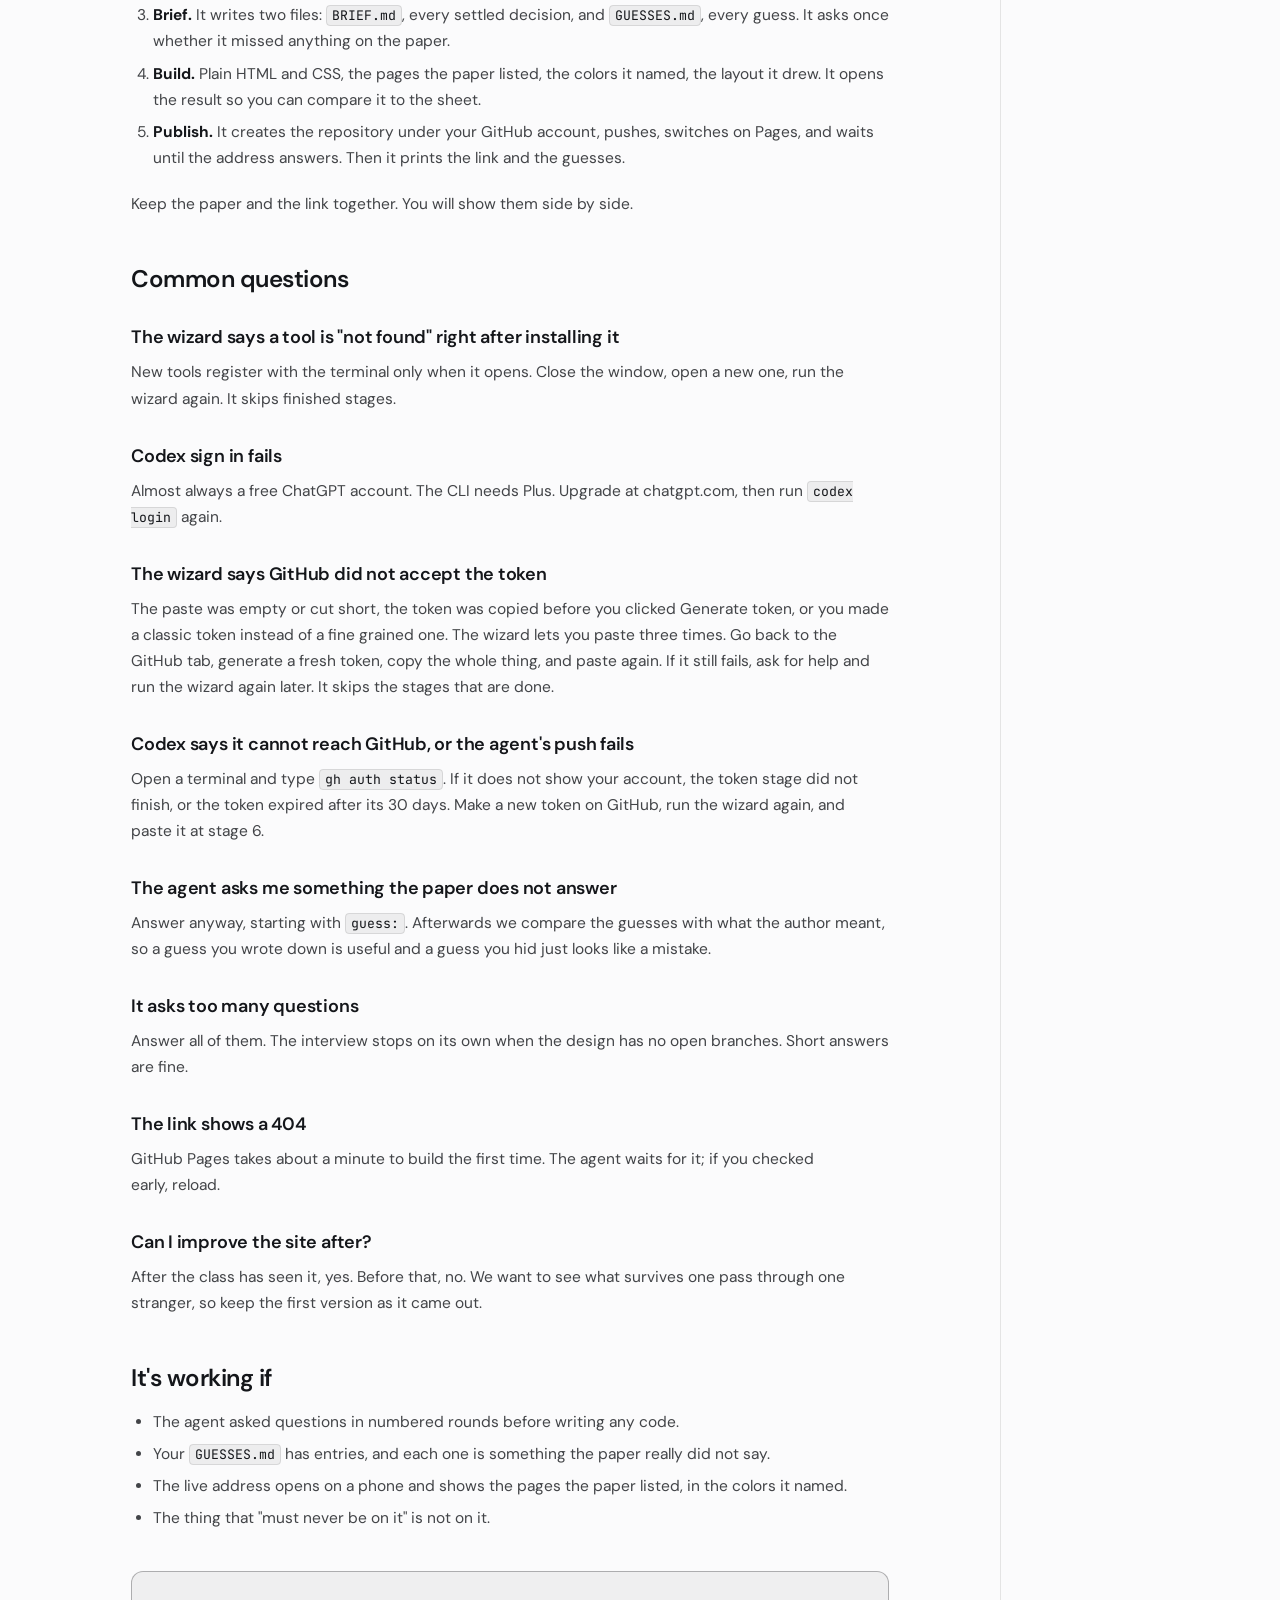
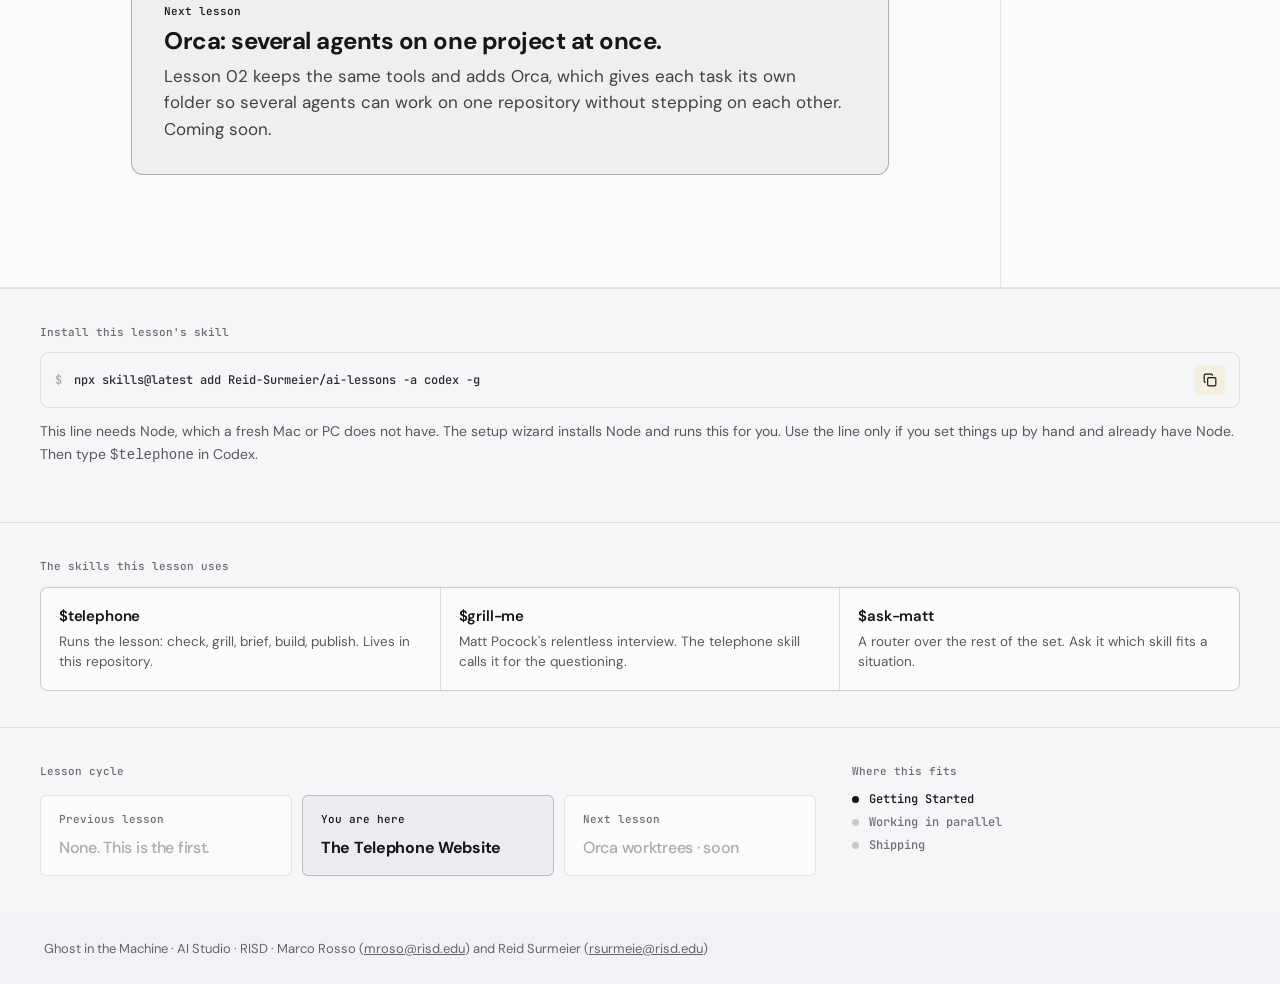
==== commit 9e1ff306: "Token paste retries in both wizards; Windows wizard ASCII and stderr safe on PowerShell 5.1; token F" ====
--- a/telephone/index.html
+++ b/telephone/index.html
@@ -2,7 +2,7 @@
 <html lang="en"><head><meta charset="utf-8"><meta name="viewport" content="width=device-width,initial-scale=1">
 <title>The Telephone Website · Ghost in the Machine</title>
 <meta name="description" content="Draw a website on paper, hand it to a stranger, and watch an agent build what they read.">
-<link rel="stylesheet" href="../assets/ah.css">
+<link rel="stylesheet" href="../assets/ah.css?v=4">
 </head><body>
 <header class="ah-header">
   <a class="ah-brand" href="../"><span class="mark"></span><span>Ghost in the <span class="mono">Machine</span></span></a>
@@ -71,7 +71,7 @@
 <p>Each stage clears the screen, so you only ever see the current step: a title with the stage number, a line or two on what is happening, the page it opened for you, and a prompt. This is stage 6, the one people ask about most.</p>
 <figure>
 <img src="img/wizard-token.png" alt="Terminal showing stage 6 of the setup wizard, the GitHub token" width="860" height="417">
-<figcaption>Stage 6. The wizard opens GitHub's new token page and lists what to set: the name, 30 days, all repositories, and the three permissions Administration, Contents and Pages at Read and write. GitHub shows the token once. Copy it, paste it at the prompt, press Return. Nothing appears while you paste. gh then reports that you are logged in and shows the token masked with stars. Windows shows the same stages with the same words.</figcaption>
+<figcaption>Stage 6. The wizard opens GitHub's new token page and lists what to set: the name, 30 days, all repositories, and the three permissions Administration, Contents and Pages at Read and write. GitHub shows the token once. Copy it, paste it at the prompt, press Return. Nothing appears while you paste. gh then reports that you are logged in and shows the token masked with stars. If GitHub rejects the paste, the wizard says so and lets you try again. Windows shows the same stages with the same words.</figcaption>
 </figure>
 
 <h2 id="token"><a href="#token">The GitHub token</a></h2>
@@ -136,6 +136,10 @@
 <p>New tools register with the terminal only when it opens. Close the window, open a new one, run the wizard again. It skips finished stages.</p>
 <h3>Codex sign in fails</h3>
 <p>Almost always a free ChatGPT account. The CLI needs Plus. Upgrade at chatgpt.com, then run <code>codex login</code> again.</p>
+<h3>The wizard says GitHub did not accept the token</h3>
+<p>The paste was empty or cut short, the token was copied before you clicked Generate token, or you made a classic token instead of a fine grained one. The wizard lets you paste three times. Go back to the GitHub tab, generate a fresh token, copy the whole thing, and paste again. If it still fails, ask for help and run the wizard again later. It skips the stages that are done.</p>
+<h3>Codex says it cannot reach GitHub, or the agent's push fails</h3>
+<p>Open a terminal and type <code>gh auth status</code>. If it does not show your account, the token stage did not finish, or the token expired after its 30 days. Make a new token on GitHub, run the wizard again, and paste it at stage 6.</p>
 <h3>The agent asks me something the paper does not answer</h3>
 <p>Answer anyway, starting with <code>guess:</code>. Afterwards we compare the guesses with what the author meant, so a guess you wrote down is useful and a guess you hid just looks like a mistake.</p>
 <h3>It asks too many questions</h3>
@@ -215,5 +219,5 @@
 </div></section>
 
 <footer class="ah-footer">Ghost in the Machine · AI Studio · RISD · Marco Rosso (<a href="mailto:mroso@risd.edu">mroso@risd.edu</a>) and Reid Surmeier (<a href="mailto:rsurmeie@risd.edu">rsurmeie@risd.edu</a>)</footer>
-<script src="../assets/ah.js"></script>
+<script src="../assets/ah.js?v=4"></script>
 </body></html>
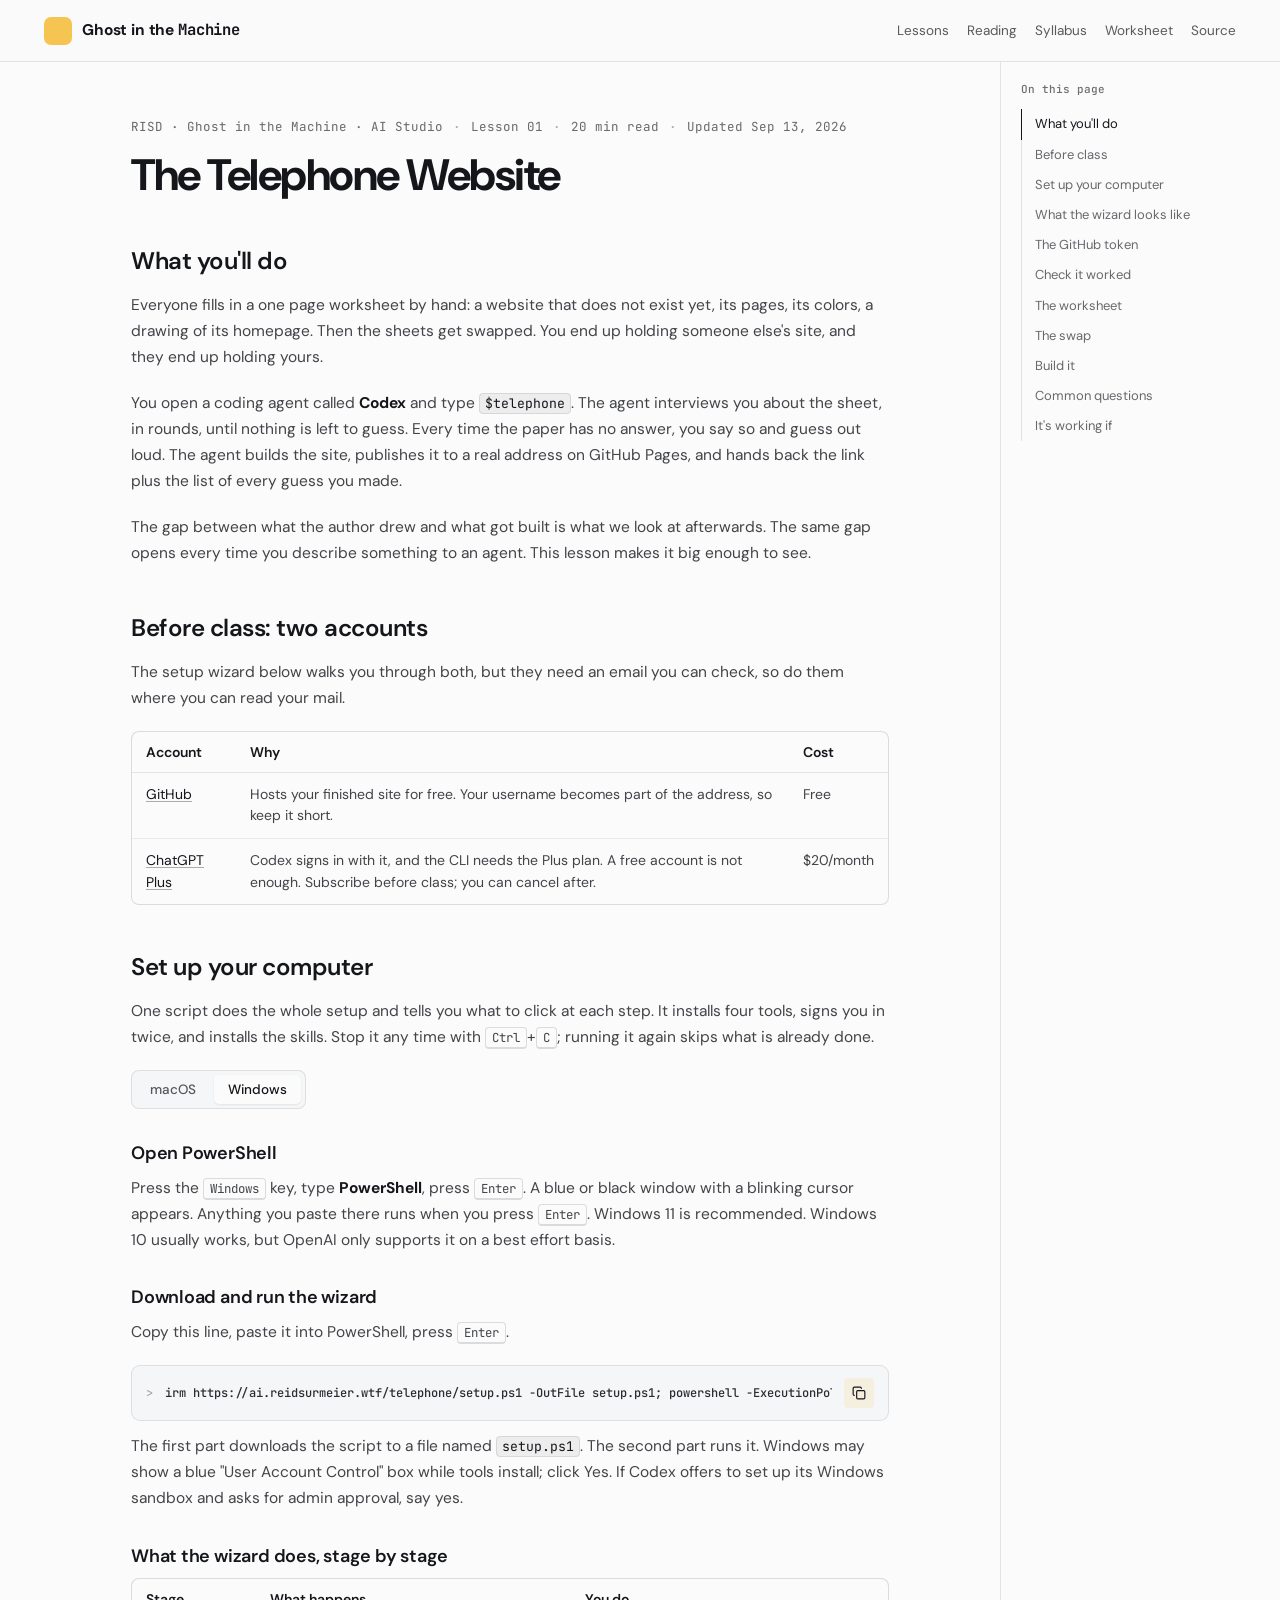
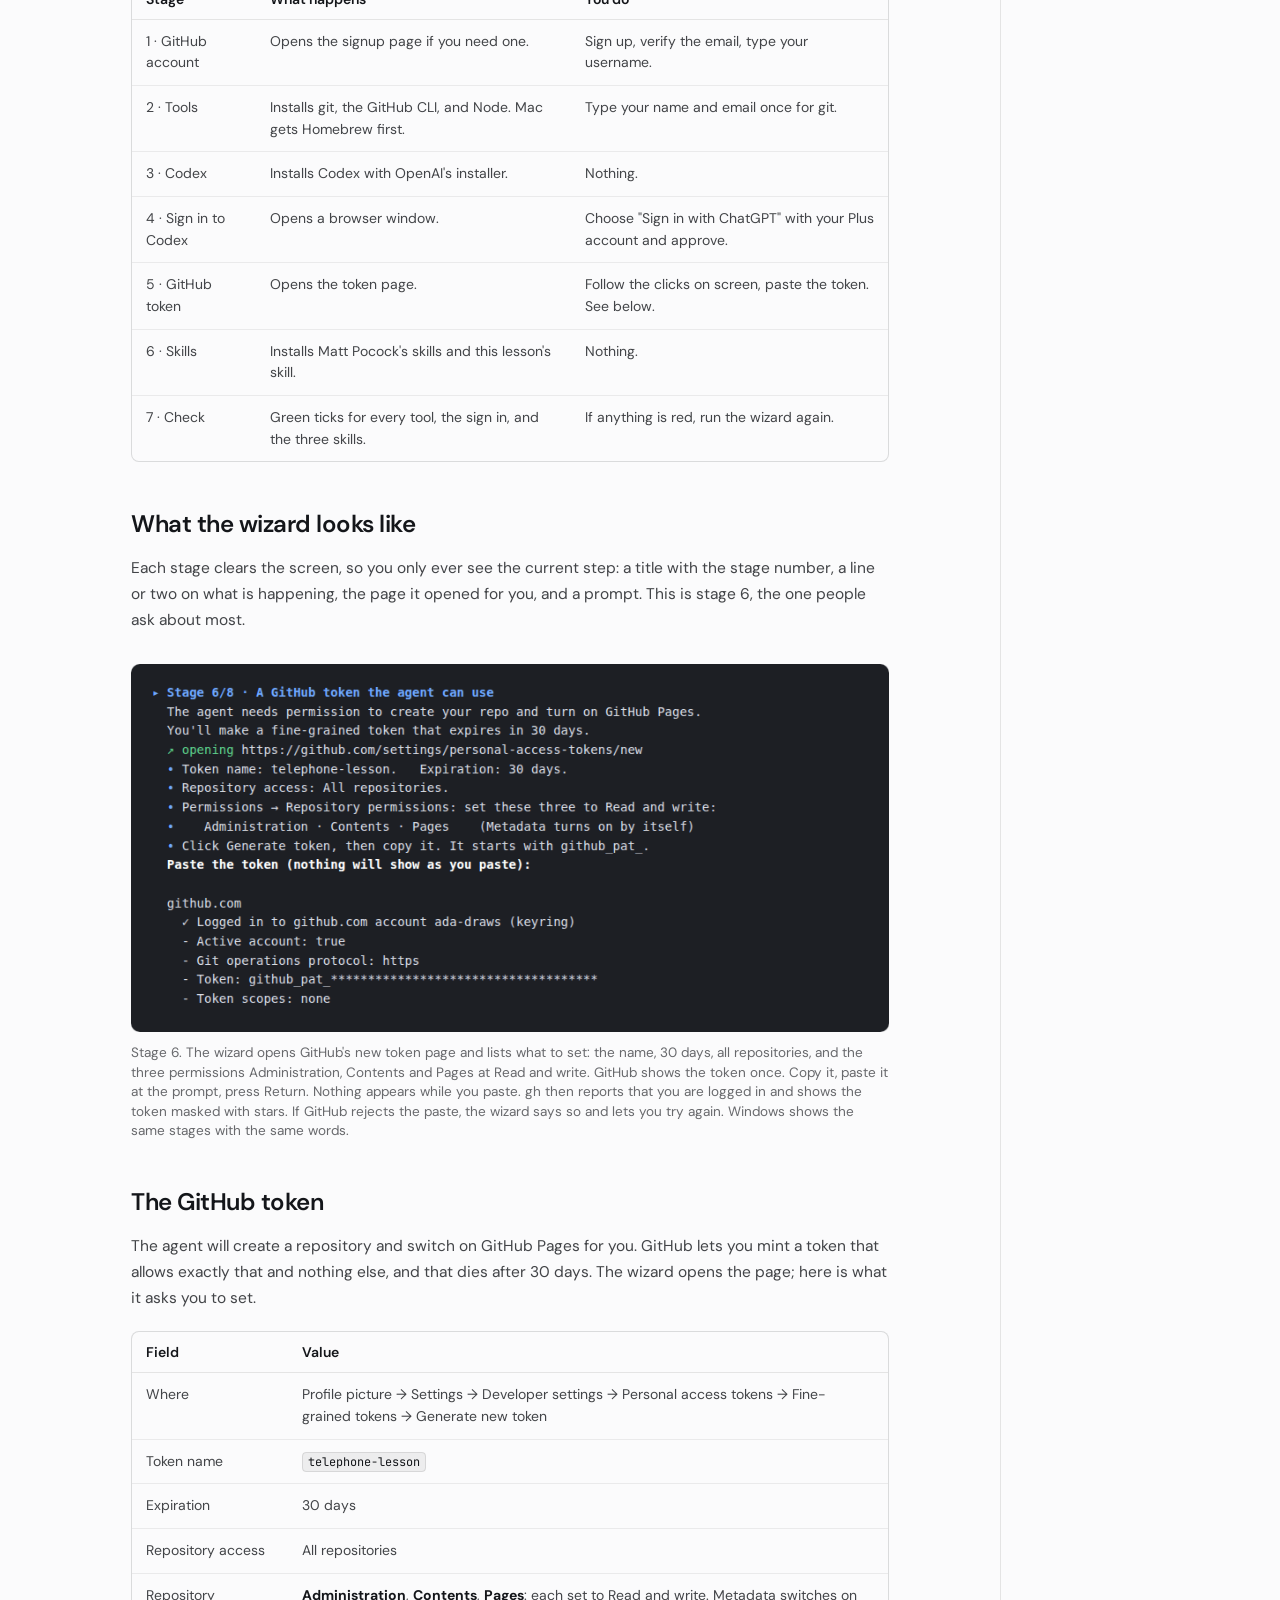
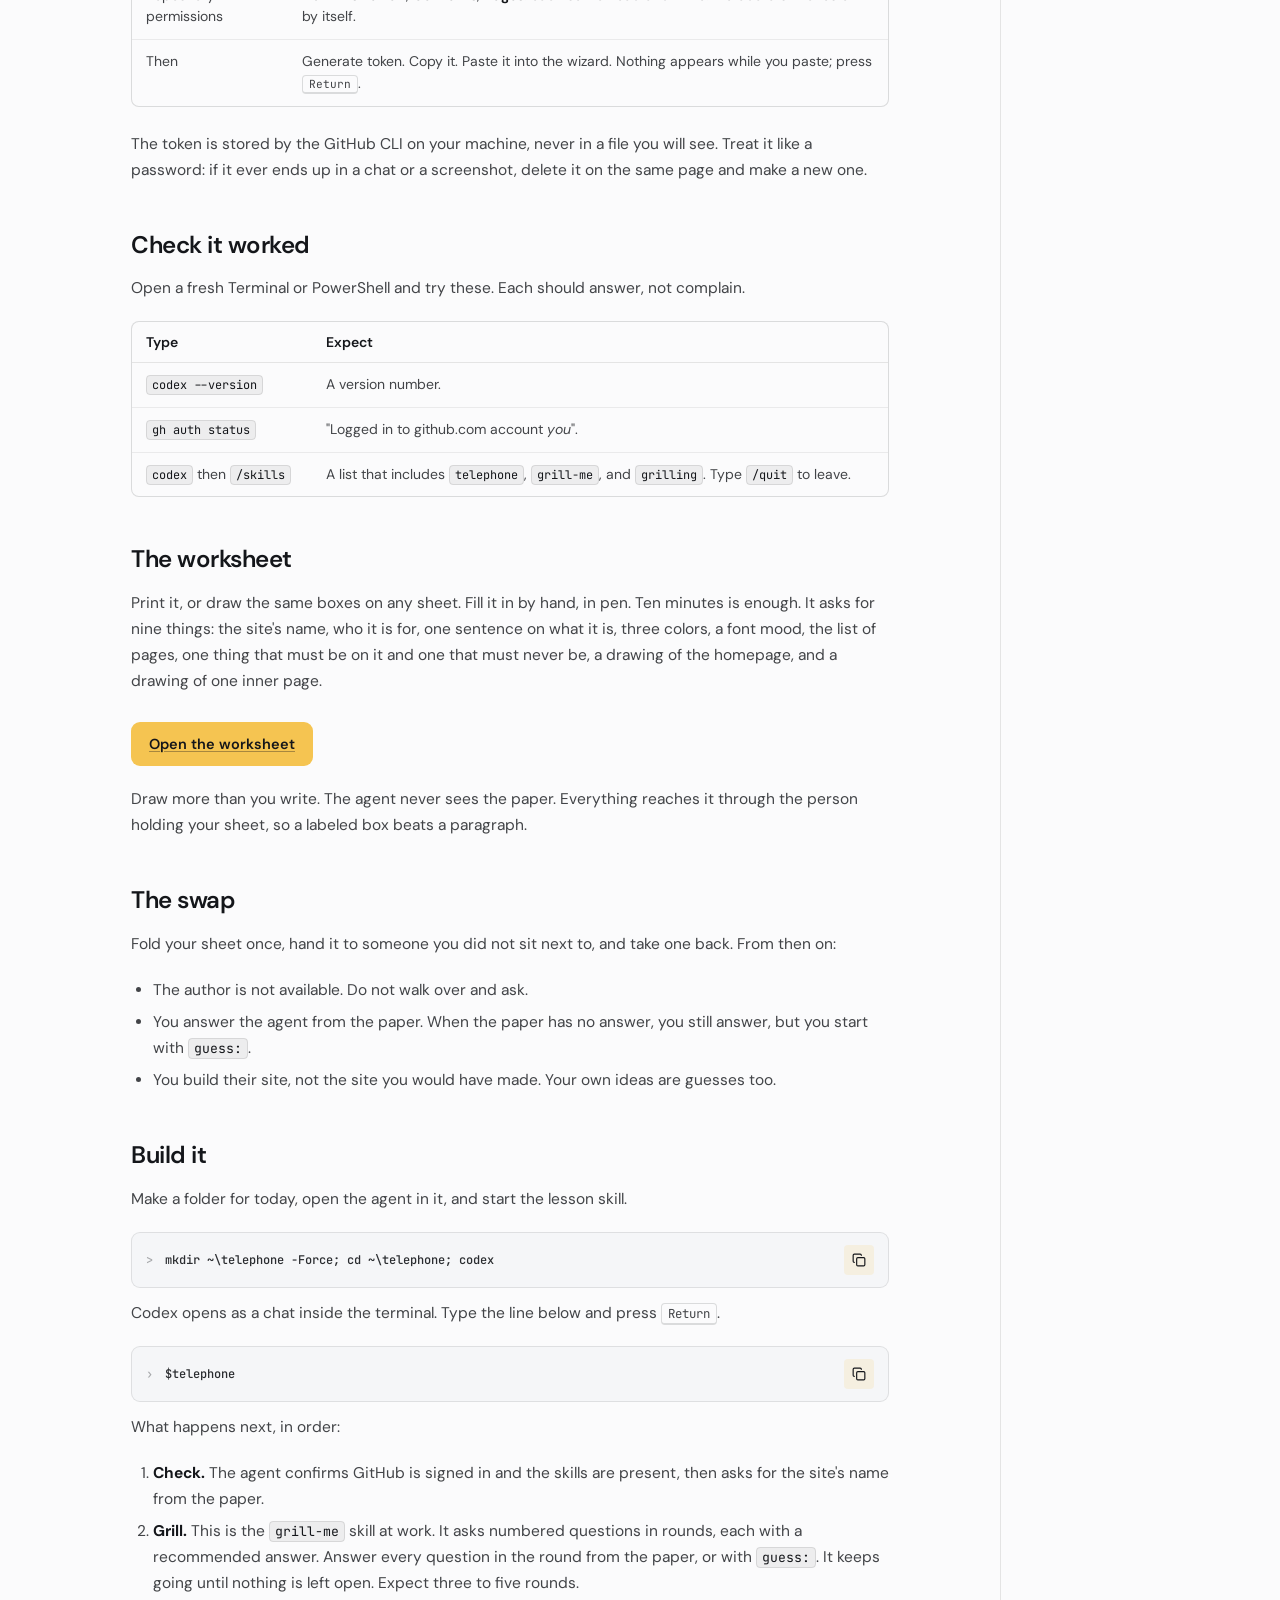
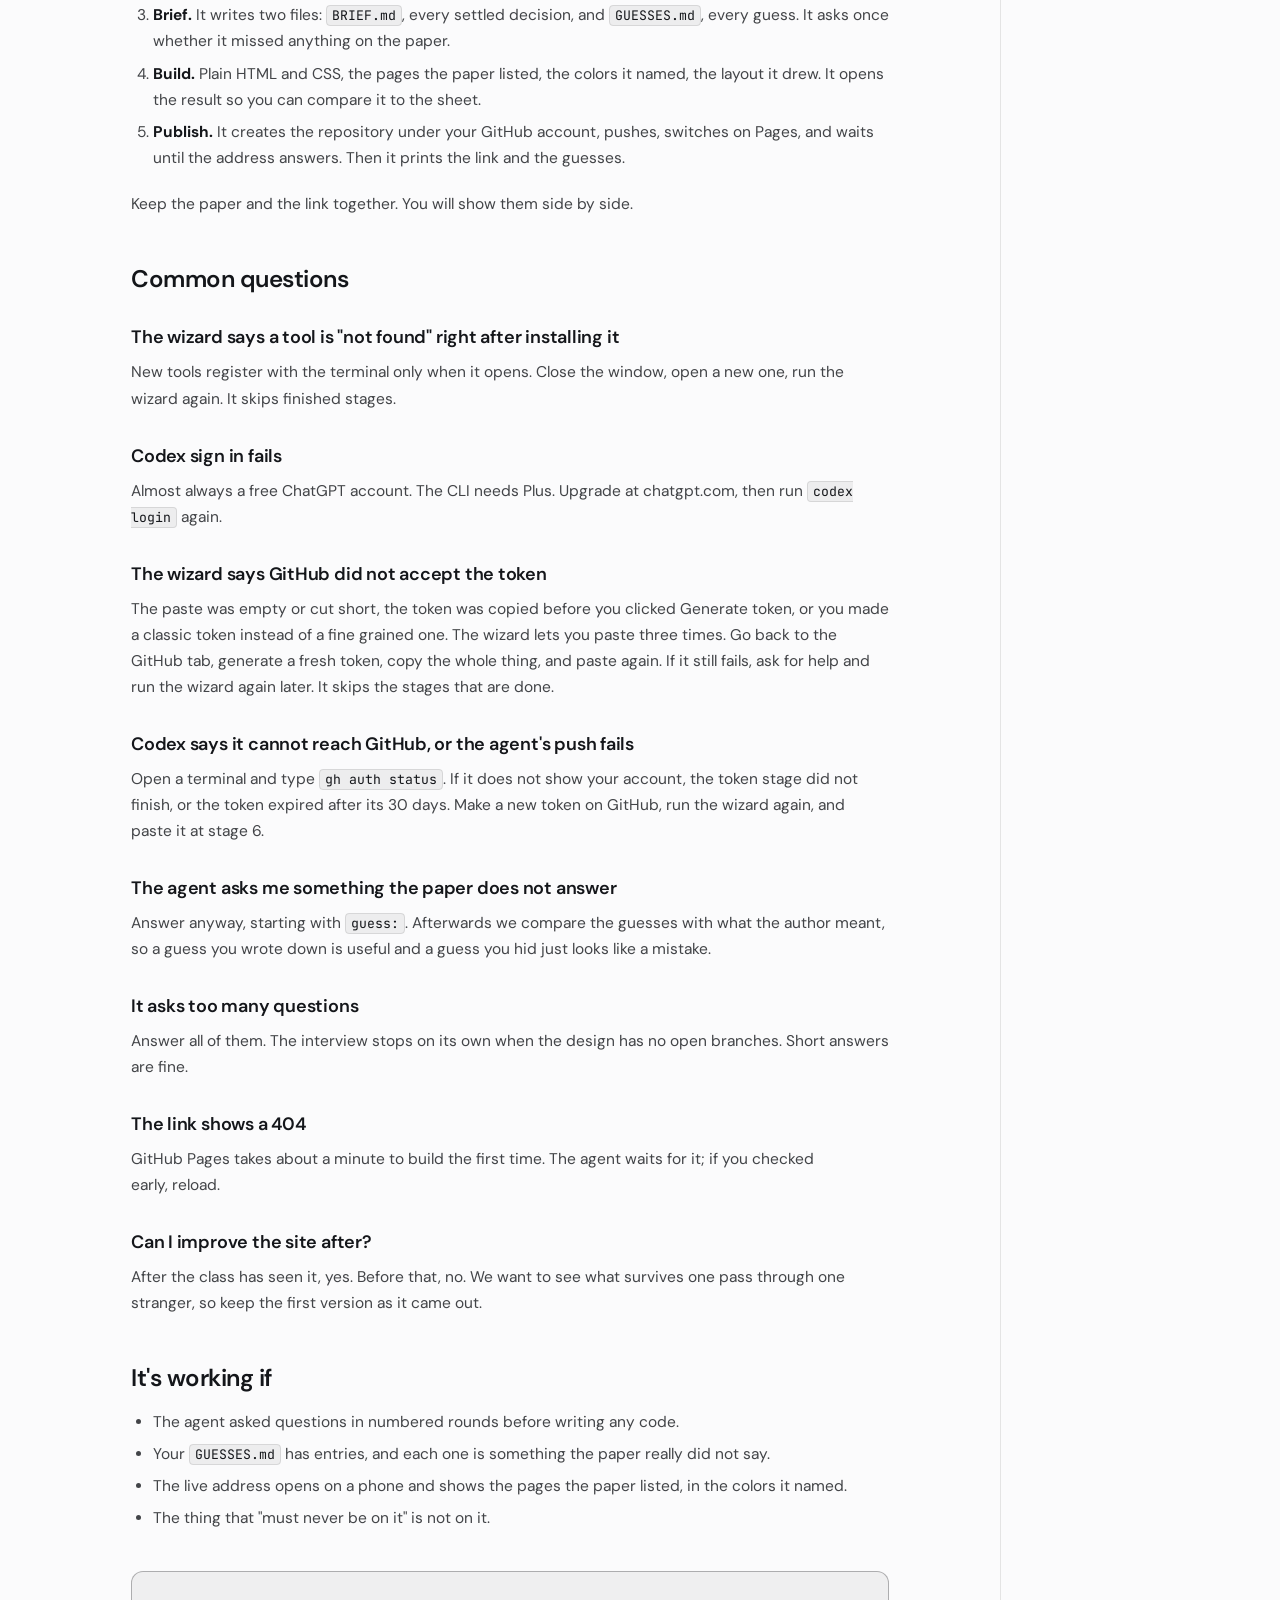
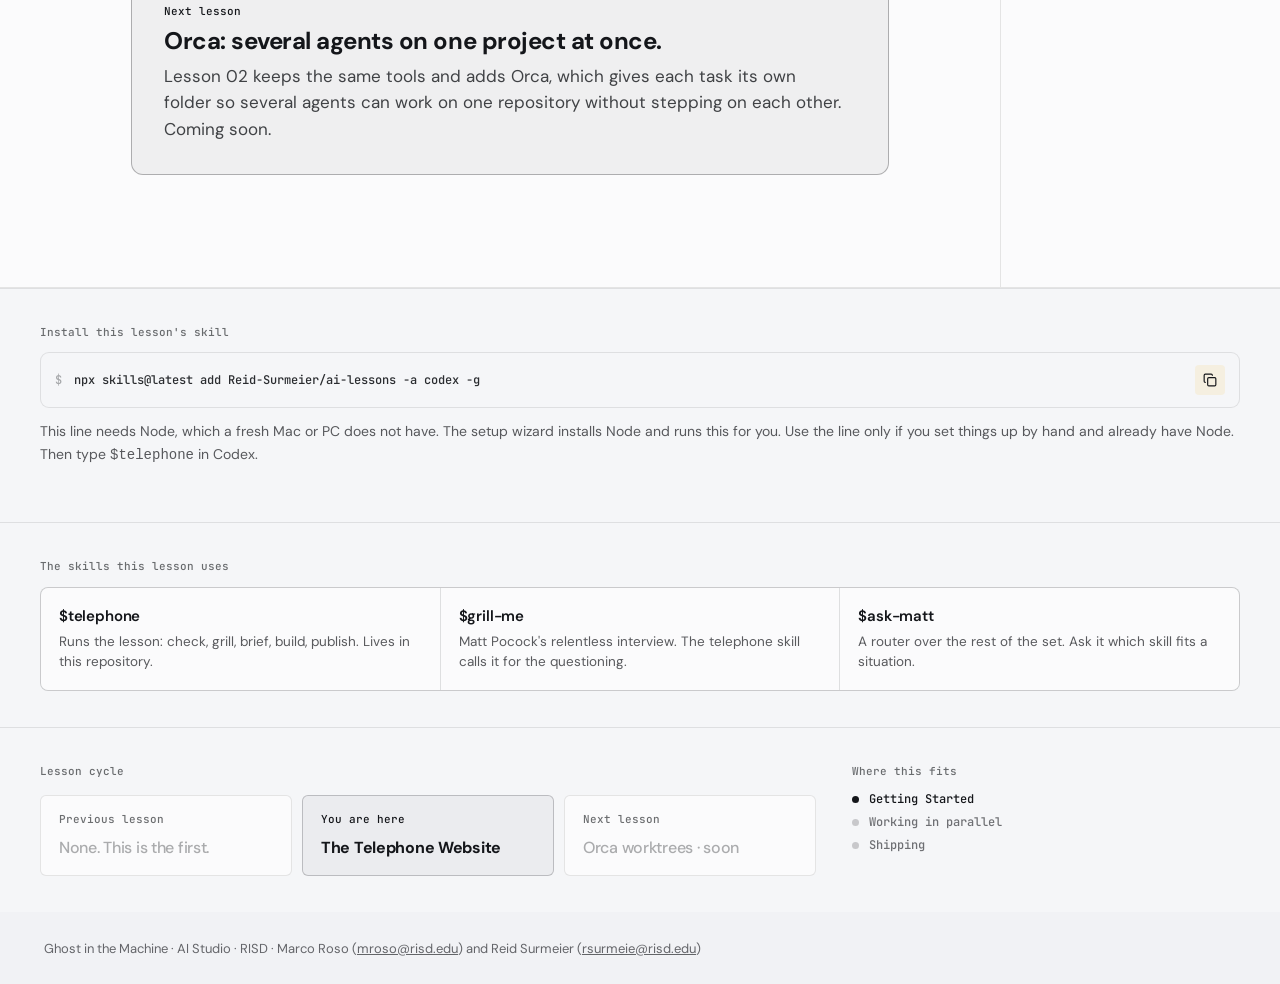
==== commit c0df19af: "Syllabus page from the PDF, Reading section on the front page, Roso spelling Co-Authored-By: Claude " ====
--- a/telephone/index.html
+++ b/telephone/index.html
@@ -6,7 +6,7 @@
 </head><body>
 <header class="ah-header">
   <a class="ah-brand" href="../"><span class="mark"></span><span>Ghost in the <span class="mono">Machine</span></span></a>
-  <nav class="ah-nav" aria-label="Primary"><a href="../">Lessons</a><a href="worksheet.html">Worksheet</a><a href="https://github.com/Reid-Surmeier/ai-lessons">Source</a></nav>
+  <nav class="ah-nav" aria-label="Primary"><a href="../">Lessons</a><a href="../#reading">Reading</a><a href="../syllabus.html">Syllabus</a><a href="worksheet.html">Worksheet</a><a href="https://github.com/Reid-Surmeier/ai-lessons">Source</a></nav>
 </header>
 
 <div class="ah-shell"><div class="ah-grid">
@@ -218,6 +218,6 @@
   </div>
 </div></section>
 
-<footer class="ah-footer">Ghost in the Machine · AI Studio · RISD · Marco Rosso (<a href="mailto:mroso@risd.edu">mroso@risd.edu</a>) and Reid Surmeier (<a href="mailto:rsurmeie@risd.edu">rsurmeie@risd.edu</a>)</footer>
+<footer class="ah-footer">Ghost in the Machine · AI Studio · RISD · Marco Roso (<a href="mailto:mroso@risd.edu">mroso@risd.edu</a>) and Reid Surmeier (<a href="mailto:rsurmeie@risd.edu">rsurmeie@risd.edu</a>)</footer>
 <script src="../assets/ah.js?v=4"></script>
 </body></html>
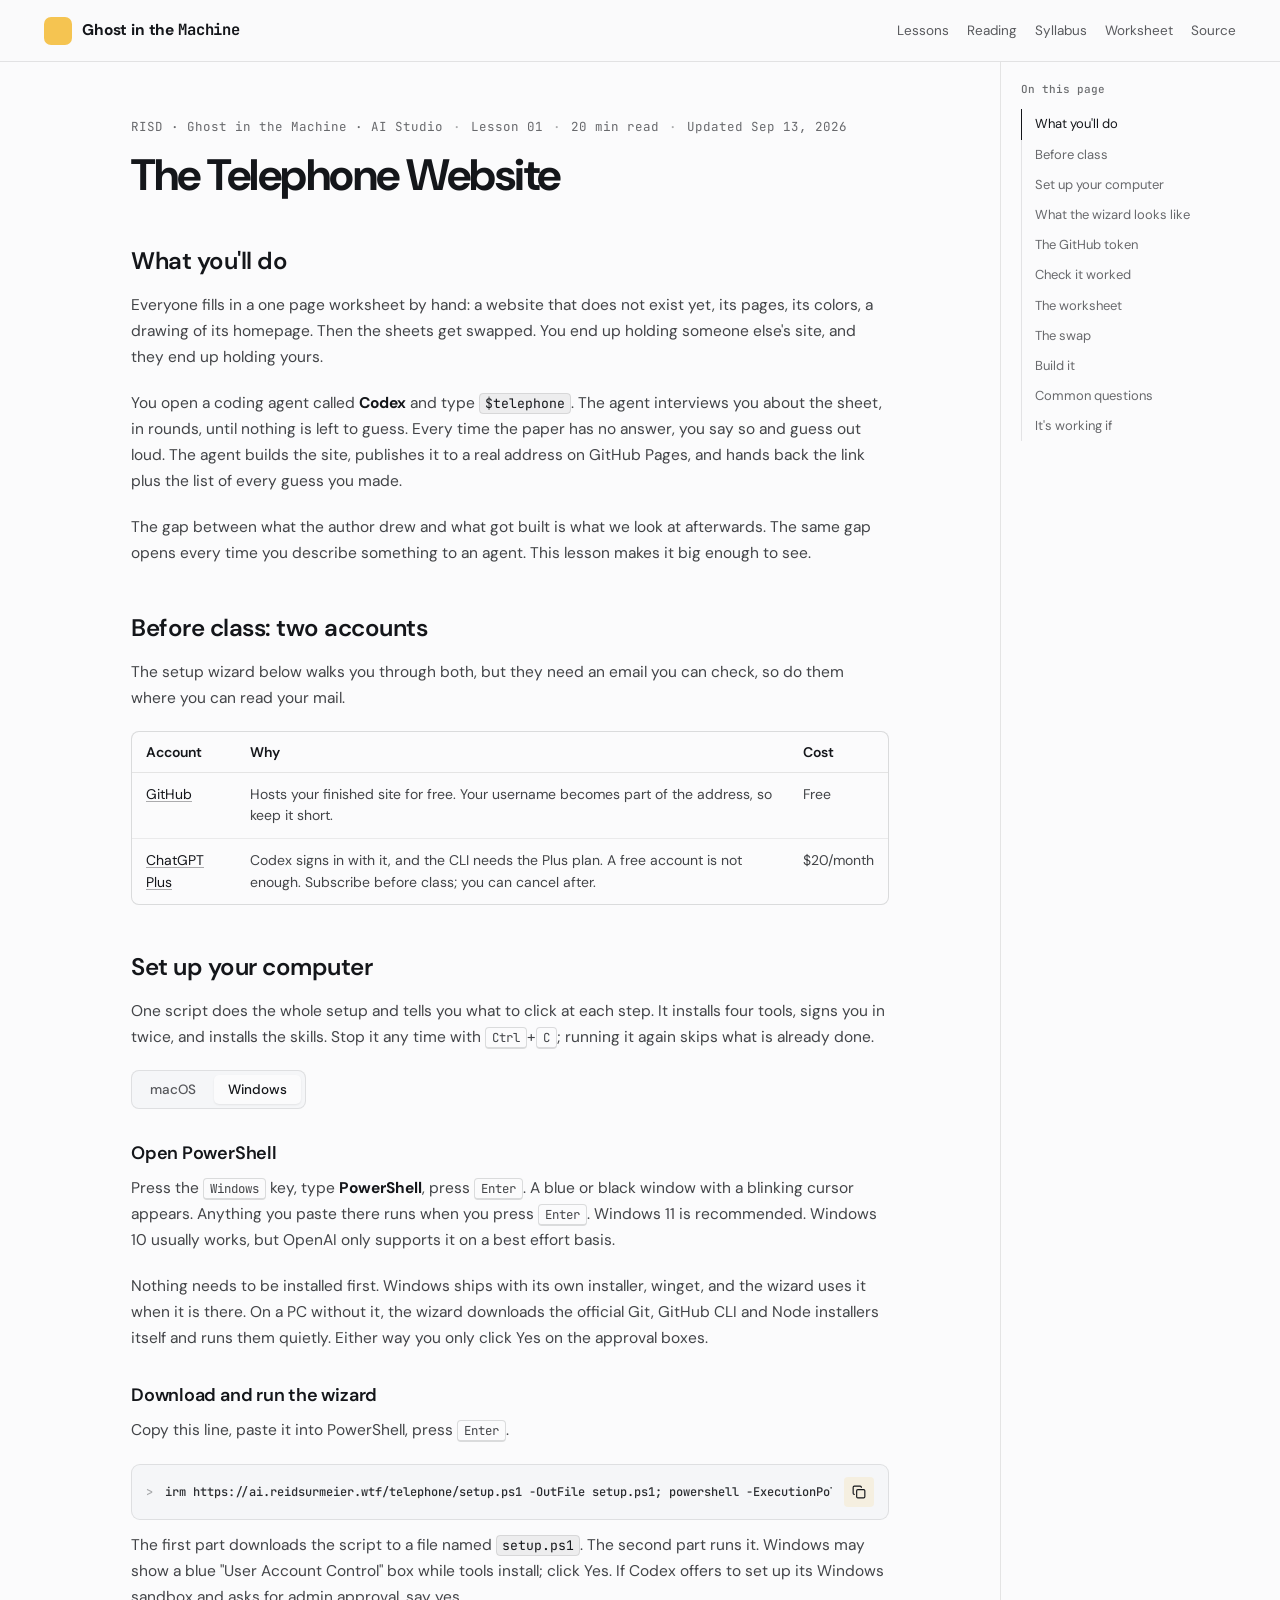
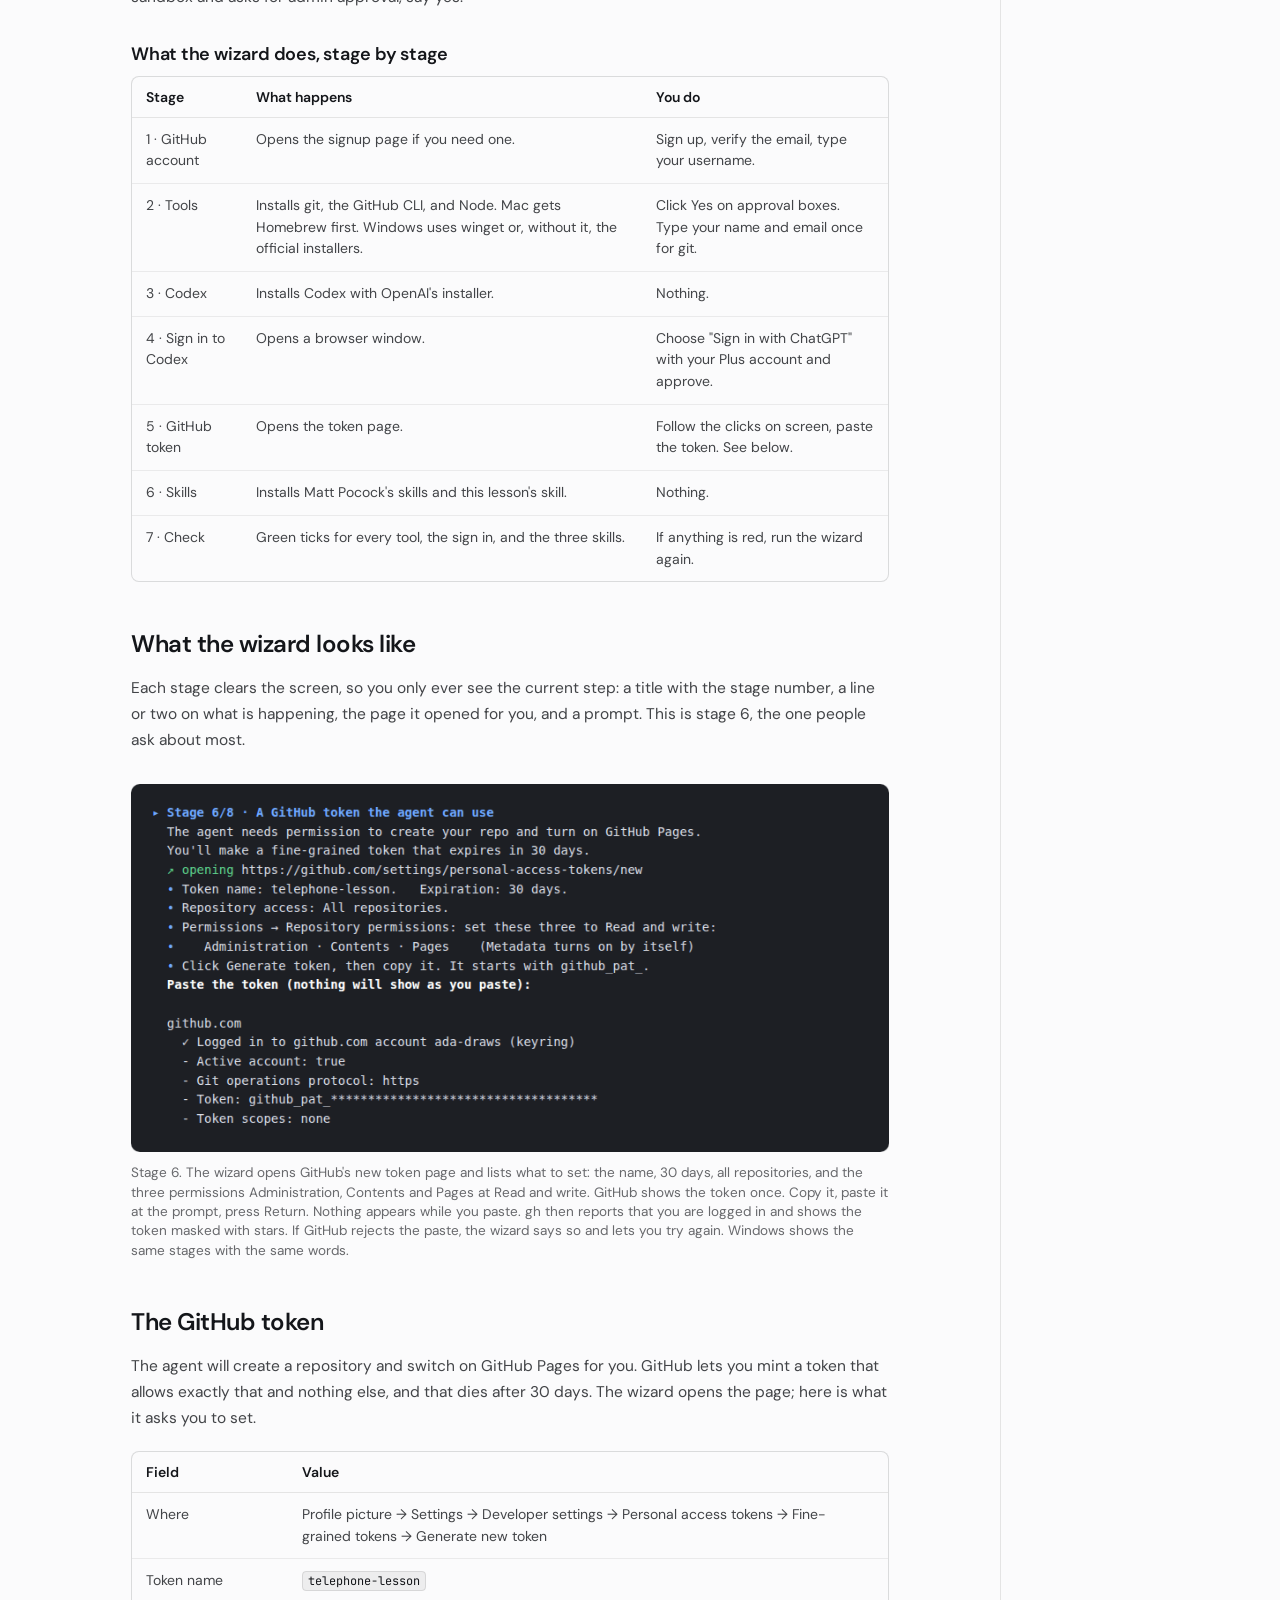
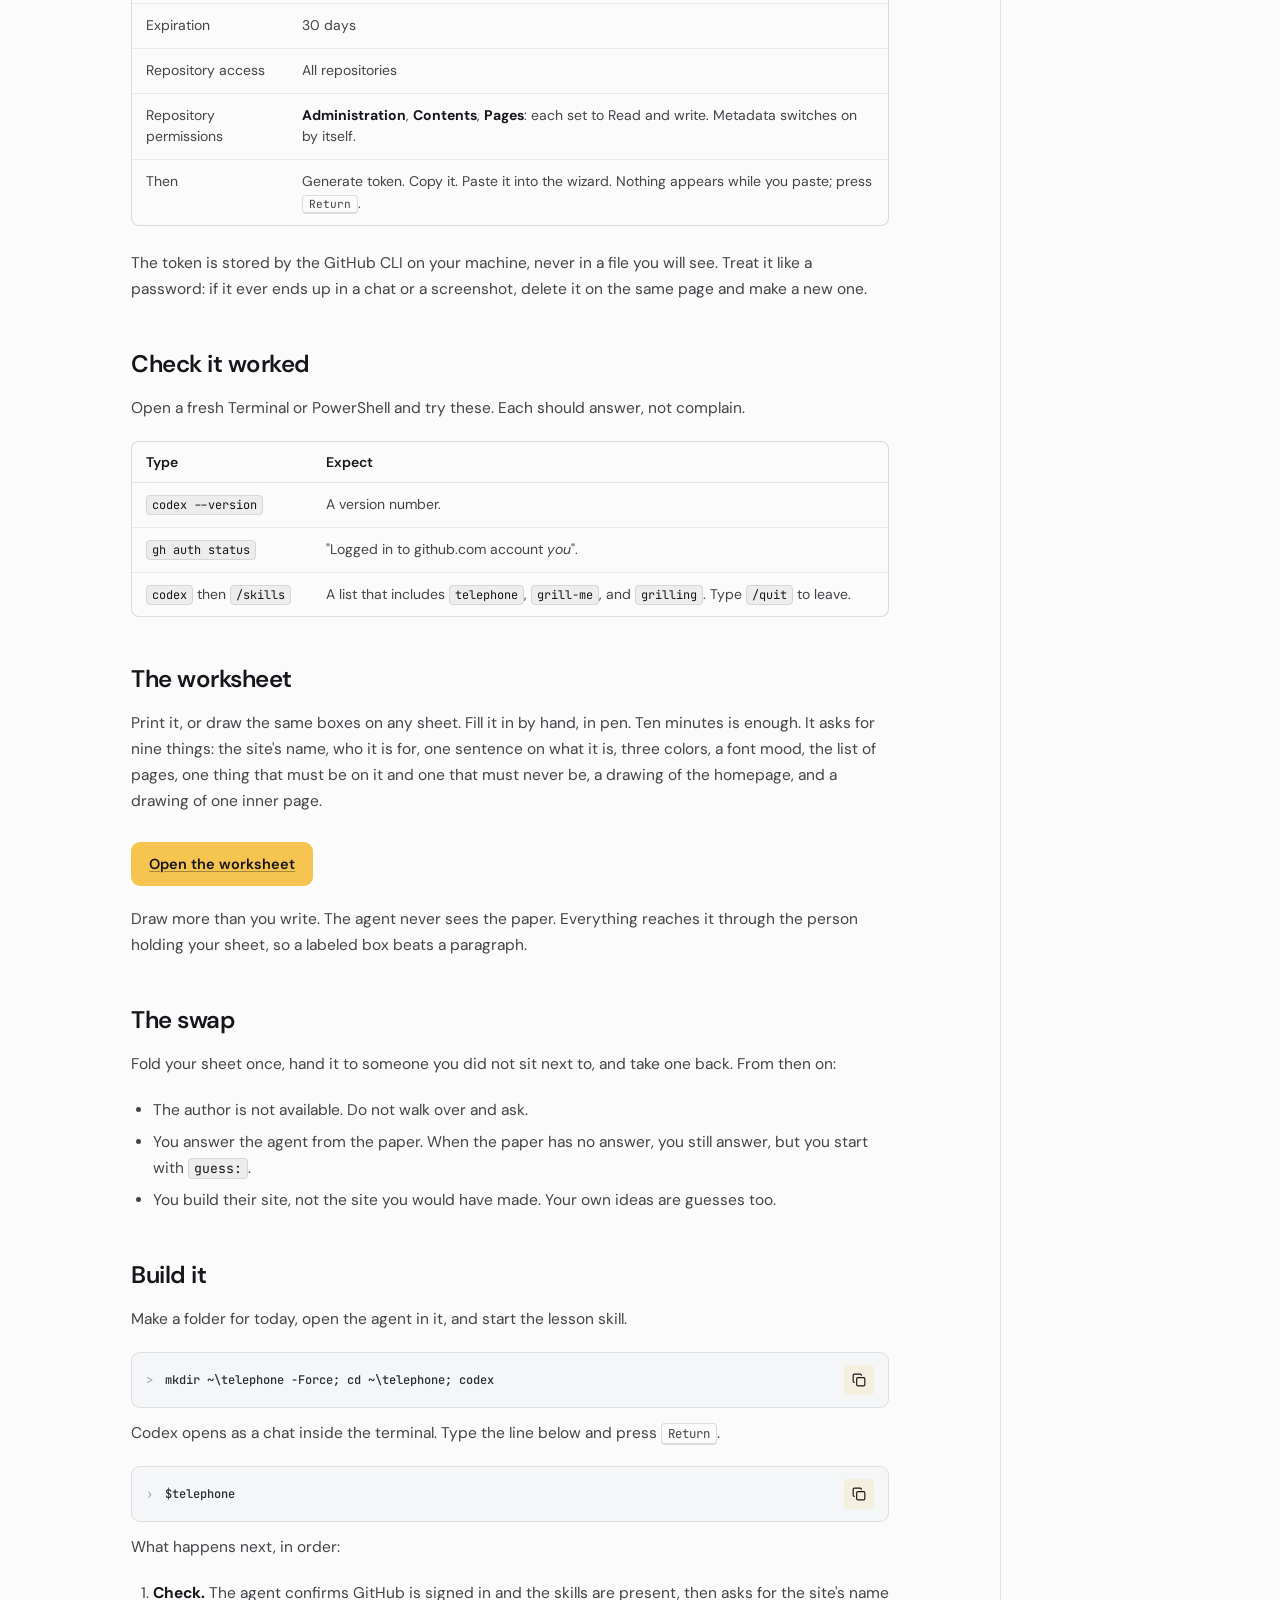
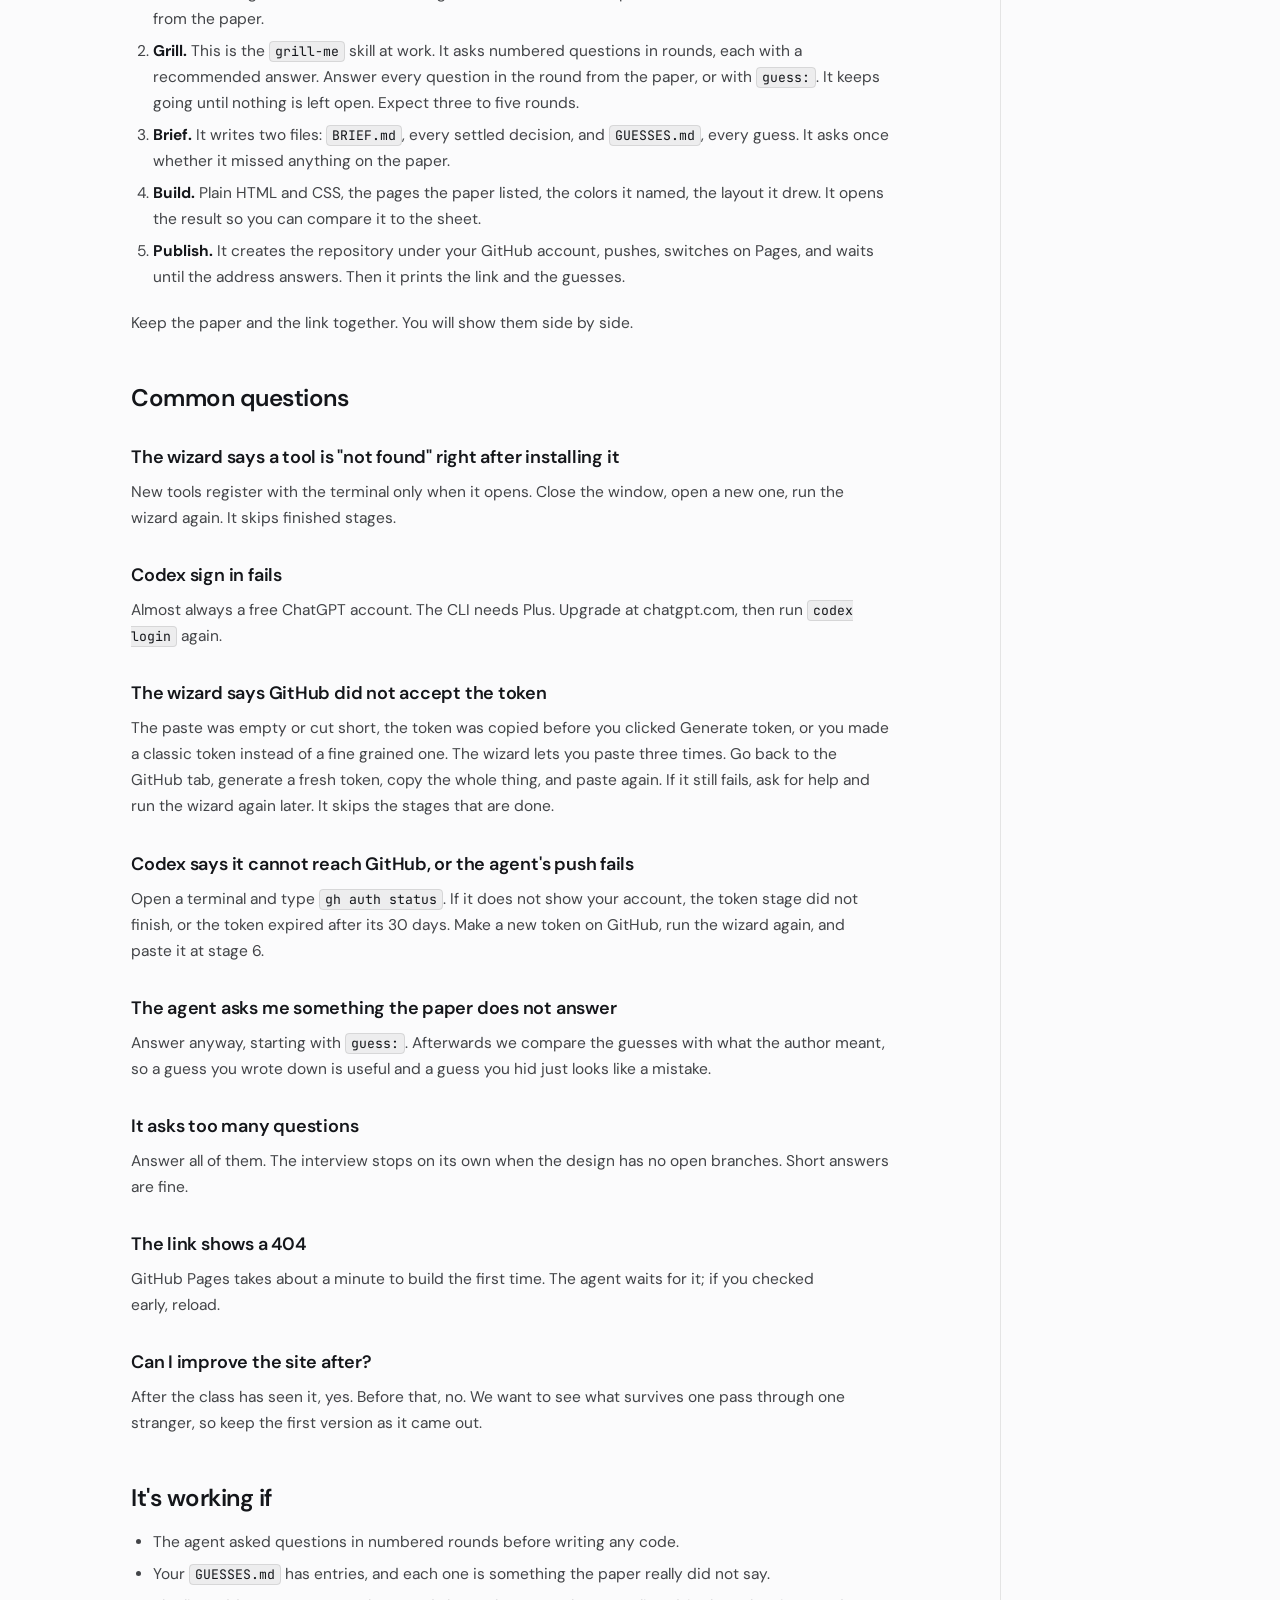
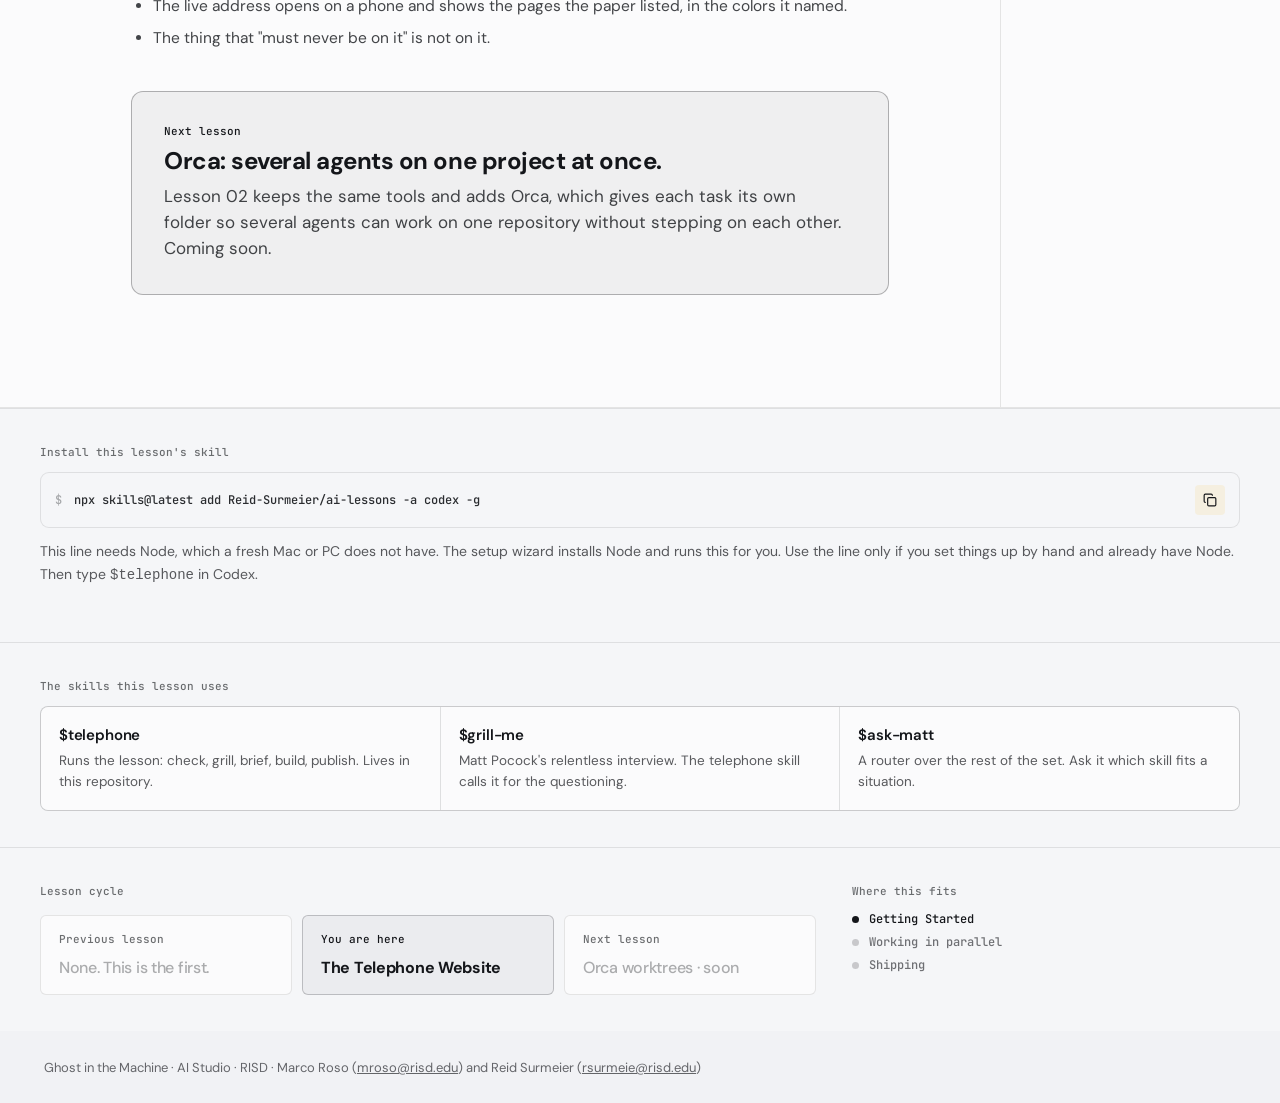
==== commit 827a4da8: "Windows wizard installs Git, gh and Node from official installers when winget is absent; page says n" ====
--- a/telephone/index.html
+++ b/telephone/index.html
@@ -48,6 +48,7 @@
 <div data-os-panel="windows" hidden>
 <h3>Open PowerShell</h3>
 <p>Press the <kbd>Windows</kbd> key, type <strong>PowerShell</strong>, press <kbd>Enter</kbd>. A blue or black window with a blinking cursor appears. Anything you paste there runs when you press <kbd>Enter</kbd>. Windows 11 is recommended. Windows 10 usually works, but OpenAI only supports it on a best effort basis.</p>
+<p>Nothing needs to be installed first. Windows ships with its own installer, winget, and the wizard uses it when it is there. On a PC without it, the wizard downloads the official Git, GitHub CLI and Node installers itself and runs them quietly. Either way you only click Yes on the approval boxes.</p>
 <h3>Download and run the wizard</h3>
 <p>Copy this line, paste it into PowerShell, press <kbd>Enter</kbd>.</p>
 <div class="ah-cmd"><span class="dollar">&gt;</span><code>irm https://ai.reidsurmeier.wtf/telephone/setup.ps1 -OutFile setup.ps1; powershell -ExecutionPolicy Bypass -File .\setup.ps1</code><button type="button" aria-label="Copy"></button></div>
@@ -59,7 +60,7 @@
 <thead><tr><th>Stage</th><th>What happens</th><th>You do</th></tr></thead>
 <tbody>
 <tr><td>1 · GitHub account</td><td>Opens the signup page if you need one.</td><td>Sign up, verify the email, type your username.</td></tr>
-<tr><td>2 · Tools</td><td>Installs git, the GitHub CLI, and Node. Mac gets Homebrew first.</td><td>Type your name and email once for git.</td></tr>
+<tr><td>2 · Tools</td><td>Installs git, the GitHub CLI, and Node. Mac gets Homebrew first. Windows uses winget or, without it, the official installers.</td><td>Click Yes on approval boxes. Type your name and email once for git.</td></tr>
 <tr><td>3 · Codex</td><td>Installs Codex with OpenAI's installer.</td><td>Nothing.</td></tr>
 <tr><td>4 · Sign in to Codex</td><td>Opens a browser window.</td><td>Choose "Sign in with ChatGPT" with your Plus account and approve.</td></tr>
 <tr><td>5 · GitHub token</td><td>Opens the token page.</td><td>Follow the clicks on screen, paste the token. See below.</td></tr>
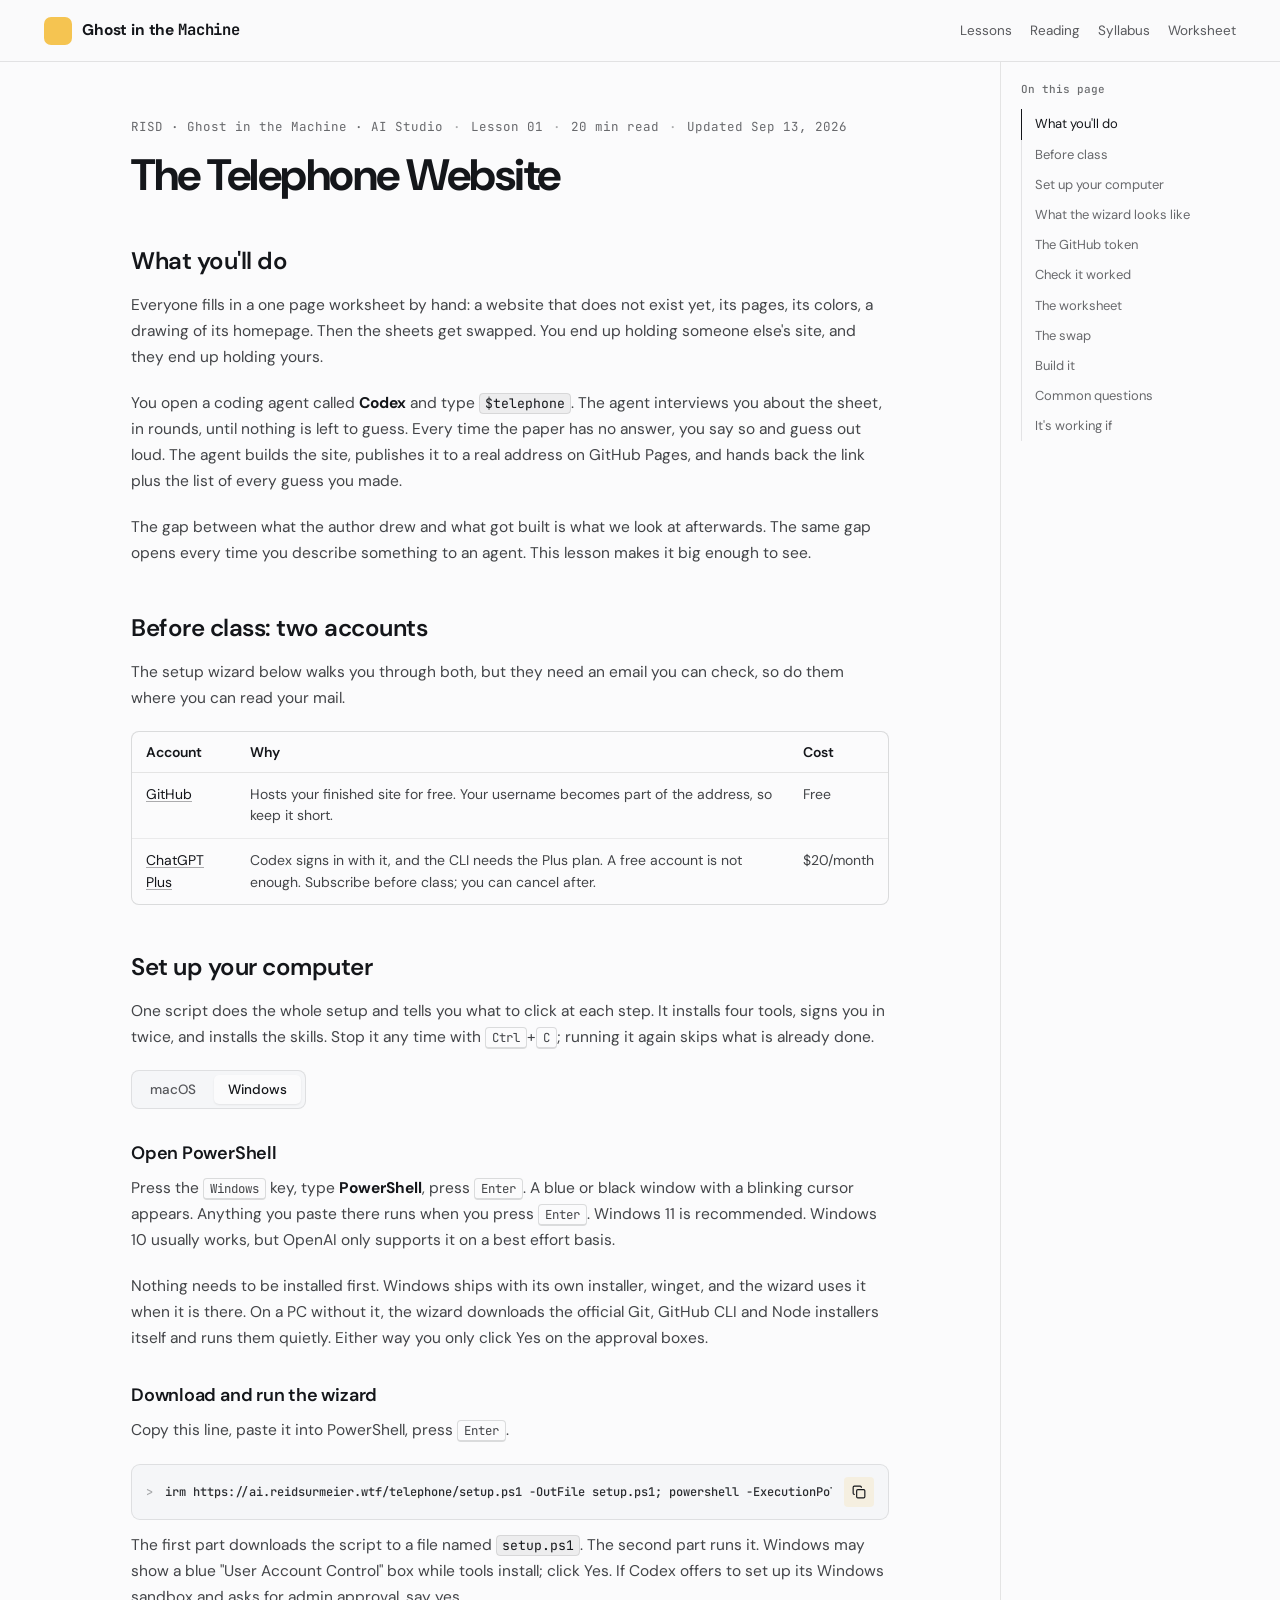
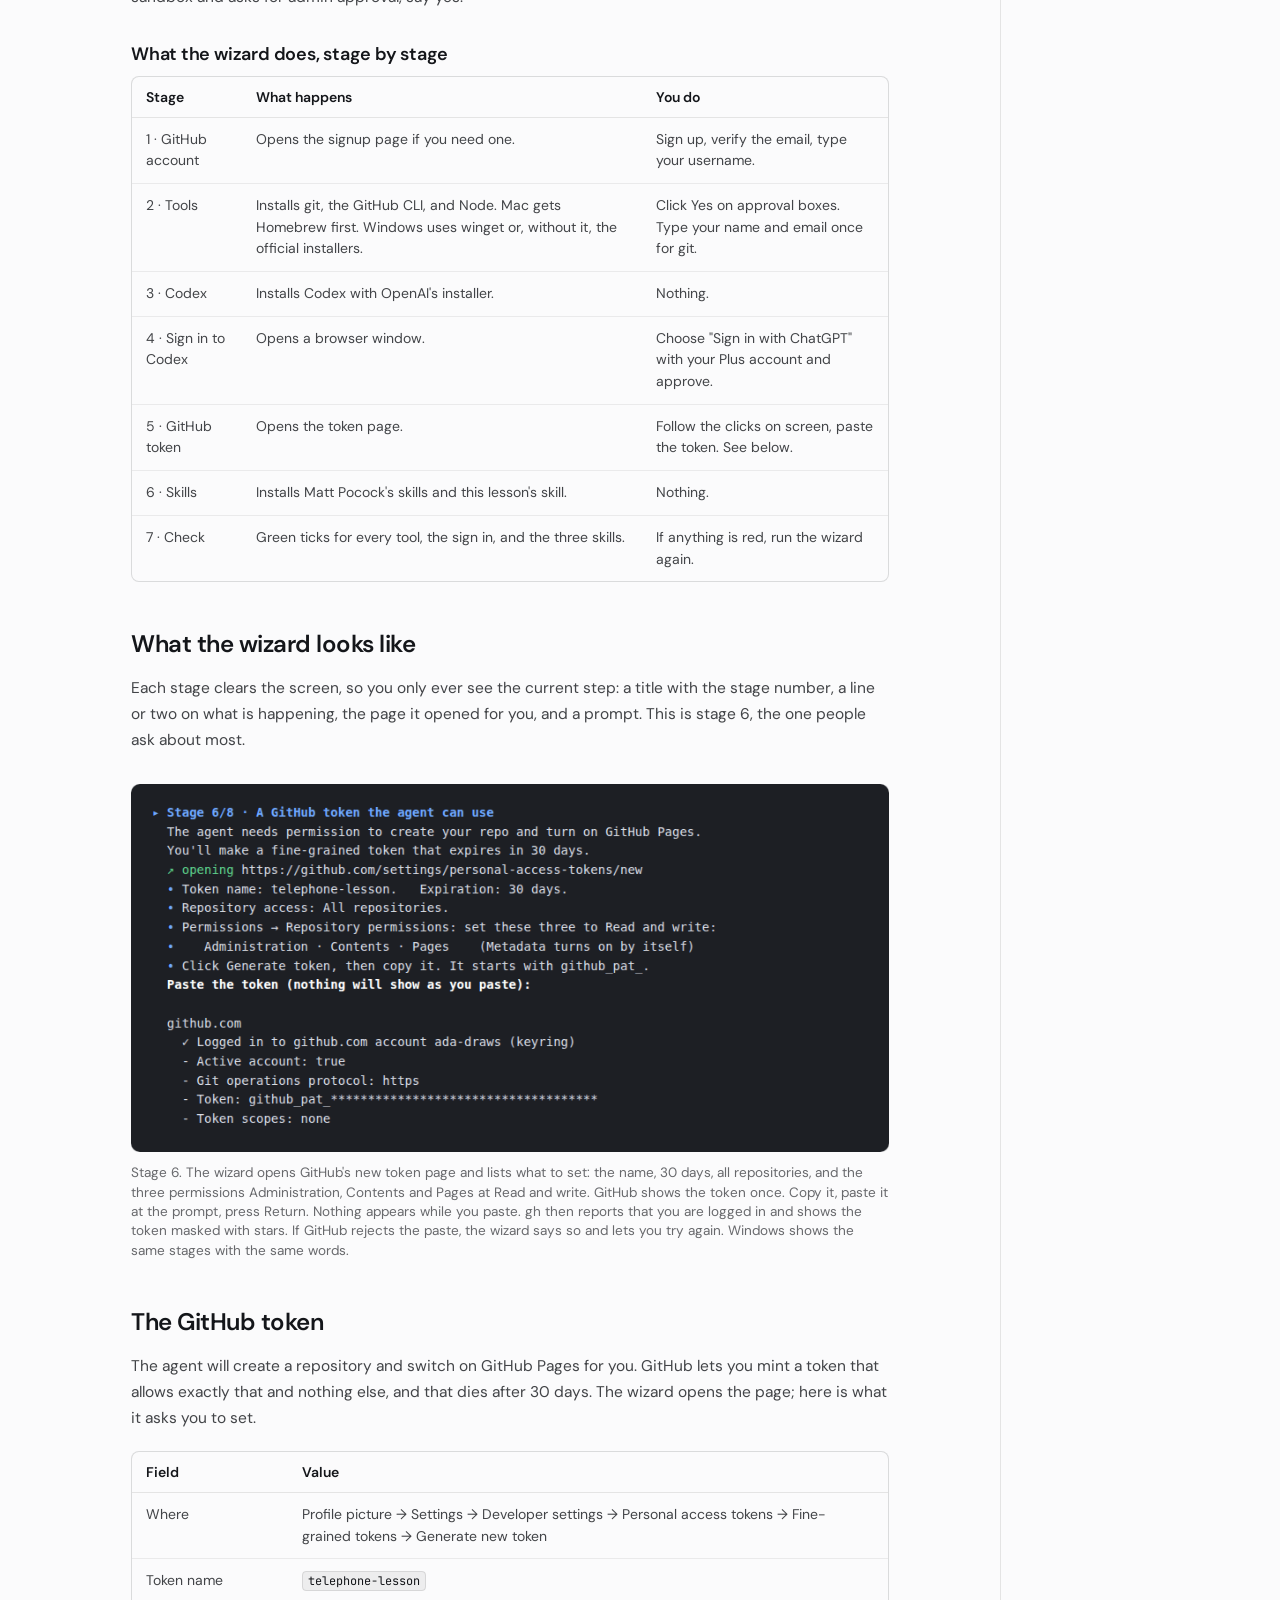
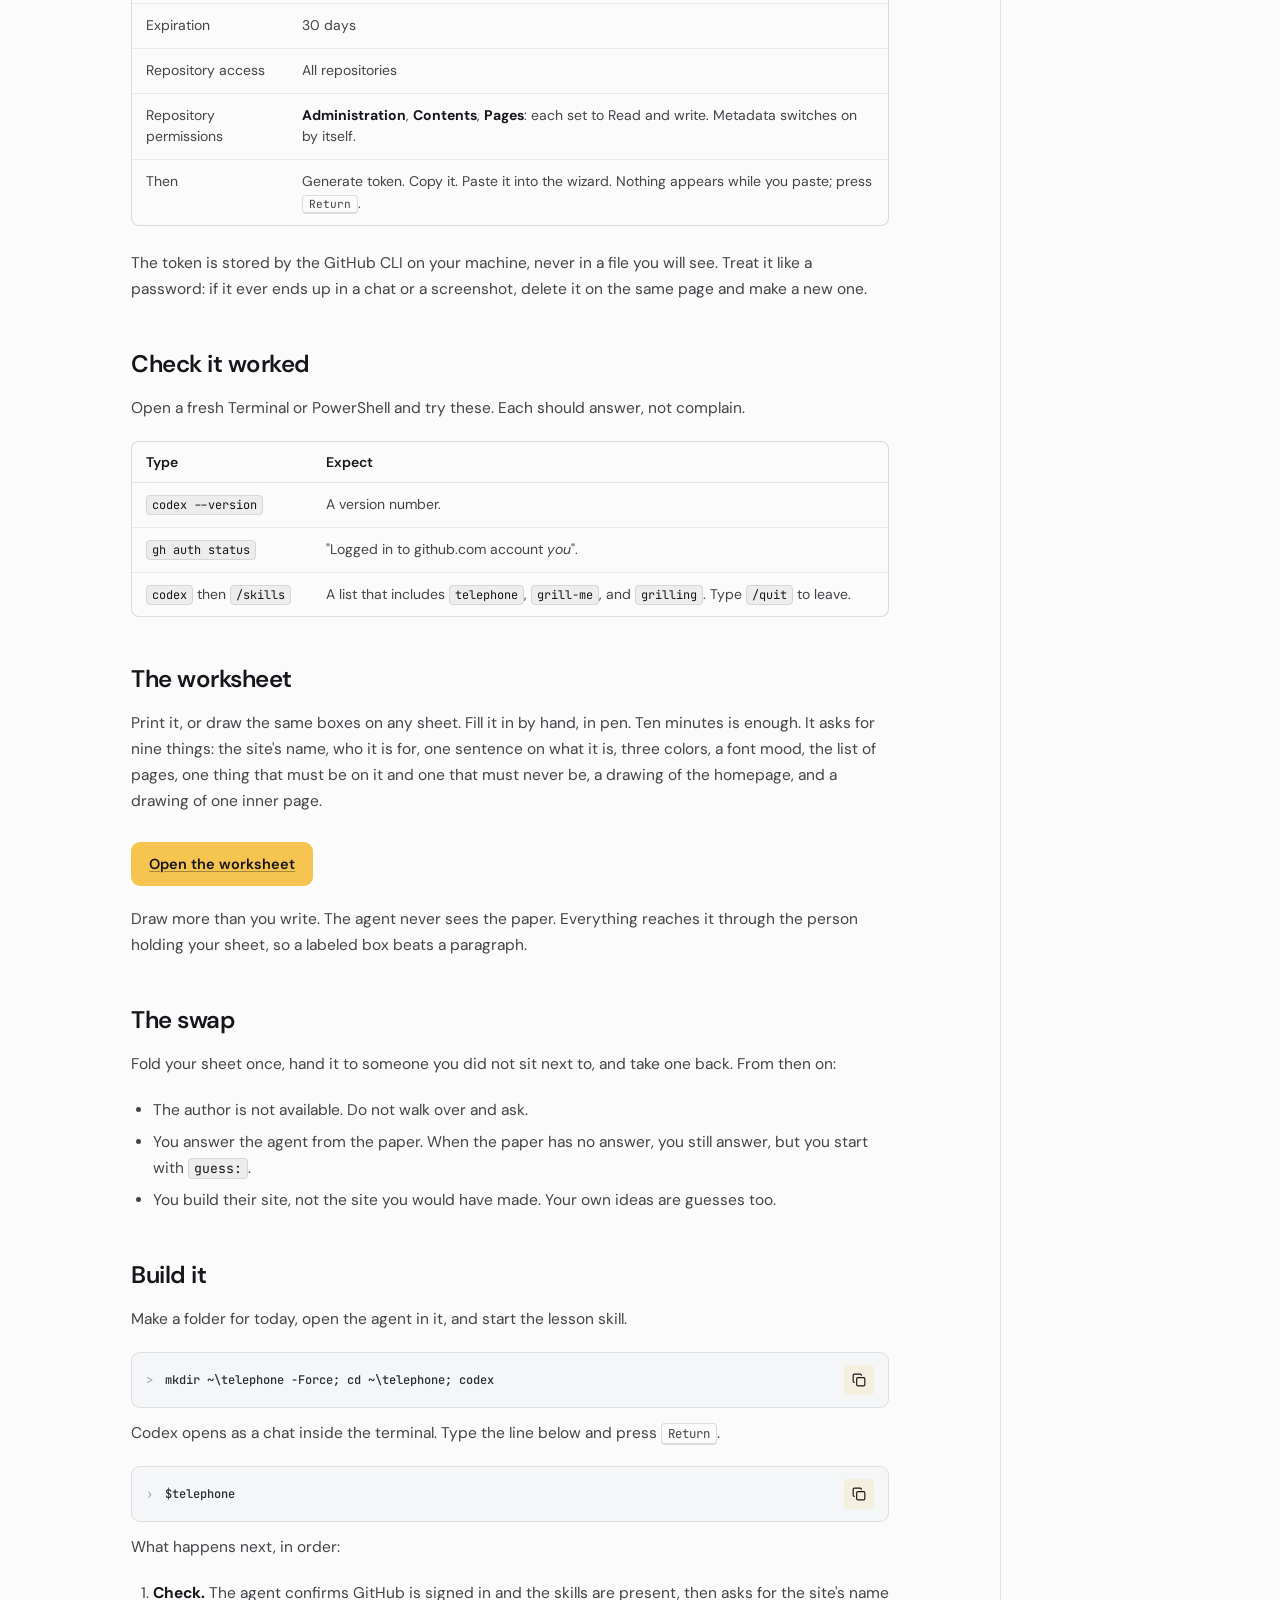
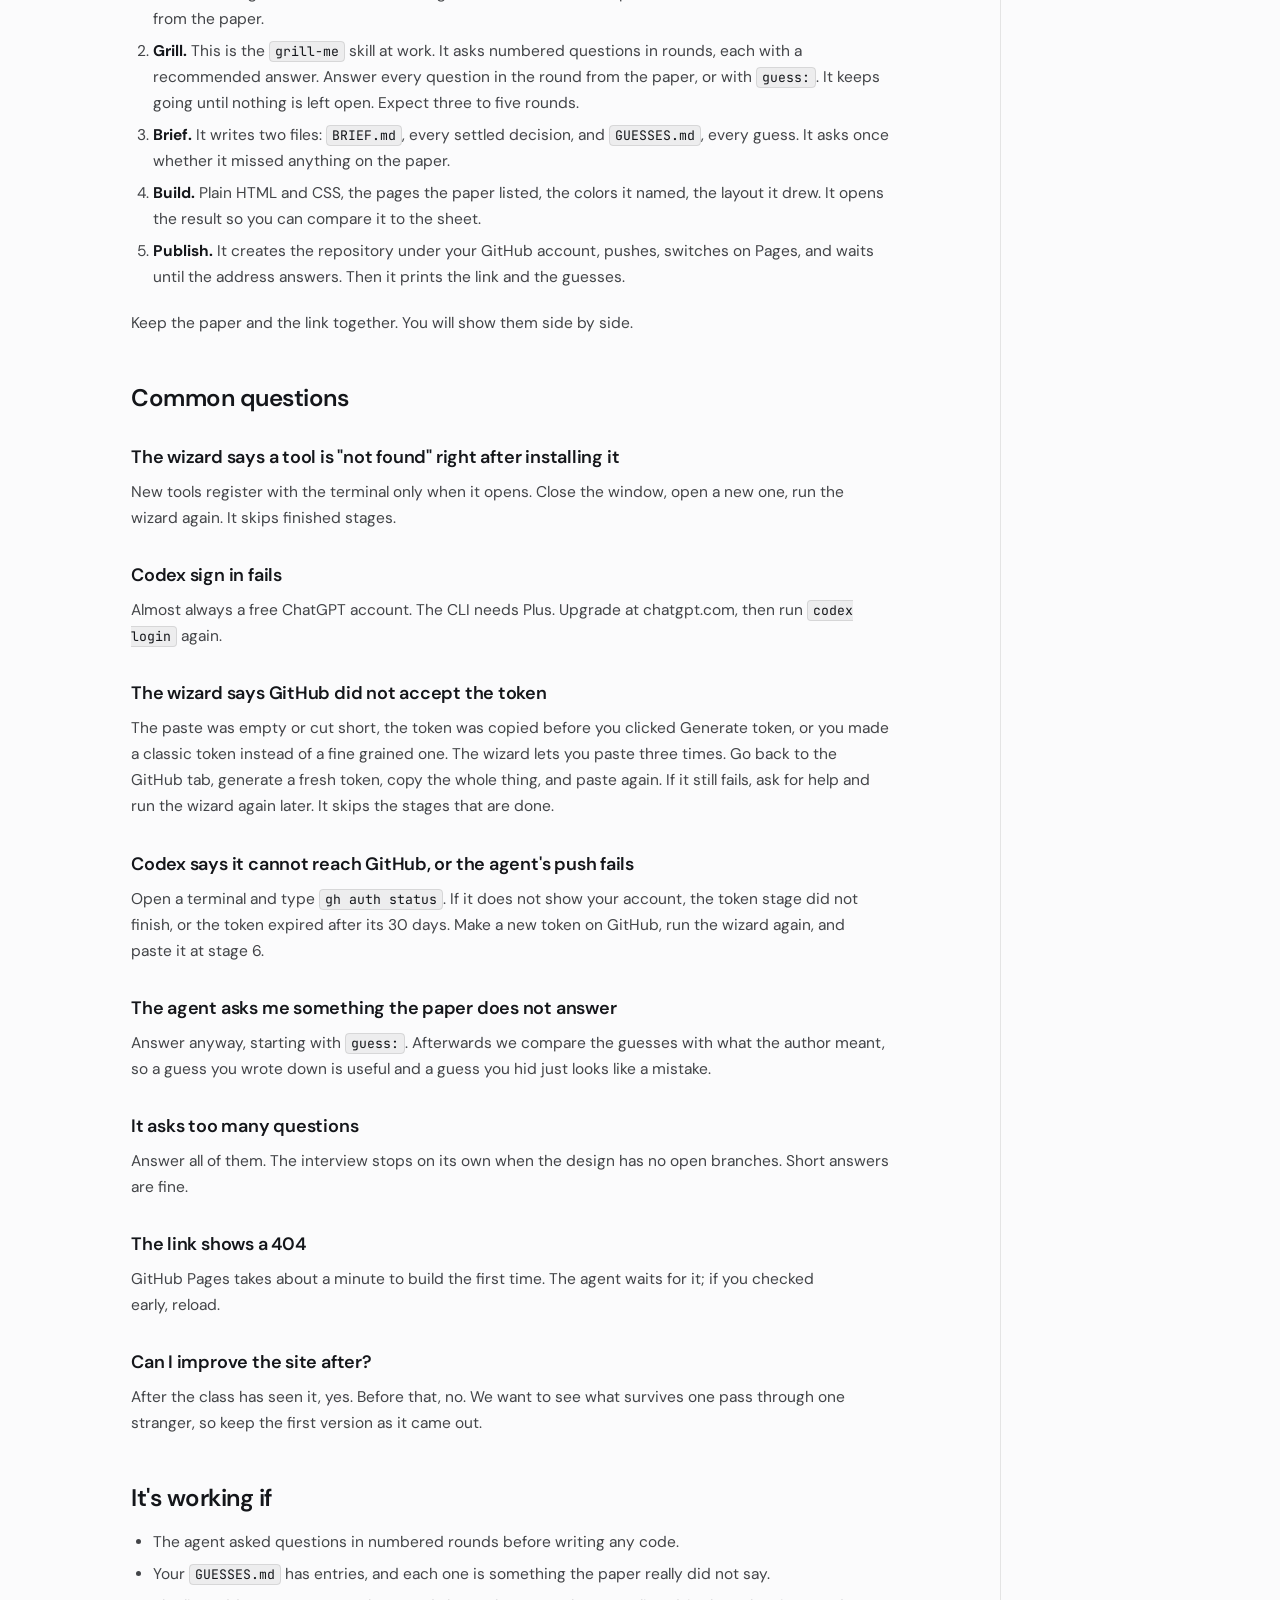
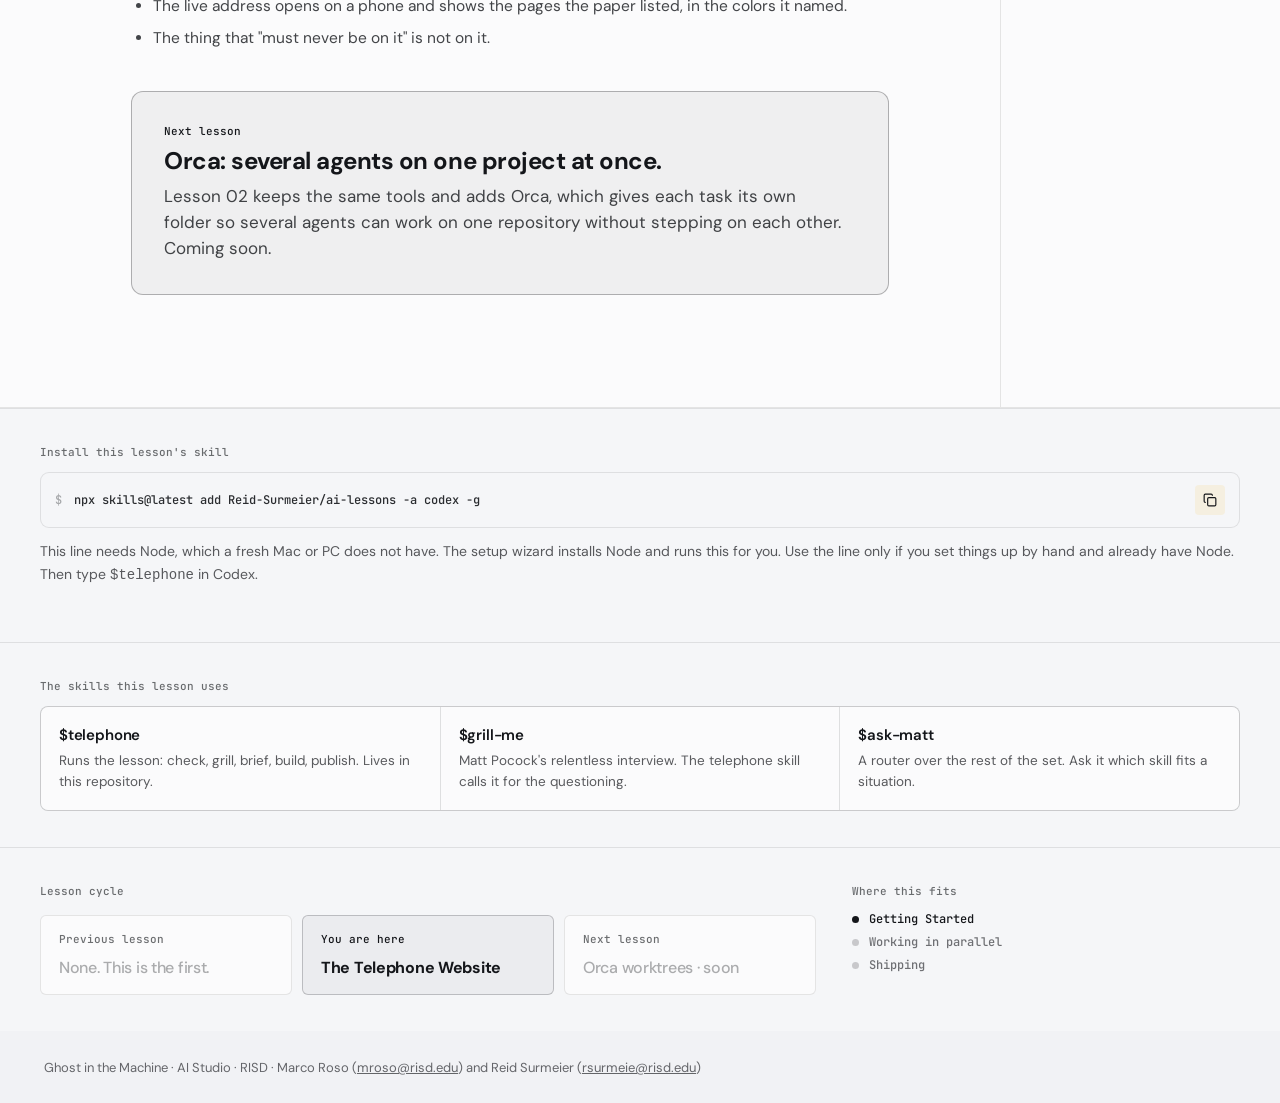
==== commit df8fa443: "Drop the Source nav link Co-Authored-By: Claude Fable 5.1 <noreply@anthropic.com> Claude-Session: ht" ====
--- a/telephone/index.html
+++ b/telephone/index.html
@@ -6,7 +6,7 @@
 </head><body>
 <header class="ah-header">
   <a class="ah-brand" href="../"><span class="mark"></span><span>Ghost in the <span class="mono">Machine</span></span></a>
-  <nav class="ah-nav" aria-label="Primary"><a href="../">Lessons</a><a href="../#reading">Reading</a><a href="../syllabus.html">Syllabus</a><a href="worksheet.html">Worksheet</a><a href="https://github.com/Reid-Surmeier/ai-lessons">Source</a></nav>
+  <nav class="ah-nav" aria-label="Primary"><a href="../">Lessons</a><a href="../#reading">Reading</a><a href="../syllabus.html">Syllabus</a><a href="worksheet.html">Worksheet</a></nav>
 </header>
 
 <div class="ah-shell"><div class="ah-grid">
